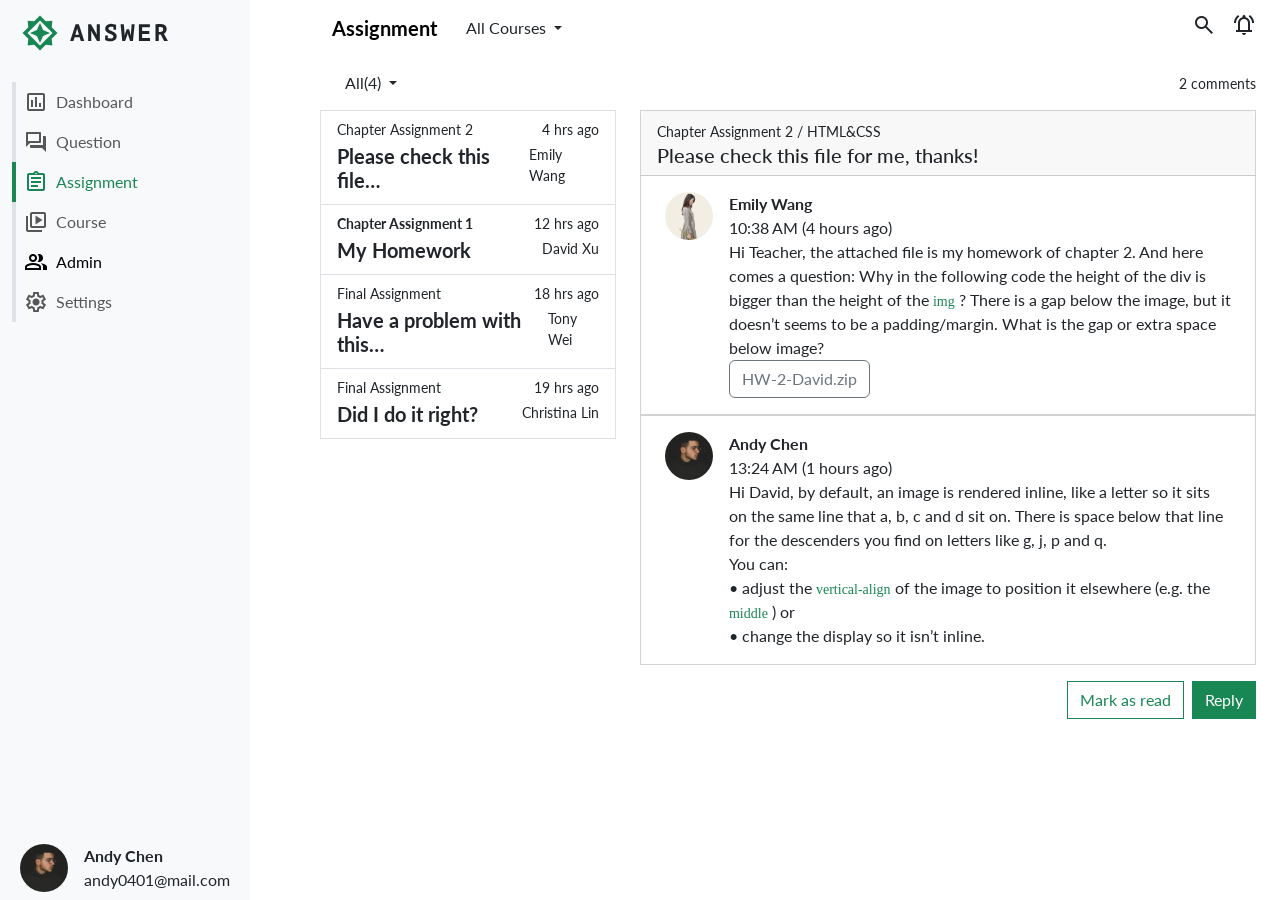
==== index.html @ b74284e9 "Updates" ====
<!DOCTYPE html>
<html lang="en">
  <head>
    <meta charset="UTF-8" />
    <meta http-equiv="X-UA-Compatible" content="IE=edge" />
    <meta name="viewport" content="width=device-width, initial-scale=1.0" />
    <link rel="stylesheet" href="https://fonts.googleapis.com/css2?family=Material+Symbols+Outlined:opsz,wght,FILL,GRAD@20..48,100..700,0..1,-50..200" />
    <!-- <link href="https://cdn.jsdelivr.net/npm/bootstrap@5.3.3/dist/css/bootstrap.min.css" rel="stylesheet" integrity="sha384-QWTKZyjpPEjISv5WaRU9OFeRpok6YctnYmDr5pNlyT2bRjXh0JMhjY6hW+ALEwIH" crossorigin="anonymous"> -->
    <link rel="preconnect" href="https://fonts.googleapis.com">
    <link rel="preconnect" href="https://fonts.gstatic.com" crossorigin>
    <link href="https://fonts.googleapis.com/css2?family=Lato:ital,wght@0,100;0,300;0,400;0,700;0,900;1,100;1,300;1,400;1,700;1,900&family=Roboto:ital,wght@0,100;0,300;0,400;0,500;0,700;0,900;1,100;1,300;1,400;1,500;1,700;1,900&display=swap" rel="stylesheet">
    <link rel="stylesheet" href="https://fonts.googleapis.com/css2?family=Material+Symbols+Outlined:opsz,wght,FILL,GRAD@20..48,100..700,0..1,-50..200" />
    <title>dashboard</title>
    <script type="module" crossorigin src="/assets/main-fa658fdd.js"></script>
    <link rel="stylesheet" href="/assets/main-dfa6e280.css">
  </head>
  <body>
    <div class="d-flex align-items-start">
      <!-- 左側容器 -->
      <aside class="navbar navbar-expand-lg bg-body-tertiary vh-100 position-fixed">
    <div class="container-fluid flex-column align-items-start h-100">
      <a class="navbar-brand px-2 mb-4" href="#"><img src="/assets/Answer logo-a11e3fef.svg" alt=""></a>
      <!-- <button class="navbar-toggler" type="button" data-bs-toggle="collapse" data-bs-target="#navbarNav" aria-controls="navbarNav" aria-expanded="false" aria-label="Toggle navigation">
        <span class="navbar-toggler-icon"></span>
      </button> -->
      <div class="collapse navbar-collapse align-items-start" id="navbarNav">
          <ul class="navbar-nav flex-column">
            <li class="nav-item">
              <a class="nav-link border-start border-4" aria-current="page" href="#"><span class="material-symbols-outlined align-bottom me-2">
                insert_chart
                </span>Dashboard</a>
            </li>
            <li class="nav-item">
              <a class="nav-link border-start border-4" aria-current="page" href="#"><span class="material-symbols-outlined align-bottom me-2">
                forum
                </span>Question</a>
            </li>
            <li class="nav-item">
              <a class="nav-link border-start active border-4 border-success text-success " href="index.html"><span class="material-symbols-outlined align-bottom me-2">
                assignment
                </span>Assignment</a>
            </li>
            <li class="nav-item">
              <a class="nav-link border-start border-4" href="#"><span class="material-symbols-outlined align-bottom me-2">
                video_library
                </span>Course</a>
            </li>
            <li class="nav-item">
              <a class="nav-link border-start active border-4 " href="admin.html"><span class="material-symbols-outlined align-bottom me-2">
                group
                </span>Admin</a>
            </li>
            <li class="nav-item">
              <a class="nav-link border-start border-4" href="#"><span class="material-symbols-outlined align-bottom me-2">
                settings
                </span>Settings</a>
            </li>
            <!-- <li class="nav-item">
              <a class="nav-link disabled" aria-disabled="true">Disabled</a>
            </li> -->
          </ul>
      </div>
      <div class="d-flex px-2">
        <div class="flex-shrink-0">
          <img src="/assets/Andy Chen-f14fef59.jpeg" alt="AndyChen" width="48" height="48" class="rounded-circle object-fit-cover">
        </div>
        <div class="flex-grow-1 ms-3">
          <p class="fw-bold">Andy Chen</p>
          <a href="mailto:andy0401@mail.com">andy0401@mail.com</a>
        </div>
      </div>
    </div>
    
  </aside>      <!-- 右側容器 -->
      <main class="d-flex flex-column px-4 content">
        <div class="d-flex justify-content-between align-items-center">
          <!-- 表頭 -->
          <header class="navbar navbar-expand-lg">
            <div class="container-fluid">
              <a class="navbar-brand fw-bold" href="#">Assignment</a>
              <!-- <button class="navbar-toggler" type="button" data-bs-toggle="collapse" data-bs-target="#navbarNavDarkDropdown" aria-controls="navbarNavDarkDropdown" aria-expanded="false" aria-label="Toggle navigation">
                <span class="navbar-toggler-icon"></span>
              </button> -->
              <!-- dropdown -->
              <div class="collapse navbar-collapse" id="navbarNavDarkDropdown">
                <ul class="navbar-nav">
                  <li class="nav-item dropdown">
                    <button class="btn dropdown-toggle" data-bs-toggle="dropdown" aria-expanded="false">
                      All Courses
                    </button>
                    <ul class="dropdown-menu">
                      <li><a class="dropdown-item" href="#">Action</a></li>
                      <li><a class="dropdown-item" href="#">Another action</a></li>
                      <li><a class="dropdown-item" href="#">Something else here</a></li>
                    </ul>
                  </li>
                </ul>
              </div>
            </div>
          </header>
          <!-- 通知、搜尋 -->
          <div class="d-flex">
            <a href=""><span class="material-symbols-outlined">
              search
              </span></a>
              <a href="" class="ms-3"><span class="material-symbols-outlined">
                notifications_active
                </span></a>
          </div>
        </div>

        <!-- All(4) -->
        <div class="row">
          <div class="col">
            <div class="d-flex align-items-center justify-content-between">
              <div class="navbar navbar-expand-lg">
                <div class="container-fluid">
                  <div class="collapse navbar-collapse" id="navbarNavDarkDropdown">
                    <ul class="navbar-nav">
                      <li class="nav-item dropdown">
                        <button class="btn dropdown-toggle" data-bs-toggle="dropdown" aria-expanded="false">
                          All(4)
                        </button>
                        <ul class="dropdown-menu">
                          <li><a class="dropdown-item" href="#">Action</a></li>
                          <li><a class="dropdown-item" href="#">Another action</a></li>
                          <li><a class="dropdown-item" href="#">Something else here</a></li>
                        </ul>
                      </li>
                    </ul>
                  </div>
                </div>
              </div>
            <small>2 comments</small>
            </div>
          </div>
        </div>
        <div class="row">
          <!-- main的左側區塊 -->
          <div class="col-4">
              <div class="list-group">
                <a href="#" class="list-group-item list-group-item-action" aria-current="true">
                  <div class="d-flex w-100 justify-content-between">
                    <small class="mb-1">Chapter Assignment 2</small>
                    <small>4 hrs ago</small>
                  </div>
                  <div class="d-flex justify-content-between">
                    <h5 class="mb-1 fw-bold">Please check this file…</h5>
                    <small>Emily Wang</small>
                  </div>
                </a>
                <a href="#" class="list-group-item list-group-item-action" aria-current="true">
                  <div class="d-flex w-100 justify-content-between">
                    <small class="mb-1 fw-bold">Chapter Assignment 1</small>
                    <small>12 hrs ago</small>
                  </div>
                  <div class="d-flex justify-content-between">
                    <h5 class="mb-1 fw-bold">My Homework</h5>
                    <small>David Xu</small>
                  </div>
                </a>
                <a href="#" class="list-group-item list-group-item-action" aria-current="true">
                  <div class="d-flex w-100 justify-content-between">
                    <small class="mb-1">Final Assignment</small>
                    <small>18 hrs ago</small>
                  </div>
                  <div class="d-flex justify-content-between">
                    <h5 class="mb-1 fw-bold">Have a problem with this…</h5>
                    <small>Tony Wei</small>
                  </div>
                </a>
                <a href="#" class="list-group-item list-group-item-action" aria-current="true">
                  <div class="d-flex w-100 justify-content-between">
                    <small class="mb-1">Final Assignment</small>
                    <small>19 hrs ago</small>
                  </div>
                  <div class="d-flex justify-content-between">
                    <h5 class="mb-1 fw-bold">Did I do it right?</h5>
                    <small>Christina Lin</small>
                  </div>
                </a>
              </div>
          </div>
          <!-- main的右側區塊 -->
          <div class="col-8">
                <div class="card position-relative">
                  <div class="card-header">
                    <small>Chapter Assignment 2 / HTML&CSS</small>
                    <h5>Please check this file for me, thanks!</h5>
                  </div>
                  <div class="card-body">
                    <div class="d-flex px-2">
                      <div class="flex-shrink-0">
                        <img src="/assets/emilywang-cc5a821b.jpeg" alt="AndyChen" width="48" height="48" class="rounded-circle object-fit-cover">
                      </div>
                      <div class="flex-grow-1 ms-3">
                        <p class="fw-bold">Emily Wang</p>
                        <time datetime="">10:38 AM (4 hours ago)</time>
                        <P>Hi Teacher, the attached file is my homework of chapter 2. And here comes a question: Why in the following code the height of the div is bigger than the height of the <code>img</code> ? There is a gap below the image, but it doesn’t seems to be a padding/margin. What is the gap or extra space below image?</P>
                        <a href="#" type="button" class="btn btn-outline-secondary" download>HW-2-David.zip</a>
                      </div>
                    </div>
                    
                  </div>
                </div>
                <div class="card">
                  <div class="card-body">
                    <div class="d-flex px-2">
                      <div class="flex-shrink-0">
                        <img src="/assets/Andy Chen-f14fef59.jpeg" alt="AndyChen" width="48" height="48" class="rounded-circle object-fit-cover">
                      </div>
                      <div class="flex-grow-1 ms-3">
                        <p class="fw-bold">Andy Chen</p>
                        <time datetime="">13:24 AM (1 hours ago)</time>
                        <P>Hi David, by default, an image is rendered inline, like a letter so it sits on the same line that a, b, c and d sit on. There is space below that line for the descenders you find on letters like g, j, p and q. <br>
                          You can: 　<br>• adjust the <code>vertical-align</code> of the image to position it elsewhere (e.g. the <code>middle</code> ) or 　<br>• change the display so it isn’t inline.</P>
                      </div>
                    </div>
                    
                  </div>
                </div>
                <div class="row">
                  <div class="col">
                    <div class="d-flex justify-content-end position-relative mt-3">
                      <button class="btn btn-outline-success me-2 rounded-0">Mark as read</button>
                      <button class="btn btn-success rounded-0" type="button" data-bs-toggle="collapse" data-bs-target="#collapseExample" aria-expanded="false" aria-controls="collapseExample">Reply</button>
                      <div class="card collapse position-absolute bottom-0 end-0 mt-0 w-100" id="collapseExample" w-100>
                        <div class="card-header">
                          <div class="d-flex flex-column">
                            <div class="navbar navbar-expand-lg">
                              <div class="container-fluid">
                                <div class="collapse navbar-collapse" id="navbarNavDarkDropdown">
                                  <ul class="navbar-nav align-items-center">
                                    <li class="nav-item dropdown">
                                      <button class="btn dropdown-toggle" data-bs-toggle="dropdown" aria-expanded="false">
                                        Body Text
                                      </button>
                                      <ul class="dropdown-menu">
                                        <li><a class="dropdown-item" href="#">Action</a></li>
                                        <li><a class="dropdown-item" href="#">Another action</a></li>
                                        <li><a class="dropdown-item" href="#">Something else here</a></li>
                                      </ul>
                                    </li>
                                    <li class="me-3"><a href=""><span class="material-symbols-outlined">
                                      format_bold
                                      </span></a></li>
                                    <li class="me-3"><a href=""><span class="material-symbols-outlined">
                                      format_italic
                                      </span></a></li>
                                    <li class="me-3"><a href=""><span class="material-symbols-outlined">
                                      format_list_bulleted
                                      </span></a></li>
                                    <li class="me-3"><a href=""><span class="material-symbols-outlined">
                                      format_list_numbered
                                      </span></a></li>
                                    <li class="me-3"><a href=""><span class="material-symbols-outlined">
                                      image
                                      </span></a></li>
                                    <li class="me-3"><a href=""><span class="material-symbols-outlined">
                                      link
                                      </span></a></li>
                                    <li class="me-3"><a href=""><span class="material-symbols-outlined">
                                      code
                                      </span></a></li>
                                  </ul>
                                </div>
                              </div> 
                            </div>       
                          </div>
                        </div>
                        <!-- 回覆區 -->
                        <div class="input-group">
                          <textarea class="form-control border-0" aria-label="With textarea" placeholder="Reply an answer…"></textarea>
                        </div>
                        <div class="d-flex justify-content-end pe-3 pb-3">
                          <button class="btn btn-outline-success me-2 rounded-0" type="button" data-bs-toggle="collapse" data-bs-target="#collapseExample" aria-expanded="false" aria-controls="collapseExample">Cancel</button>
                          <button class="btn btn-success rounded-0">Reply</button>
                        </div>
                      </div>
                    </div>
                  </div>
                </div>
          </div>    
        </div>
      </main>
      
      

      
    </div>
    
    
    
    <script src="https://cdn.jsdelivr.net/npm/bootstrap@5.3.3/dist/js/bootstrap.bundle.min.js" integrity="sha384-YvpcrYf0tY3lHB60NNkmXc5s9fDVZLESaAA55NDzOxhy9GkcIdslK1eN7N6jIeHz" crossorigin="anonymous"></script>
  </body>
</html>
---- assets/main-dfa6e280.css ----
@charset "UTF-8";@import"https://fonts.googleapis.com/css2?family=Roboto+Mono:ital,wght@0,100..700;1,100..700&family=Roboto:ital,wght@0,100;0,300;0,400;0,500;0,700;0,900;1,100;1,300;1,400;1,500;1,700;1,900&display=swap";/*!
 * Bootstrap  v5.3.3 (https://getbootstrap.com/)
 * Copyright 2011-2024 The Bootstrap Authors
 * Licensed under MIT (https://github.com/twbs/bootstrap/blob/main/LICENSE)
 */:root,[data-bs-theme=light]{--bs-blue: #0d6efd;--bs-indigo: #6610f2;--bs-purple: #6f42c1;--bs-pink: #d63384;--bs-red: #dc3545;--bs-orange: #fd7e14;--bs-yellow: #ffc107;--bs-green: #198754;--bs-teal: #20c997;--bs-cyan: #0dcaf0;--bs-black: #000;--bs-white: #fff;--bs-gray: #6c757d;--bs-gray-dark: #343a40;--bs-gray-100: #f8f9fa;--bs-gray-200: #e9ecef;--bs-gray-300: #dee2e6;--bs-gray-400: #ced4da;--bs-gray-500: #adb5bd;--bs-gray-600: #6c757d;--bs-gray-700: #495057;--bs-gray-800: #343a40;--bs-gray-900: #212529;--bs-primary: #0d6efd;--bs-secondary: #6c757d;--bs-success: #198754;--bs-info: #0dcaf0;--bs-warning: #ffc107;--bs-danger: #dc3545;--bs-light: #f8f9fa;--bs-dark: #212529;--bs-primary-rgb: 13, 110, 253;--bs-secondary-rgb: 108, 117, 125;--bs-success-rgb: 25, 135, 84;--bs-info-rgb: 13, 202, 240;--bs-warning-rgb: 255, 193, 7;--bs-danger-rgb: 220, 53, 69;--bs-light-rgb: 248, 249, 250;--bs-dark-rgb: 33, 37, 41;--bs-primary-text-emphasis: #052c65;--bs-secondary-text-emphasis: #2b2f32;--bs-success-text-emphasis: #0a3622;--bs-info-text-emphasis: #055160;--bs-warning-text-emphasis: #664d03;--bs-danger-text-emphasis: #58151c;--bs-light-text-emphasis: #495057;--bs-dark-text-emphasis: #495057;--bs-primary-bg-subtle: #cfe2ff;--bs-secondary-bg-subtle: #e2e3e5;--bs-success-bg-subtle: #d1e7dd;--bs-info-bg-subtle: #cff4fc;--bs-warning-bg-subtle: #fff3cd;--bs-danger-bg-subtle: #f8d7da;--bs-light-bg-subtle: #fcfcfd;--bs-dark-bg-subtle: #ced4da;--bs-primary-border-subtle: #9ec5fe;--bs-secondary-border-subtle: #c4c8cb;--bs-success-border-subtle: #a3cfbb;--bs-info-border-subtle: #9eeaf9;--bs-warning-border-subtle: #ffe69c;--bs-danger-border-subtle: #f1aeb5;--bs-light-border-subtle: #e9ecef;--bs-dark-border-subtle: #adb5bd;--bs-white-rgb: 255, 255, 255;--bs-black-rgb: 0, 0, 0;--bs-font-sans-serif: system-ui, -apple-system, "Segoe UI", Roboto, "Helvetica Neue", "Noto Sans", "Liberation Sans", Arial, sans-serif, "Apple Color Emoji", "Segoe UI Emoji", "Segoe UI Symbol", "Noto Color Emoji";--bs-font-monospace: SFMono-Regular, Menlo, Monaco, Consolas, "Liberation Mono", "Courier New", monospace;--bs-gradient: linear-gradient(180deg, rgba(255, 255, 255, .15), rgba(255, 255, 255, 0));--bs-body-font-family: var(--bs-font-sans-serif);--bs-body-font-size: 1rem;--bs-body-font-weight: 400;--bs-body-line-height: 1.5;--bs-body-color: #212529;--bs-body-color-rgb: 33, 37, 41;--bs-body-bg: #fff;--bs-body-bg-rgb: 255, 255, 255;--bs-emphasis-color: #000;--bs-emphasis-color-rgb: 0, 0, 0;--bs-secondary-color: rgba(33, 37, 41, .75);--bs-secondary-color-rgb: 33, 37, 41;--bs-secondary-bg: #e9ecef;--bs-secondary-bg-rgb: 233, 236, 239;--bs-tertiary-color: rgba(33, 37, 41, .5);--bs-tertiary-color-rgb: 33, 37, 41;--bs-tertiary-bg: #f8f9fa;--bs-tertiary-bg-rgb: 248, 249, 250;--bs-heading-color: inherit;--bs-link-color: #0d6efd;--bs-link-color-rgb: 13, 110, 253;--bs-link-decoration: underline;--bs-link-hover-color: #0a58ca;--bs-link-hover-color-rgb: 10, 88, 202;--bs-code-color: #d63384;--bs-highlight-color: #212529;--bs-highlight-bg: #fff3cd;--bs-border-width: 1px;--bs-border-style: solid;--bs-border-color: #dee2e6;--bs-border-color-translucent: rgba(0, 0, 0, .175);--bs-border-radius: .375rem;--bs-border-radius-sm: .25rem;--bs-border-radius-lg: .5rem;--bs-border-radius-xl: 1rem;--bs-border-radius-xxl: 2rem;--bs-border-radius-2xl: var(--bs-border-radius-xxl);--bs-border-radius-pill: 50rem;--bs-box-shadow: 0 .5rem 1rem rgba(0, 0, 0, .15);--bs-box-shadow-sm: 0 .125rem .25rem rgba(0, 0, 0, .075);--bs-box-shadow-lg: 0 1rem 3rem rgba(0, 0, 0, .175);--bs-box-shadow-inset: inset 0 1px 2px rgba(0, 0, 0, .075);--bs-focus-ring-width: .25rem;--bs-focus-ring-opacity: .25;--bs-focus-ring-color: rgba(13, 110, 253, .25);--bs-form-valid-color: #198754;--bs-form-valid-border-color: #198754;--bs-form-invalid-color: #dc3545;--bs-form-invalid-border-color: #dc3545}[data-bs-theme=dark]{color-scheme:dark;--bs-body-color: #dee2e6;--bs-body-color-rgb: 222, 226, 230;--bs-body-bg: #212529;--bs-body-bg-rgb: 33, 37, 41;--bs-emphasis-color: #fff;--bs-emphasis-color-rgb: 255, 255, 255;--bs-secondary-color: rgba(222, 226, 230, .75);--bs-secondary-color-rgb: 222, 226, 230;--bs-secondary-bg: #343a40;--bs-secondary-bg-rgb: 52, 58, 64;--bs-tertiary-color: rgba(222, 226, 230, .5);--bs-tertiary-color-rgb: 222, 226, 230;--bs-tertiary-bg: #2b3035;--bs-tertiary-bg-rgb: 43, 48, 53;--bs-primary-text-emphasis: #6ea8fe;--bs-secondary-text-emphasis: #a7acb1;--bs-success-text-emphasis: #75b798;--bs-info-text-emphasis: #6edff6;--bs-warning-text-emphasis: #ffda6a;--bs-danger-text-emphasis: #ea868f;--bs-light-text-emphasis: #f8f9fa;--bs-dark-text-emphasis: #dee2e6;--bs-primary-bg-subtle: #031633;--bs-secondary-bg-subtle: #161719;--bs-success-bg-subtle: #051b11;--bs-info-bg-subtle: #032830;--bs-warning-bg-subtle: #332701;--bs-danger-bg-subtle: #2c0b0e;--bs-light-bg-subtle: #343a40;--bs-dark-bg-subtle: #1a1d20;--bs-primary-border-subtle: #084298;--bs-secondary-border-subtle: #41464b;--bs-success-border-subtle: #0f5132;--bs-info-border-subtle: #087990;--bs-warning-border-subtle: #997404;--bs-danger-border-subtle: #842029;--bs-light-border-subtle: #495057;--bs-dark-border-subtle: #343a40;--bs-heading-color: inherit;--bs-link-color: #6ea8fe;--bs-link-hover-color: #8bb9fe;--bs-link-color-rgb: 110, 168, 254;--bs-link-hover-color-rgb: 139, 185, 254;--bs-code-color: #e685b5;--bs-highlight-color: #dee2e6;--bs-highlight-bg: #664d03;--bs-border-color: #495057;--bs-border-color-translucent: rgba(255, 255, 255, .15);--bs-form-valid-color: #75b798;--bs-form-valid-border-color: #75b798;--bs-form-invalid-color: #ea868f;--bs-form-invalid-border-color: #ea868f}*,*:before,*:after{box-sizing:border-box}@media (prefers-reduced-motion: no-preference){:root{scroll-behavior:smooth}}body{margin:0;font-family:var(--bs-body-font-family);font-size:var(--bs-body-font-size);font-weight:var(--bs-body-font-weight);line-height:var(--bs-body-line-height);color:var(--bs-body-color);text-align:var(--bs-body-text-align);background-color:var(--bs-body-bg);-webkit-text-size-adjust:100%;-webkit-tap-highlight-color:rgba(0,0,0,0)}hr{margin:1rem 0;color:inherit;border:0;border-top:var(--bs-border-width) solid;opacity:.25}h6,.h6,h5,.h5,h4,.h4,h3,.h3,h2,.h2,h1,.h1{margin-top:0;margin-bottom:.5rem;font-weight:500;line-height:1.2;color:var(--bs-heading-color)}h1,.h1{font-size:calc(1.375rem + 1.5vw)}@media (min-width: 1200px){h1,.h1{font-size:2.5rem}}h2,.h2{font-size:calc(1.325rem + .9vw)}@media (min-width: 1200px){h2,.h2{font-size:2rem}}h3,.h3{font-size:calc(1.3rem + .6vw)}@media (min-width: 1200px){h3,.h3{font-size:1.75rem}}h4,.h4{font-size:calc(1.275rem + .3vw)}@media (min-width: 1200px){h4,.h4{font-size:1.5rem}}h5,.h5{font-size:1.25rem}h6,.h6{font-size:1rem}p{margin-top:0;margin-bottom:1rem}abbr[title]{text-decoration:underline dotted;cursor:help;text-decoration-skip-ink:none}address{margin-bottom:1rem;font-style:normal;line-height:inherit}ol,ul{padding-left:2rem}ol,ul,dl{margin-top:0;margin-bottom:1rem}ol ol,ul ul,ol ul,ul ol{margin-bottom:0}dt{font-weight:700}dd{margin-bottom:.5rem;margin-left:0}blockquote{margin:0 0 1rem}b,strong{font-weight:bolder}small,.small{font-size:.875em}mark,.mark{padding:.1875em;color:var(--bs-highlight-color);background-color:var(--bs-highlight-bg)}sub,sup{position:relative;font-size:.75em;line-height:0;vertical-align:baseline}sub{bottom:-.25em}sup{top:-.5em}a{color:rgba(var(--bs-link-color-rgb),var(--bs-link-opacity, 1));text-decoration:underline}a:hover{--bs-link-color-rgb: var(--bs-link-hover-color-rgb)}a:not([href]):not([class]),a:not([href]):not([class]):hover{color:inherit;text-decoration:none}pre,code,kbd,samp{font-family:var(--bs-font-monospace);font-size:1em}pre{display:block;margin-top:0;margin-bottom:1rem;overflow:auto;font-size:.875em}pre code{font-size:inherit;color:inherit;word-break:normal}code{font-size:.875em;color:var(--bs-code-color);word-wrap:break-word}a>code{color:inherit}kbd{padding:.1875rem .375rem;font-size:.875em;color:var(--bs-body-bg);background-color:var(--bs-body-color);border-radius:.25rem}kbd kbd{padding:0;font-size:1em}figure{margin:0 0 1rem}img,svg{vertical-align:middle}table{caption-side:bottom;border-collapse:collapse}caption{padding-top:.5rem;padding-bottom:.5rem;color:var(--bs-secondary-color);text-align:left}th{text-align:inherit;text-align:-webkit-match-parent}thead,tbody,tfoot,tr,td,th{border-color:inherit;border-style:solid;border-width:0}label{display:inline-block}button{border-radius:0}button:focus:not(:focus-visible){outline:0}input,button,select,optgroup,textarea{margin:0;font-family:inherit;font-size:inherit;line-height:inherit}button,select{text-transform:none}[role=button]{cursor:pointer}select{word-wrap:normal}select:disabled{opacity:1}[list]:not([type=date]):not([type=datetime-local]):not([type=month]):not([type=week]):not([type=time])::-webkit-calendar-picker-indicator{display:none!important}button,[type=button],[type=reset],[type=submit]{-webkit-appearance:button}button:not(:disabled),[type=button]:not(:disabled),[type=reset]:not(:disabled),[type=submit]:not(:disabled){cursor:pointer}::-moz-focus-inner{padding:0;border-style:none}textarea{resize:vertical}fieldset{min-width:0;padding:0;margin:0;border:0}legend{float:left;width:100%;padding:0;margin-bottom:.5rem;font-size:calc(1.275rem + .3vw);line-height:inherit}@media (min-width: 1200px){legend{font-size:1.5rem}}legend+*{clear:left}::-webkit-datetime-edit-fields-wrapper,::-webkit-datetime-edit-text,::-webkit-datetime-edit-minute,::-webkit-datetime-edit-hour-field,::-webkit-datetime-edit-day-field,::-webkit-datetime-edit-month-field,::-webkit-datetime-edit-year-field{padding:0}::-webkit-inner-spin-button{height:auto}[type=search]{-webkit-appearance:textfield;outline-offset:-2px}::-webkit-search-decoration{-webkit-appearance:none}::-webkit-color-swatch-wrapper{padding:0}::file-selector-button{font:inherit;-webkit-appearance:button}output{display:inline-block}iframe{border:0}summary{display:list-item;cursor:pointer}progress{vertical-align:baseline}[hidden]{display:none!important}.lead{font-size:1.25rem;font-weight:300}.display-1{font-size:calc(1.625rem + 4.5vw);font-weight:300;line-height:1.2}@media (min-width: 1200px){.display-1{font-size:5rem}}.display-2{font-size:calc(1.575rem + 3.9vw);font-weight:300;line-height:1.2}@media (min-width: 1200px){.display-2{font-size:4.5rem}}.display-3{font-size:calc(1.525rem + 3.3vw);font-weight:300;line-height:1.2}@media (min-width: 1200px){.display-3{font-size:4rem}}.display-4{font-size:calc(1.475rem + 2.7vw);font-weight:300;line-height:1.2}@media (min-width: 1200px){.display-4{font-size:3.5rem}}.display-5{font-size:calc(1.425rem + 2.1vw);font-weight:300;line-height:1.2}@media (min-width: 1200px){.display-5{font-size:3rem}}.display-6{font-size:calc(1.375rem + 1.5vw);font-weight:300;line-height:1.2}@media (min-width: 1200px){.display-6{font-size:2.5rem}}.list-unstyled,.list-inline{padding-left:0;list-style:none}.list-inline-item{display:inline-block}.list-inline-item:not(:last-child){margin-right:.5rem}.initialism{font-size:.875em;text-transform:uppercase}.blockquote{margin-bottom:1rem;font-size:1.25rem}.blockquote>:last-child{margin-bottom:0}.blockquote-footer{margin-top:-1rem;margin-bottom:1rem;font-size:.875em;color:#6c757d}.blockquote-footer:before{content:"\2014\a0"}.img-fluid{max-width:100%;height:auto}.img-thumbnail{padding:.25rem;background-color:var(--bs-body-bg);border:var(--bs-border-width) solid var(--bs-border-color);border-radius:var(--bs-border-radius);max-width:100%;height:auto}.figure{display:inline-block}.figure-img{margin-bottom:.5rem;line-height:1}.figure-caption{font-size:.875em;color:var(--bs-secondary-color)}.container,.container-fluid,.container-xxl,.container-xl,.container-lg,.container-md,.container-sm{--bs-gutter-x: 1.5rem;--bs-gutter-y: 0;width:100%;padding-right:calc(var(--bs-gutter-x) * .5);padding-left:calc(var(--bs-gutter-x) * .5);margin-right:auto;margin-left:auto}@media (min-width: 576px){.container-sm,.container{max-width:540px}}@media (min-width: 768px){.container-md,.container-sm,.container{max-width:720px}}@media (min-width: 992px){.container-lg,.container-md,.container-sm,.container{max-width:960px}}@media (min-width: 1200px){.container-xl,.container-lg,.container-md,.container-sm,.container{max-width:1140px}}@media (min-width: 1400px){.container-xxl,.container-xl,.container-lg,.container-md,.container-sm,.container{max-width:1320px}}:root{--bs-breakpoint-xs: 0;--bs-breakpoint-sm: 576px;--bs-breakpoint-md: 768px;--bs-breakpoint-lg: 992px;--bs-breakpoint-xl: 1200px;--bs-breakpoint-xxl: 1400px}.row{--bs-gutter-x: 1.5rem;--bs-gutter-y: 0;display:flex;flex-wrap:wrap;margin-top:calc(-1 * var(--bs-gutter-y));margin-right:calc(-.5 * var(--bs-gutter-x));margin-left:calc(-.5 * var(--bs-gutter-x))}.row>*{flex-shrink:0;width:100%;max-width:100%;padding-right:calc(var(--bs-gutter-x) * .5);padding-left:calc(var(--bs-gutter-x) * .5);margin-top:var(--bs-gutter-y)}.col{flex:1 0 0%}.row-cols-auto>*{flex:0 0 auto;width:auto}.row-cols-1>*{flex:0 0 auto;width:100%}.row-cols-2>*{flex:0 0 auto;width:50%}.row-cols-3>*{flex:0 0 auto;width:33.33333333%}.row-cols-4>*{flex:0 0 auto;width:25%}.row-cols-5>*{flex:0 0 auto;width:20%}.row-cols-6>*{flex:0 0 auto;width:16.66666667%}.col-auto{flex:0 0 auto;width:auto}.col-1{flex:0 0 auto;width:8.33333333%}.col-2{flex:0 0 auto;width:16.66666667%}.col-3{flex:0 0 auto;width:25%}.col-4{flex:0 0 auto;width:33.33333333%}.col-5{flex:0 0 auto;width:41.66666667%}.col-6{flex:0 0 auto;width:50%}.col-7{flex:0 0 auto;width:58.33333333%}.col-8{flex:0 0 auto;width:66.66666667%}.col-9{flex:0 0 auto;width:75%}.col-10{flex:0 0 auto;width:83.33333333%}.col-11{flex:0 0 auto;width:91.66666667%}.col-12{flex:0 0 auto;width:100%}.offset-1{margin-left:8.33333333%}.offset-2{margin-left:16.66666667%}.offset-3{margin-left:25%}.offset-4{margin-left:33.33333333%}.offset-5{margin-left:41.66666667%}.offset-6{margin-left:50%}.offset-7{margin-left:58.33333333%}.offset-8{margin-left:66.66666667%}.offset-9{margin-left:75%}.offset-10{margin-left:83.33333333%}.offset-11{margin-left:91.66666667%}.g-0,.gx-0{--bs-gutter-x: 0}.g-0,.gy-0{--bs-gutter-y: 0}.g-1,.gx-1{--bs-gutter-x: .25rem}.g-1,.gy-1{--bs-gutter-y: .25rem}.g-2,.gx-2{--bs-gutter-x: .5rem}.g-2,.gy-2{--bs-gutter-y: .5rem}.g-3,.gx-3{--bs-gutter-x: 1rem}.g-3,.gy-3{--bs-gutter-y: 1rem}.g-4,.gx-4{--bs-gutter-x: 1.5rem}.g-4,.gy-4{--bs-gutter-y: 1.5rem}.g-5,.gx-5{--bs-gutter-x: 3rem}.g-5,.gy-5{--bs-gutter-y: 3rem}.g-6,.gx-6{--bs-gutter-x: 2rem}.g-6,.gy-6{--bs-gutter-y: 2rem}@media (min-width: 576px){.col-sm{flex:1 0 0%}.row-cols-sm-auto>*{flex:0 0 auto;width:auto}.row-cols-sm-1>*{flex:0 0 auto;width:100%}.row-cols-sm-2>*{flex:0 0 auto;width:50%}.row-cols-sm-3>*{flex:0 0 auto;width:33.33333333%}.row-cols-sm-4>*{flex:0 0 auto;width:25%}.row-cols-sm-5>*{flex:0 0 auto;width:20%}.row-cols-sm-6>*{flex:0 0 auto;width:16.66666667%}.col-sm-auto{flex:0 0 auto;width:auto}.col-sm-1{flex:0 0 auto;width:8.33333333%}.col-sm-2{flex:0 0 auto;width:16.66666667%}.col-sm-3{flex:0 0 auto;width:25%}.col-sm-4{flex:0 0 auto;width:33.33333333%}.col-sm-5{flex:0 0 auto;width:41.66666667%}.col-sm-6{flex:0 0 auto;width:50%}.col-sm-7{flex:0 0 auto;width:58.33333333%}.col-sm-8{flex:0 0 auto;width:66.66666667%}.col-sm-9{flex:0 0 auto;width:75%}.col-sm-10{flex:0 0 auto;width:83.33333333%}.col-sm-11{flex:0 0 auto;width:91.66666667%}.col-sm-12{flex:0 0 auto;width:100%}.offset-sm-0{margin-left:0}.offset-sm-1{margin-left:8.33333333%}.offset-sm-2{margin-left:16.66666667%}.offset-sm-3{margin-left:25%}.offset-sm-4{margin-left:33.33333333%}.offset-sm-5{margin-left:41.66666667%}.offset-sm-6{margin-left:50%}.offset-sm-7{margin-left:58.33333333%}.offset-sm-8{margin-left:66.66666667%}.offset-sm-9{margin-left:75%}.offset-sm-10{margin-left:83.33333333%}.offset-sm-11{margin-left:91.66666667%}.g-sm-0,.gx-sm-0{--bs-gutter-x: 0}.g-sm-0,.gy-sm-0{--bs-gutter-y: 0}.g-sm-1,.gx-sm-1{--bs-gutter-x: .25rem}.g-sm-1,.gy-sm-1{--bs-gutter-y: .25rem}.g-sm-2,.gx-sm-2{--bs-gutter-x: .5rem}.g-sm-2,.gy-sm-2{--bs-gutter-y: .5rem}.g-sm-3,.gx-sm-3{--bs-gutter-x: 1rem}.g-sm-3,.gy-sm-3{--bs-gutter-y: 1rem}.g-sm-4,.gx-sm-4{--bs-gutter-x: 1.5rem}.g-sm-4,.gy-sm-4{--bs-gutter-y: 1.5rem}.g-sm-5,.gx-sm-5{--bs-gutter-x: 3rem}.g-sm-5,.gy-sm-5{--bs-gutter-y: 3rem}.g-sm-6,.gx-sm-6{--bs-gutter-x: 2rem}.g-sm-6,.gy-sm-6{--bs-gutter-y: 2rem}}@media (min-width: 768px){.col-md{flex:1 0 0%}.row-cols-md-auto>*{flex:0 0 auto;width:auto}.row-cols-md-1>*{flex:0 0 auto;width:100%}.row-cols-md-2>*{flex:0 0 auto;width:50%}.row-cols-md-3>*{flex:0 0 auto;width:33.33333333%}.row-cols-md-4>*{flex:0 0 auto;width:25%}.row-cols-md-5>*{flex:0 0 auto;width:20%}.row-cols-md-6>*{flex:0 0 auto;width:16.66666667%}.col-md-auto{flex:0 0 auto;width:auto}.col-md-1{flex:0 0 auto;width:8.33333333%}.col-md-2{flex:0 0 auto;width:16.66666667%}.col-md-3{flex:0 0 auto;width:25%}.col-md-4{flex:0 0 auto;width:33.33333333%}.col-md-5{flex:0 0 auto;width:41.66666667%}.col-md-6{flex:0 0 auto;width:50%}.col-md-7{flex:0 0 auto;width:58.33333333%}.col-md-8{flex:0 0 auto;width:66.66666667%}.col-md-9{flex:0 0 auto;width:75%}.col-md-10{flex:0 0 auto;width:83.33333333%}.col-md-11{flex:0 0 auto;width:91.66666667%}.col-md-12{flex:0 0 auto;width:100%}.offset-md-0{margin-left:0}.offset-md-1{margin-left:8.33333333%}.offset-md-2{margin-left:16.66666667%}.offset-md-3{margin-left:25%}.offset-md-4{margin-left:33.33333333%}.offset-md-5{margin-left:41.66666667%}.offset-md-6{margin-left:50%}.offset-md-7{margin-left:58.33333333%}.offset-md-8{margin-left:66.66666667%}.offset-md-9{margin-left:75%}.offset-md-10{margin-left:83.33333333%}.offset-md-11{margin-left:91.66666667%}.g-md-0,.gx-md-0{--bs-gutter-x: 0}.g-md-0,.gy-md-0{--bs-gutter-y: 0}.g-md-1,.gx-md-1{--bs-gutter-x: .25rem}.g-md-1,.gy-md-1{--bs-gutter-y: .25rem}.g-md-2,.gx-md-2{--bs-gutter-x: .5rem}.g-md-2,.gy-md-2{--bs-gutter-y: .5rem}.g-md-3,.gx-md-3{--bs-gutter-x: 1rem}.g-md-3,.gy-md-3{--bs-gutter-y: 1rem}.g-md-4,.gx-md-4{--bs-gutter-x: 1.5rem}.g-md-4,.gy-md-4{--bs-gutter-y: 1.5rem}.g-md-5,.gx-md-5{--bs-gutter-x: 3rem}.g-md-5,.gy-md-5{--bs-gutter-y: 3rem}.g-md-6,.gx-md-6{--bs-gutter-x: 2rem}.g-md-6,.gy-md-6{--bs-gutter-y: 2rem}}@media (min-width: 992px){.col-lg{flex:1 0 0%}.row-cols-lg-auto>*{flex:0 0 auto;width:auto}.row-cols-lg-1>*{flex:0 0 auto;width:100%}.row-cols-lg-2>*{flex:0 0 auto;width:50%}.row-cols-lg-3>*{flex:0 0 auto;width:33.33333333%}.row-cols-lg-4>*{flex:0 0 auto;width:25%}.row-cols-lg-5>*{flex:0 0 auto;width:20%}.row-cols-lg-6>*{flex:0 0 auto;width:16.66666667%}.col-lg-auto{flex:0 0 auto;width:auto}.col-lg-1{flex:0 0 auto;width:8.33333333%}.col-lg-2{flex:0 0 auto;width:16.66666667%}.col-lg-3{flex:0 0 auto;width:25%}.col-lg-4{flex:0 0 auto;width:33.33333333%}.col-lg-5{flex:0 0 auto;width:41.66666667%}.col-lg-6{flex:0 0 auto;width:50%}.col-lg-7{flex:0 0 auto;width:58.33333333%}.col-lg-8{flex:0 0 auto;width:66.66666667%}.col-lg-9{flex:0 0 auto;width:75%}.col-lg-10{flex:0 0 auto;width:83.33333333%}.col-lg-11{flex:0 0 auto;width:91.66666667%}.col-lg-12{flex:0 0 auto;width:100%}.offset-lg-0{margin-left:0}.offset-lg-1{margin-left:8.33333333%}.offset-lg-2{margin-left:16.66666667%}.offset-lg-3{margin-left:25%}.offset-lg-4{margin-left:33.33333333%}.offset-lg-5{margin-left:41.66666667%}.offset-lg-6{margin-left:50%}.offset-lg-7{margin-left:58.33333333%}.offset-lg-8{margin-left:66.66666667%}.offset-lg-9{margin-left:75%}.offset-lg-10{margin-left:83.33333333%}.offset-lg-11{margin-left:91.66666667%}.g-lg-0,.gx-lg-0{--bs-gutter-x: 0}.g-lg-0,.gy-lg-0{--bs-gutter-y: 0}.g-lg-1,.gx-lg-1{--bs-gutter-x: .25rem}.g-lg-1,.gy-lg-1{--bs-gutter-y: .25rem}.g-lg-2,.gx-lg-2{--bs-gutter-x: .5rem}.g-lg-2,.gy-lg-2{--bs-gutter-y: .5rem}.g-lg-3,.gx-lg-3{--bs-gutter-x: 1rem}.g-lg-3,.gy-lg-3{--bs-gutter-y: 1rem}.g-lg-4,.gx-lg-4{--bs-gutter-x: 1.5rem}.g-lg-4,.gy-lg-4{--bs-gutter-y: 1.5rem}.g-lg-5,.gx-lg-5{--bs-gutter-x: 3rem}.g-lg-5,.gy-lg-5{--bs-gutter-y: 3rem}.g-lg-6,.gx-lg-6{--bs-gutter-x: 2rem}.g-lg-6,.gy-lg-6{--bs-gutter-y: 2rem}}@media (min-width: 1200px){.col-xl{flex:1 0 0%}.row-cols-xl-auto>*{flex:0 0 auto;width:auto}.row-cols-xl-1>*{flex:0 0 auto;width:100%}.row-cols-xl-2>*{flex:0 0 auto;width:50%}.row-cols-xl-3>*{flex:0 0 auto;width:33.33333333%}.row-cols-xl-4>*{flex:0 0 auto;width:25%}.row-cols-xl-5>*{flex:0 0 auto;width:20%}.row-cols-xl-6>*{flex:0 0 auto;width:16.66666667%}.col-xl-auto{flex:0 0 auto;width:auto}.col-xl-1{flex:0 0 auto;width:8.33333333%}.col-xl-2{flex:0 0 auto;width:16.66666667%}.col-xl-3{flex:0 0 auto;width:25%}.col-xl-4{flex:0 0 auto;width:33.33333333%}.col-xl-5{flex:0 0 auto;width:41.66666667%}.col-xl-6{flex:0 0 auto;width:50%}.col-xl-7{flex:0 0 auto;width:58.33333333%}.col-xl-8{flex:0 0 auto;width:66.66666667%}.col-xl-9{flex:0 0 auto;width:75%}.col-xl-10{flex:0 0 auto;width:83.33333333%}.col-xl-11{flex:0 0 auto;width:91.66666667%}.col-xl-12{flex:0 0 auto;width:100%}.offset-xl-0{margin-left:0}.offset-xl-1{margin-left:8.33333333%}.offset-xl-2{margin-left:16.66666667%}.offset-xl-3{margin-left:25%}.offset-xl-4{margin-left:33.33333333%}.offset-xl-5{margin-left:41.66666667%}.offset-xl-6{margin-left:50%}.offset-xl-7{margin-left:58.33333333%}.offset-xl-8{margin-left:66.66666667%}.offset-xl-9{margin-left:75%}.offset-xl-10{margin-left:83.33333333%}.offset-xl-11{margin-left:91.66666667%}.g-xl-0,.gx-xl-0{--bs-gutter-x: 0}.g-xl-0,.gy-xl-0{--bs-gutter-y: 0}.g-xl-1,.gx-xl-1{--bs-gutter-x: .25rem}.g-xl-1,.gy-xl-1{--bs-gutter-y: .25rem}.g-xl-2,.gx-xl-2{--bs-gutter-x: .5rem}.g-xl-2,.gy-xl-2{--bs-gutter-y: .5rem}.g-xl-3,.gx-xl-3{--bs-gutter-x: 1rem}.g-xl-3,.gy-xl-3{--bs-gutter-y: 1rem}.g-xl-4,.gx-xl-4{--bs-gutter-x: 1.5rem}.g-xl-4,.gy-xl-4{--bs-gutter-y: 1.5rem}.g-xl-5,.gx-xl-5{--bs-gutter-x: 3rem}.g-xl-5,.gy-xl-5{--bs-gutter-y: 3rem}.g-xl-6,.gx-xl-6{--bs-gutter-x: 2rem}.g-xl-6,.gy-xl-6{--bs-gutter-y: 2rem}}@media (min-width: 1400px){.col-xxl{flex:1 0 0%}.row-cols-xxl-auto>*{flex:0 0 auto;width:auto}.row-cols-xxl-1>*{flex:0 0 auto;width:100%}.row-cols-xxl-2>*{flex:0 0 auto;width:50%}.row-cols-xxl-3>*{flex:0 0 auto;width:33.33333333%}.row-cols-xxl-4>*{flex:0 0 auto;width:25%}.row-cols-xxl-5>*{flex:0 0 auto;width:20%}.row-cols-xxl-6>*{flex:0 0 auto;width:16.66666667%}.col-xxl-auto{flex:0 0 auto;width:auto}.col-xxl-1{flex:0 0 auto;width:8.33333333%}.col-xxl-2{flex:0 0 auto;width:16.66666667%}.col-xxl-3{flex:0 0 auto;width:25%}.col-xxl-4{flex:0 0 auto;width:33.33333333%}.col-xxl-5{flex:0 0 auto;width:41.66666667%}.col-xxl-6{flex:0 0 auto;width:50%}.col-xxl-7{flex:0 0 auto;width:58.33333333%}.col-xxl-8{flex:0 0 auto;width:66.66666667%}.col-xxl-9{flex:0 0 auto;width:75%}.col-xxl-10{flex:0 0 auto;width:83.33333333%}.col-xxl-11{flex:0 0 auto;width:91.66666667%}.col-xxl-12{flex:0 0 auto;width:100%}.offset-xxl-0{margin-left:0}.offset-xxl-1{margin-left:8.33333333%}.offset-xxl-2{margin-left:16.66666667%}.offset-xxl-3{margin-left:25%}.offset-xxl-4{margin-left:33.33333333%}.offset-xxl-5{margin-left:41.66666667%}.offset-xxl-6{margin-left:50%}.offset-xxl-7{margin-left:58.33333333%}.offset-xxl-8{margin-left:66.66666667%}.offset-xxl-9{margin-left:75%}.offset-xxl-10{margin-left:83.33333333%}.offset-xxl-11{margin-left:91.66666667%}.g-xxl-0,.gx-xxl-0{--bs-gutter-x: 0}.g-xxl-0,.gy-xxl-0{--bs-gutter-y: 0}.g-xxl-1,.gx-xxl-1{--bs-gutter-x: .25rem}.g-xxl-1,.gy-xxl-1{--bs-gutter-y: .25rem}.g-xxl-2,.gx-xxl-2{--bs-gutter-x: .5rem}.g-xxl-2,.gy-xxl-2{--bs-gutter-y: .5rem}.g-xxl-3,.gx-xxl-3{--bs-gutter-x: 1rem}.g-xxl-3,.gy-xxl-3{--bs-gutter-y: 1rem}.g-xxl-4,.gx-xxl-4{--bs-gutter-x: 1.5rem}.g-xxl-4,.gy-xxl-4{--bs-gutter-y: 1.5rem}.g-xxl-5,.gx-xxl-5{--bs-gutter-x: 3rem}.g-xxl-5,.gy-xxl-5{--bs-gutter-y: 3rem}.g-xxl-6,.gx-xxl-6{--bs-gutter-x: 2rem}.g-xxl-6,.gy-xxl-6{--bs-gutter-y: 2rem}}.table{--bs-table-color-type: initial;--bs-table-bg-type: initial;--bs-table-color-state: initial;--bs-table-bg-state: initial;--bs-table-color: var(--bs-emphasis-color);--bs-table-bg: var(--bs-body-bg);--bs-table-border-color: var(--bs-border-color);--bs-table-accent-bg: transparent;--bs-table-striped-color: var(--bs-emphasis-color);--bs-table-striped-bg: rgba(var(--bs-emphasis-color-rgb), .05);--bs-table-active-color: var(--bs-emphasis-color);--bs-table-active-bg: rgba(var(--bs-emphasis-color-rgb), .1);--bs-table-hover-color: var(--bs-emphasis-color);--bs-table-hover-bg: rgba(var(--bs-emphasis-color-rgb), .075);width:100%;margin-bottom:1rem;vertical-align:top;border-color:var(--bs-table-border-color)}.table>:not(caption)>*>*{padding:.5rem;color:var(--bs-table-color-state, var(--bs-table-color-type, var(--bs-table-color)));background-color:var(--bs-table-bg);border-bottom-width:var(--bs-border-width);box-shadow:inset 0 0 0 9999px var(--bs-table-bg-state, var(--bs-table-bg-type, var(--bs-table-accent-bg)))}.table>tbody{vertical-align:inherit}.table>thead{vertical-align:bottom}.table-group-divider{border-top:calc(var(--bs-border-width) * 2) solid currentcolor}.caption-top{caption-side:top}.table-sm>:not(caption)>*>*{padding:.25rem}.table-bordered>:not(caption)>*{border-width:var(--bs-border-width) 0}.table-bordered>:not(caption)>*>*{border-width:0 var(--bs-border-width)}.table-borderless>:not(caption)>*>*{border-bottom-width:0}.table-borderless>:not(:first-child){border-top-width:0}.table-striped>tbody>tr:nth-of-type(odd)>*{--bs-table-color-type: var(--bs-table-striped-color);--bs-table-bg-type: var(--bs-table-striped-bg)}.table-striped-columns>:not(caption)>tr>:nth-child(even){--bs-table-color-type: var(--bs-table-striped-color);--bs-table-bg-type: var(--bs-table-striped-bg)}.table-active{--bs-table-color-state: var(--bs-table-active-color);--bs-table-bg-state: var(--bs-table-active-bg)}.table-hover>tbody>tr:hover>*{--bs-table-color-state: var(--bs-table-hover-color);--bs-table-bg-state: var(--bs-table-hover-bg)}.table-primary{--bs-table-color: #000;--bs-table-bg: #cfe2ff;--bs-table-border-color: #a6b5cc;--bs-table-striped-bg: #c5d7f2;--bs-table-striped-color: #000;--bs-table-active-bg: #bacbe6;--bs-table-active-color: #000;--bs-table-hover-bg: #bfd1ec;--bs-table-hover-color: #000;color:var(--bs-table-color);border-color:var(--bs-table-border-color)}.table-secondary{--bs-table-color: #000;--bs-table-bg: #e2e3e5;--bs-table-border-color: #b5b6b7;--bs-table-striped-bg: #d7d8da;--bs-table-striped-color: #000;--bs-table-active-bg: #cbccce;--bs-table-active-color: #000;--bs-table-hover-bg: #d1d2d4;--bs-table-hover-color: #000;color:var(--bs-table-color);border-color:var(--bs-table-border-color)}.table-success{--bs-table-color: #000;--bs-table-bg: #d1e7dd;--bs-table-border-color: #a7b9b1;--bs-table-striped-bg: #c7dbd2;--bs-table-striped-color: #000;--bs-table-active-bg: #bcd0c7;--bs-table-active-color: #000;--bs-table-hover-bg: #c1d6cc;--bs-table-hover-color: #000;color:var(--bs-table-color);border-color:var(--bs-table-border-color)}.table-info{--bs-table-color: #000;--bs-table-bg: #cff4fc;--bs-table-border-color: #a6c3ca;--bs-table-striped-bg: #c5e8ef;--bs-table-striped-color: #000;--bs-table-active-bg: #badce3;--bs-table-active-color: #000;--bs-table-hover-bg: #bfe2e9;--bs-table-hover-color: #000;color:var(--bs-table-color);border-color:var(--bs-table-border-color)}.table-warning{--bs-table-color: #000;--bs-table-bg: #fff3cd;--bs-table-border-color: #ccc2a4;--bs-table-striped-bg: #f2e7c3;--bs-table-striped-color: #000;--bs-table-active-bg: #e6dbb9;--bs-table-active-color: #000;--bs-table-hover-bg: #ece1be;--bs-table-hover-color: #000;color:var(--bs-table-color);border-color:var(--bs-table-border-color)}.table-danger{--bs-table-color: #000;--bs-table-bg: #f8d7da;--bs-table-border-color: #c6acae;--bs-table-striped-bg: #eccccf;--bs-table-striped-color: #000;--bs-table-active-bg: #dfc2c4;--bs-table-active-color: #000;--bs-table-hover-bg: #e5c7ca;--bs-table-hover-color: #000;color:var(--bs-table-color);border-color:var(--bs-table-border-color)}.table-light{--bs-table-color: #000;--bs-table-bg: #f8f9fa;--bs-table-border-color: #c6c7c8;--bs-table-striped-bg: #ecedee;--bs-table-striped-color: #000;--bs-table-active-bg: #dfe0e1;--bs-table-active-color: #000;--bs-table-hover-bg: #e5e6e7;--bs-table-hover-color: #000;color:var(--bs-table-color);border-color:var(--bs-table-border-color)}.table-dark{--bs-table-color: #fff;--bs-table-bg: #212529;--bs-table-border-color: #4d5154;--bs-table-striped-bg: #2c3034;--bs-table-striped-color: #fff;--bs-table-active-bg: #373b3e;--bs-table-active-color: #fff;--bs-table-hover-bg: #323539;--bs-table-hover-color: #fff;color:var(--bs-table-color);border-color:var(--bs-table-border-color)}.table-responsive{overflow-x:auto;-webkit-overflow-scrolling:touch}@media (max-width: 575.98px){.table-responsive-sm{overflow-x:auto;-webkit-overflow-scrolling:touch}}@media (max-width: 767.98px){.table-responsive-md{overflow-x:auto;-webkit-overflow-scrolling:touch}}@media (max-width: 991.98px){.table-responsive-lg{overflow-x:auto;-webkit-overflow-scrolling:touch}}@media (max-width: 1199.98px){.table-responsive-xl{overflow-x:auto;-webkit-overflow-scrolling:touch}}@media (max-width: 1399.98px){.table-responsive-xxl{overflow-x:auto;-webkit-overflow-scrolling:touch}}.form-label{margin-bottom:.5rem}.col-form-label{padding-top:calc(.375rem + var(--bs-border-width));padding-bottom:calc(.375rem + var(--bs-border-width));margin-bottom:0;font-size:inherit;line-height:1.5}.col-form-label-lg{padding-top:calc(.5rem + var(--bs-border-width));padding-bottom:calc(.5rem + var(--bs-border-width));font-size:1.25rem}.col-form-label-sm{padding-top:calc(.25rem + var(--bs-border-width));padding-bottom:calc(.25rem + var(--bs-border-width));font-size:.875rem}.form-text{margin-top:.25rem;font-size:.875em;color:var(--bs-secondary-color)}.form-control{display:block;width:100%;padding:.375rem .75rem;font-size:1rem;font-weight:400;line-height:1.5;color:var(--bs-body-color);appearance:none;background-color:var(--bs-body-bg);background-clip:padding-box;border:var(--bs-border-width) solid var(--bs-border-color);border-radius:var(--bs-border-radius);transition:border-color .15s ease-in-out,box-shadow .15s ease-in-out}@media (prefers-reduced-motion: reduce){.form-control{transition:none}}.form-control[type=file]{overflow:hidden}.form-control[type=file]:not(:disabled):not([readonly]){cursor:pointer}.form-control:focus{color:var(--bs-body-color);background-color:var(--bs-body-bg);border-color:#86b7fe;outline:0;box-shadow:0 0 0 .25rem #0d6efd40}.form-control::-webkit-date-and-time-value{min-width:85px;height:1.5em;margin:0}.form-control::-webkit-datetime-edit{display:block;padding:0}.form-control::placeholder{color:var(--bs-secondary-color);opacity:1}.form-control:disabled{background-color:var(--bs-secondary-bg);opacity:1}.form-control::file-selector-button{padding:.375rem .75rem;margin:-.375rem -.75rem;margin-inline-end:.75rem;color:var(--bs-body-color);background-color:var(--bs-tertiary-bg);pointer-events:none;border-color:inherit;border-style:solid;border-width:0;border-inline-end-width:var(--bs-border-width);border-radius:0;transition:color .15s ease-in-out,background-color .15s ease-in-out,border-color .15s ease-in-out,box-shadow .15s ease-in-out}@media (prefers-reduced-motion: reduce){.form-control::file-selector-button{transition:none}}.form-control:hover:not(:disabled):not([readonly])::file-selector-button{background-color:var(--bs-secondary-bg)}.form-control-plaintext{display:block;width:100%;padding:.375rem 0;margin-bottom:0;line-height:1.5;color:var(--bs-body-color);background-color:transparent;border:solid transparent;border-width:var(--bs-border-width) 0}.form-control-plaintext:focus{outline:0}.form-control-plaintext.form-control-sm,.form-control-plaintext.form-control-lg{padding-right:0;padding-left:0}.form-control-sm{min-height:calc(1.5em + .5rem + calc(var(--bs-border-width) * 2));padding:.25rem .5rem;font-size:.875rem;border-radius:var(--bs-border-radius-sm)}.form-control-sm::file-selector-button{padding:.25rem .5rem;margin:-.25rem -.5rem;margin-inline-end:.5rem}.form-control-lg{min-height:calc(1.5em + 1rem + calc(var(--bs-border-width) * 2));padding:.5rem 1rem;font-size:1.25rem;border-radius:var(--bs-border-radius-lg)}.form-control-lg::file-selector-button{padding:.5rem 1rem;margin:-.5rem -1rem;margin-inline-end:1rem}textarea.form-control{min-height:calc(1.5em + .75rem + calc(var(--bs-border-width) * 2))}textarea.form-control-sm{min-height:calc(1.5em + .5rem + calc(var(--bs-border-width) * 2))}textarea.form-control-lg{min-height:calc(1.5em + 1rem + calc(var(--bs-border-width) * 2))}.form-control-color{width:3rem;height:calc(1.5em + .75rem + calc(var(--bs-border-width) * 2));padding:.375rem}.form-control-color:not(:disabled):not([readonly]){cursor:pointer}.form-control-color::-moz-color-swatch{border:0!important;border-radius:var(--bs-border-radius)}.form-control-color::-webkit-color-swatch{border:0!important;border-radius:var(--bs-border-radius)}.form-control-color.form-control-sm{height:calc(1.5em + .5rem + calc(var(--bs-border-width) * 2))}.form-control-color.form-control-lg{height:calc(1.5em + 1rem + calc(var(--bs-border-width) * 2))}.form-select{--bs-form-select-bg-img: url("data:image/svg+xml,%3csvg xmlns='http://www.w3.org/2000/svg' viewBox='0 0 16 16'%3e%3cpath fill='none' stroke='%23343a40' stroke-linecap='round' stroke-linejoin='round' stroke-width='2' d='m2 5 6 6 6-6'/%3e%3c/svg%3e");display:block;width:100%;padding:.375rem 2.25rem .375rem .75rem;font-size:1rem;font-weight:400;line-height:1.5;color:var(--bs-body-color);appearance:none;background-color:var(--bs-body-bg);background-image:var(--bs-form-select-bg-img),var(--bs-form-select-bg-icon, none);background-repeat:no-repeat;background-position:right .75rem center;background-size:16px 12px;border:var(--bs-border-width) solid var(--bs-border-color);border-radius:var(--bs-border-radius);transition:border-color .15s ease-in-out,box-shadow .15s ease-in-out}@media (prefers-reduced-motion: reduce){.form-select{transition:none}}.form-select:focus{border-color:#86b7fe;outline:0;box-shadow:0 0 0 .25rem #0d6efd40}.form-select[multiple],.form-select[size]:not([size="1"]){padding-right:.75rem;background-image:none}.form-select:disabled{background-color:var(--bs-secondary-bg)}.form-select:-moz-focusring{color:transparent;text-shadow:0 0 0 var(--bs-body-color)}.form-select-sm{padding-top:.25rem;padding-bottom:.25rem;padding-left:.5rem;font-size:.875rem;border-radius:var(--bs-border-radius-sm)}.form-select-lg{padding-top:.5rem;padding-bottom:.5rem;padding-left:1rem;font-size:1.25rem;border-radius:var(--bs-border-radius-lg)}[data-bs-theme=dark] .form-select{--bs-form-select-bg-img: url("data:image/svg+xml,%3csvg xmlns='http://www.w3.org/2000/svg' viewBox='0 0 16 16'%3e%3cpath fill='none' stroke='%23dee2e6' stroke-linecap='round' stroke-linejoin='round' stroke-width='2' d='m2 5 6 6 6-6'/%3e%3c/svg%3e")}.form-check{display:block;min-height:1.5rem;padding-left:1.5em;margin-bottom:.125rem}.form-check .form-check-input{float:left;margin-left:-1.5em}.form-check-reverse{padding-right:1.5em;padding-left:0;text-align:right}.form-check-reverse .form-check-input{float:right;margin-right:-1.5em;margin-left:0}.form-check-input{--bs-form-check-bg: var(--bs-body-bg);flex-shrink:0;width:1em;height:1em;margin-top:.25em;vertical-align:top;appearance:none;background-color:var(--bs-form-check-bg);background-image:var(--bs-form-check-bg-image);background-repeat:no-repeat;background-position:center;background-size:contain;border:var(--bs-border-width) solid var(--bs-border-color);print-color-adjust:exact}.form-check-input[type=checkbox]{border-radius:.25em}.form-check-input[type=radio]{border-radius:50%}.form-check-input:active{filter:brightness(90%)}.form-check-input:focus{border-color:#86b7fe;outline:0;box-shadow:0 0 0 .25rem #0d6efd40}.form-check-input:checked{background-color:#0d6efd;border-color:#0d6efd}.form-check-input:checked[type=checkbox]{--bs-form-check-bg-image: url("data:image/svg+xml,%3csvg xmlns='http://www.w3.org/2000/svg' viewBox='0 0 20 20'%3e%3cpath fill='none' stroke='%23fff' stroke-linecap='round' stroke-linejoin='round' stroke-width='3' d='m6 10 3 3 6-6'/%3e%3c/svg%3e")}.form-check-input:checked[type=radio]{--bs-form-check-bg-image: url("data:image/svg+xml,%3csvg xmlns='http://www.w3.org/2000/svg' viewBox='-4 -4 8 8'%3e%3ccircle r='2' fill='%23fff'/%3e%3c/svg%3e")}.form-check-input[type=checkbox]:indeterminate{background-color:#0d6efd;border-color:#0d6efd;--bs-form-check-bg-image: url("data:image/svg+xml,%3csvg xmlns='http://www.w3.org/2000/svg' viewBox='0 0 20 20'%3e%3cpath fill='none' stroke='%23fff' stroke-linecap='round' stroke-linejoin='round' stroke-width='3' d='M6 10h8'/%3e%3c/svg%3e")}.form-check-input:disabled{pointer-events:none;filter:none;opacity:.5}.form-check-input[disabled]~.form-check-label,.form-check-input:disabled~.form-check-label{cursor:default;opacity:.5}.form-switch{padding-left:2.5em}.form-switch .form-check-input{--bs-form-switch-bg: url("data:image/svg+xml,%3csvg xmlns='http://www.w3.org/2000/svg' viewBox='-4 -4 8 8'%3e%3ccircle r='3' fill='rgba%280, 0, 0, 0.25%29'/%3e%3c/svg%3e");width:2em;margin-left:-2.5em;background-image:var(--bs-form-switch-bg);background-position:left center;border-radius:2em;transition:background-position .15s ease-in-out}@media (prefers-reduced-motion: reduce){.form-switch .form-check-input{transition:none}}.form-switch .form-check-input:focus{--bs-form-switch-bg: url("data:image/svg+xml,%3csvg xmlns='http://www.w3.org/2000/svg' viewBox='-4 -4 8 8'%3e%3ccircle r='3' fill='%2386b7fe'/%3e%3c/svg%3e")}.form-switch .form-check-input:checked{background-position:right center;--bs-form-switch-bg: url("data:image/svg+xml,%3csvg xmlns='http://www.w3.org/2000/svg' viewBox='-4 -4 8 8'%3e%3ccircle r='3' fill='%23fff'/%3e%3c/svg%3e")}.form-switch.form-check-reverse{padding-right:2.5em;padding-left:0}.form-switch.form-check-reverse .form-check-input{margin-right:-2.5em;margin-left:0}.form-check-inline{display:inline-block;margin-right:1rem}.btn-check{position:absolute;clip:rect(0,0,0,0);pointer-events:none}.btn-check[disabled]+.btn,.btn-check:disabled+.btn{pointer-events:none;filter:none;opacity:.65}[data-bs-theme=dark] .form-switch .form-check-input:not(:checked):not(:focus){--bs-form-switch-bg: url("data:image/svg+xml,%3csvg xmlns='http://www.w3.org/2000/svg' viewBox='-4 -4 8 8'%3e%3ccircle r='3' fill='rgba%28255, 255, 255, 0.25%29'/%3e%3c/svg%3e")}.form-range{width:100%;height:1.5rem;padding:0;appearance:none;background-color:transparent}.form-range:focus{outline:0}.form-range:focus::-webkit-slider-thumb{box-shadow:0 0 0 1px #fff,0 0 0 .25rem #0d6efd40}.form-range:focus::-moz-range-thumb{box-shadow:0 0 0 1px #fff,0 0 0 .25rem #0d6efd40}.form-range::-moz-focus-outer{border:0}.form-range::-webkit-slider-thumb{width:1rem;height:1rem;margin-top:-.25rem;appearance:none;background-color:#0d6efd;border:0;border-radius:1rem;transition:background-color .15s ease-in-out,border-color .15s ease-in-out,box-shadow .15s ease-in-out}@media (prefers-reduced-motion: reduce){.form-range::-webkit-slider-thumb{transition:none}}.form-range::-webkit-slider-thumb:active{background-color:#b6d4fe}.form-range::-webkit-slider-runnable-track{width:100%;height:.5rem;color:transparent;cursor:pointer;background-color:var(--bs-secondary-bg);border-color:transparent;border-radius:1rem}.form-range::-moz-range-thumb{width:1rem;height:1rem;appearance:none;background-color:#0d6efd;border:0;border-radius:1rem;transition:background-color .15s ease-in-out,border-color .15s ease-in-out,box-shadow .15s ease-in-out}@media (prefers-reduced-motion: reduce){.form-range::-moz-range-thumb{transition:none}}.form-range::-moz-range-thumb:active{background-color:#b6d4fe}.form-range::-moz-range-track{width:100%;height:.5rem;color:transparent;cursor:pointer;background-color:var(--bs-secondary-bg);border-color:transparent;border-radius:1rem}.form-range:disabled{pointer-events:none}.form-range:disabled::-webkit-slider-thumb{background-color:var(--bs-secondary-color)}.form-range:disabled::-moz-range-thumb{background-color:var(--bs-secondary-color)}.form-floating{position:relative}.form-floating>.form-control,.form-floating>.form-control-plaintext,.form-floating>.form-select{height:calc(3.5rem + calc(var(--bs-border-width) * 2));min-height:calc(3.5rem + calc(var(--bs-border-width) * 2));line-height:1.25}.form-floating>label{position:absolute;top:0;left:0;z-index:2;height:100%;padding:1rem .75rem;overflow:hidden;text-align:start;text-overflow:ellipsis;white-space:nowrap;pointer-events:none;border:var(--bs-border-width) solid transparent;transform-origin:0 0;transition:opacity .1s ease-in-out,transform .1s ease-in-out}@media (prefers-reduced-motion: reduce){.form-floating>label{transition:none}}.form-floating>.form-control,.form-floating>.form-control-plaintext{padding:1rem .75rem}.form-floating>.form-control::placeholder,.form-floating>.form-control-plaintext::placeholder{color:transparent}.form-floating>.form-control:focus,.form-floating>.form-control:not(:placeholder-shown),.form-floating>.form-control-plaintext:focus,.form-floating>.form-control-plaintext:not(:placeholder-shown){padding-top:1.625rem;padding-bottom:.625rem}.form-floating>.form-control:-webkit-autofill,.form-floating>.form-control-plaintext:-webkit-autofill{padding-top:1.625rem;padding-bottom:.625rem}.form-floating>.form-select{padding-top:1.625rem;padding-bottom:.625rem}.form-floating>.form-control:focus~label,.form-floating>.form-control:not(:placeholder-shown)~label,.form-floating>.form-control-plaintext~label,.form-floating>.form-select~label{color:rgba(var(--bs-body-color-rgb),.65);transform:scale(.85) translateY(-.5rem) translate(.15rem)}.form-floating>.form-control:focus~label:after,.form-floating>.form-control:not(:placeholder-shown)~label:after,.form-floating>.form-control-plaintext~label:after,.form-floating>.form-select~label:after{position:absolute;inset:1rem .375rem;z-index:-1;height:1.5em;content:"";background-color:var(--bs-body-bg);border-radius:var(--bs-border-radius)}.form-floating>.form-control:-webkit-autofill~label{color:rgba(var(--bs-body-color-rgb),.65);transform:scale(.85) translateY(-.5rem) translate(.15rem)}.form-floating>.form-control-plaintext~label{border-width:var(--bs-border-width) 0}.form-floating>:disabled~label,.form-floating>.form-control:disabled~label{color:#6c757d}.form-floating>:disabled~label:after,.form-floating>.form-control:disabled~label:after{background-color:var(--bs-secondary-bg)}.input-group{position:relative;display:flex;flex-wrap:wrap;align-items:stretch;width:100%}.input-group>.form-control,.input-group>.form-select,.input-group>.form-floating{position:relative;flex:1 1 auto;width:1%;min-width:0}.input-group>.form-control:focus,.input-group>.form-select:focus,.input-group>.form-floating:focus-within{z-index:5}.input-group .btn{position:relative;z-index:2}.input-group .btn:focus{z-index:5}.input-group-text{display:flex;align-items:center;padding:.375rem .75rem;font-size:1rem;font-weight:400;line-height:1.5;color:var(--bs-body-color);text-align:center;white-space:nowrap;background-color:var(--bs-tertiary-bg);border:var(--bs-border-width) solid var(--bs-border-color);border-radius:var(--bs-border-radius)}.input-group-lg>.form-control,.input-group-lg>.form-select,.input-group-lg>.input-group-text,.input-group-lg>.btn{padding:.5rem 1rem;font-size:1.25rem;border-radius:var(--bs-border-radius-lg)}.input-group-sm>.form-control,.input-group-sm>.form-select,.input-group-sm>.input-group-text,.input-group-sm>.btn{padding:.25rem .5rem;font-size:.875rem;border-radius:var(--bs-border-radius-sm)}.input-group-lg>.form-select,.input-group-sm>.form-select{padding-right:3rem}.input-group:not(.has-validation)>:not(:last-child):not(.dropdown-toggle):not(.dropdown-menu):not(.form-floating),.input-group:not(.has-validation)>.dropdown-toggle:nth-last-child(n+3),.input-group:not(.has-validation)>.form-floating:not(:last-child)>.form-control,.input-group:not(.has-validation)>.form-floating:not(:last-child)>.form-select{border-top-right-radius:0;border-bottom-right-radius:0}.input-group.has-validation>:nth-last-child(n+3):not(.dropdown-toggle):not(.dropdown-menu):not(.form-floating),.input-group.has-validation>.dropdown-toggle:nth-last-child(n+4),.input-group.has-validation>.form-floating:nth-last-child(n+3)>.form-control,.input-group.has-validation>.form-floating:nth-last-child(n+3)>.form-select{border-top-right-radius:0;border-bottom-right-radius:0}.input-group>:not(:first-child):not(.dropdown-menu):not(.valid-tooltip):not(.valid-feedback):not(.invalid-tooltip):not(.invalid-feedback){margin-left:calc(var(--bs-border-width) * -1);border-top-left-radius:0;border-bottom-left-radius:0}.input-group>.form-floating:not(:first-child)>.form-control,.input-group>.form-floating:not(:first-child)>.form-select{border-top-left-radius:0;border-bottom-left-radius:0}.valid-feedback{display:none;width:100%;margin-top:.25rem;font-size:.875em;color:var(--bs-form-valid-color)}.valid-tooltip{position:absolute;top:100%;z-index:5;display:none;max-width:100%;padding:.25rem .5rem;margin-top:.1rem;font-size:.875rem;color:#fff;background-color:var(--bs-success);border-radius:var(--bs-border-radius)}.was-validated :valid~.valid-feedback,.was-validated :valid~.valid-tooltip,.is-valid~.valid-feedback,.is-valid~.valid-tooltip{display:block}.was-validated .form-control:valid,.form-control.is-valid{border-color:var(--bs-form-valid-border-color);padding-right:calc(1.5em + .75rem);background-image:url("data:image/svg+xml,%3csvg xmlns='http://www.w3.org/2000/svg' viewBox='0 0 8 8'%3e%3cpath fill='%23198754' d='M2.3 6.73.6 4.53c-.4-1.04.46-1.4 1.1-.8l1.1 1.4 3.4-3.8c.6-.63 1.6-.27 1.2.7l-4 4.6c-.43.5-.8.4-1.1.1z'/%3e%3c/svg%3e");background-repeat:no-repeat;background-position:right calc(.375em + .1875rem) center;background-size:calc(.75em + .375rem) calc(.75em + .375rem)}.was-validated .form-control:valid:focus,.form-control.is-valid:focus{border-color:var(--bs-form-valid-border-color);box-shadow:0 0 0 .25rem rgba(var(--bs-success-rgb),.25)}.was-validated textarea.form-control:valid,textarea.form-control.is-valid{padding-right:calc(1.5em + .75rem);background-position:top calc(.375em + .1875rem) right calc(.375em + .1875rem)}.was-validated .form-select:valid,.form-select.is-valid{border-color:var(--bs-form-valid-border-color)}.was-validated .form-select:valid:not([multiple]):not([size]),.was-validated .form-select:valid:not([multiple])[size="1"],.form-select.is-valid:not([multiple]):not([size]),.form-select.is-valid:not([multiple])[size="1"]{--bs-form-select-bg-icon: url("data:image/svg+xml,%3csvg xmlns='http://www.w3.org/2000/svg' viewBox='0 0 8 8'%3e%3cpath fill='%23198754' d='M2.3 6.73.6 4.53c-.4-1.04.46-1.4 1.1-.8l1.1 1.4 3.4-3.8c.6-.63 1.6-.27 1.2.7l-4 4.6c-.43.5-.8.4-1.1.1z'/%3e%3c/svg%3e");padding-right:4.125rem;background-position:right .75rem center,center right 2.25rem;background-size:16px 12px,calc(.75em + .375rem) calc(.75em + .375rem)}.was-validated .form-select:valid:focus,.form-select.is-valid:focus{border-color:var(--bs-form-valid-border-color);box-shadow:0 0 0 .25rem rgba(var(--bs-success-rgb),.25)}.was-validated .form-control-color:valid,.form-control-color.is-valid{width:calc(3.75rem + 1.5em)}.was-validated .form-check-input:valid,.form-check-input.is-valid{border-color:var(--bs-form-valid-border-color)}.was-validated .form-check-input:valid:checked,.form-check-input.is-valid:checked{background-color:var(--bs-form-valid-color)}.was-validated .form-check-input:valid:focus,.form-check-input.is-valid:focus{box-shadow:0 0 0 .25rem rgba(var(--bs-success-rgb),.25)}.was-validated .form-check-input:valid~.form-check-label,.form-check-input.is-valid~.form-check-label{color:var(--bs-form-valid-color)}.form-check-inline .form-check-input~.valid-feedback{margin-left:.5em}.was-validated .input-group>.form-control:not(:focus):valid,.input-group>.form-control:not(:focus).is-valid,.was-validated .input-group>.form-select:not(:focus):valid,.input-group>.form-select:not(:focus).is-valid,.was-validated .input-group>.form-floating:not(:focus-within):valid,.input-group>.form-floating:not(:focus-within).is-valid{z-index:3}.invalid-feedback{display:none;width:100%;margin-top:.25rem;font-size:.875em;color:var(--bs-form-invalid-color)}.invalid-tooltip{position:absolute;top:100%;z-index:5;display:none;max-width:100%;padding:.25rem .5rem;margin-top:.1rem;font-size:.875rem;color:#fff;background-color:var(--bs-danger);border-radius:var(--bs-border-radius)}.was-validated :invalid~.invalid-feedback,.was-validated :invalid~.invalid-tooltip,.is-invalid~.invalid-feedback,.is-invalid~.invalid-tooltip{display:block}.was-validated .form-control:invalid,.form-control.is-invalid{border-color:var(--bs-form-invalid-border-color);padding-right:calc(1.5em + .75rem);background-image:url("data:image/svg+xml,%3csvg xmlns='http://www.w3.org/2000/svg' viewBox='0 0 12 12' width='12' height='12' fill='none' stroke='%23dc3545'%3e%3ccircle cx='6' cy='6' r='4.5'/%3e%3cpath stroke-linejoin='round' d='M5.8 3.6h.4L6 6.5z'/%3e%3ccircle cx='6' cy='8.2' r='.6' fill='%23dc3545' stroke='none'/%3e%3c/svg%3e");background-repeat:no-repeat;background-position:right calc(.375em + .1875rem) center;background-size:calc(.75em + .375rem) calc(.75em + .375rem)}.was-validated .form-control:invalid:focus,.form-control.is-invalid:focus{border-color:var(--bs-form-invalid-border-color);box-shadow:0 0 0 .25rem rgba(var(--bs-danger-rgb),.25)}.was-validated textarea.form-control:invalid,textarea.form-control.is-invalid{padding-right:calc(1.5em + .75rem);background-position:top calc(.375em + .1875rem) right calc(.375em + .1875rem)}.was-validated .form-select:invalid,.form-select.is-invalid{border-color:var(--bs-form-invalid-border-color)}.was-validated .form-select:invalid:not([multiple]):not([size]),.was-validated .form-select:invalid:not([multiple])[size="1"],.form-select.is-invalid:not([multiple]):not([size]),.form-select.is-invalid:not([multiple])[size="1"]{--bs-form-select-bg-icon: url("data:image/svg+xml,%3csvg xmlns='http://www.w3.org/2000/svg' viewBox='0 0 12 12' width='12' height='12' fill='none' stroke='%23dc3545'%3e%3ccircle cx='6' cy='6' r='4.5'/%3e%3cpath stroke-linejoin='round' d='M5.8 3.6h.4L6 6.5z'/%3e%3ccircle cx='6' cy='8.2' r='.6' fill='%23dc3545' stroke='none'/%3e%3c/svg%3e");padding-right:4.125rem;background-position:right .75rem center,center right 2.25rem;background-size:16px 12px,calc(.75em + .375rem) calc(.75em + .375rem)}.was-validated .form-select:invalid:focus,.form-select.is-invalid:focus{border-color:var(--bs-form-invalid-border-color);box-shadow:0 0 0 .25rem rgba(var(--bs-danger-rgb),.25)}.was-validated .form-control-color:invalid,.form-control-color.is-invalid{width:calc(3.75rem + 1.5em)}.was-validated .form-check-input:invalid,.form-check-input.is-invalid{border-color:var(--bs-form-invalid-border-color)}.was-validated .form-check-input:invalid:checked,.form-check-input.is-invalid:checked{background-color:var(--bs-form-invalid-color)}.was-validated .form-check-input:invalid:focus,.form-check-input.is-invalid:focus{box-shadow:0 0 0 .25rem rgba(var(--bs-danger-rgb),.25)}.was-validated .form-check-input:invalid~.form-check-label,.form-check-input.is-invalid~.form-check-label{color:var(--bs-form-invalid-color)}.form-check-inline .form-check-input~.invalid-feedback{margin-left:.5em}.was-validated .input-group>.form-control:not(:focus):invalid,.input-group>.form-control:not(:focus).is-invalid,.was-validated .input-group>.form-select:not(:focus):invalid,.input-group>.form-select:not(:focus).is-invalid,.was-validated .input-group>.form-floating:not(:focus-within):invalid,.input-group>.form-floating:not(:focus-within).is-invalid{z-index:4}.btn{--bs-btn-padding-x: .75rem;--bs-btn-padding-y: .375rem;--bs-btn-font-family: ;--bs-btn-font-size: 1rem;--bs-btn-font-weight: 400;--bs-btn-line-height: 1.5;--bs-btn-color: var(--bs-body-color);--bs-btn-bg: transparent;--bs-btn-border-width: var(--bs-border-width);--bs-btn-border-color: transparent;--bs-btn-border-radius: var(--bs-border-radius);--bs-btn-hover-border-color: transparent;--bs-btn-box-shadow: inset 0 1px 0 rgba(255, 255, 255, .15), 0 1px 1px rgba(0, 0, 0, .075);--bs-btn-disabled-opacity: .65;--bs-btn-focus-box-shadow: 0 0 0 .25rem rgba(var(--bs-btn-focus-shadow-rgb), .5);display:inline-block;padding:var(--bs-btn-padding-y) var(--bs-btn-padding-x);font-family:var(--bs-btn-font-family);font-size:var(--bs-btn-font-size);font-weight:var(--bs-btn-font-weight);line-height:var(--bs-btn-line-height);color:var(--bs-btn-color);text-align:center;text-decoration:none;vertical-align:middle;cursor:pointer;user-select:none;border:var(--bs-btn-border-width) solid var(--bs-btn-border-color);border-radius:var(--bs-btn-border-radius);background-color:var(--bs-btn-bg);transition:color .15s ease-in-out,background-color .15s ease-in-out,border-color .15s ease-in-out,box-shadow .15s ease-in-out}@media (prefers-reduced-motion: reduce){.btn{transition:none}}.btn:hover{color:var(--bs-btn-hover-color);background-color:var(--bs-btn-hover-bg);border-color:var(--bs-btn-hover-border-color)}.btn-check+.btn:hover{color:var(--bs-btn-color);background-color:var(--bs-btn-bg);border-color:var(--bs-btn-border-color)}.btn:focus-visible{color:var(--bs-btn-hover-color);background-color:var(--bs-btn-hover-bg);border-color:var(--bs-btn-hover-border-color);outline:0;box-shadow:var(--bs-btn-focus-box-shadow)}.btn-check:focus-visible+.btn{border-color:var(--bs-btn-hover-border-color);outline:0;box-shadow:var(--bs-btn-focus-box-shadow)}.btn-check:checked+.btn,:not(.btn-check)+.btn:active,.btn:first-child:active,.btn.active,.btn.show{color:var(--bs-btn-active-color);background-color:var(--bs-btn-active-bg);border-color:var(--bs-btn-active-border-color)}.btn-check:checked+.btn:focus-visible,:not(.btn-check)+.btn:active:focus-visible,.btn:first-child:active:focus-visible,.btn.active:focus-visible,.btn.show:focus-visible{box-shadow:var(--bs-btn-focus-box-shadow)}.btn-check:checked:focus-visible+.btn{box-shadow:var(--bs-btn-focus-box-shadow)}.btn:disabled,.btn.disabled,fieldset:disabled .btn{color:var(--bs-btn-disabled-color);pointer-events:none;background-color:var(--bs-btn-disabled-bg);border-color:var(--bs-btn-disabled-border-color);opacity:var(--bs-btn-disabled-opacity)}.btn-primary{--bs-btn-color: #fff;--bs-btn-bg: #0d6efd;--bs-btn-border-color: #0d6efd;--bs-btn-hover-color: #fff;--bs-btn-hover-bg: #0b5ed7;--bs-btn-hover-border-color: #0a58ca;--bs-btn-focus-shadow-rgb: 49, 132, 253;--bs-btn-active-color: #fff;--bs-btn-active-bg: #0a58ca;--bs-btn-active-border-color: #0a53be;--bs-btn-active-shadow: inset 0 3px 5px rgba(0, 0, 0, .125);--bs-btn-disabled-color: #fff;--bs-btn-disabled-bg: #0d6efd;--bs-btn-disabled-border-color: #0d6efd}.btn-secondary{--bs-btn-color: #fff;--bs-btn-bg: #6c757d;--bs-btn-border-color: #6c757d;--bs-btn-hover-color: #fff;--bs-btn-hover-bg: #5c636a;--bs-btn-hover-border-color: #565e64;--bs-btn-focus-shadow-rgb: 130, 138, 145;--bs-btn-active-color: #fff;--bs-btn-active-bg: #565e64;--bs-btn-active-border-color: #51585e;--bs-btn-active-shadow: inset 0 3px 5px rgba(0, 0, 0, .125);--bs-btn-disabled-color: #fff;--bs-btn-disabled-bg: #6c757d;--bs-btn-disabled-border-color: #6c757d}.btn-success{--bs-btn-color: #fff;--bs-btn-bg: #198754;--bs-btn-border-color: #198754;--bs-btn-hover-color: #fff;--bs-btn-hover-bg: #157347;--bs-btn-hover-border-color: #146c43;--bs-btn-focus-shadow-rgb: 60, 153, 110;--bs-btn-active-color: #fff;--bs-btn-active-bg: #146c43;--bs-btn-active-border-color: #13653f;--bs-btn-active-shadow: inset 0 3px 5px rgba(0, 0, 0, .125);--bs-btn-disabled-color: #fff;--bs-btn-disabled-bg: #198754;--bs-btn-disabled-border-color: #198754}.btn-info{--bs-btn-color: #000;--bs-btn-bg: #0dcaf0;--bs-btn-border-color: #0dcaf0;--bs-btn-hover-color: #000;--bs-btn-hover-bg: #31d2f2;--bs-btn-hover-border-color: #25cff2;--bs-btn-focus-shadow-rgb: 11, 172, 204;--bs-btn-active-color: #000;--bs-btn-active-bg: #3dd5f3;--bs-btn-active-border-color: #25cff2;--bs-btn-active-shadow: inset 0 3px 5px rgba(0, 0, 0, .125);--bs-btn-disabled-color: #000;--bs-btn-disabled-bg: #0dcaf0;--bs-btn-disabled-border-color: #0dcaf0}.btn-warning{--bs-btn-color: #000;--bs-btn-bg: #ffc107;--bs-btn-border-color: #ffc107;--bs-btn-hover-color: #000;--bs-btn-hover-bg: #ffca2c;--bs-btn-hover-border-color: #ffc720;--bs-btn-focus-shadow-rgb: 217, 164, 6;--bs-btn-active-color: #000;--bs-btn-active-bg: #ffcd39;--bs-btn-active-border-color: #ffc720;--bs-btn-active-shadow: inset 0 3px 5px rgba(0, 0, 0, .125);--bs-btn-disabled-color: #000;--bs-btn-disabled-bg: #ffc107;--bs-btn-disabled-border-color: #ffc107}.btn-danger{--bs-btn-color: #fff;--bs-btn-bg: #dc3545;--bs-btn-border-color: #dc3545;--bs-btn-hover-color: #fff;--bs-btn-hover-bg: #bb2d3b;--bs-btn-hover-border-color: #b02a37;--bs-btn-focus-shadow-rgb: 225, 83, 97;--bs-btn-active-color: #fff;--bs-btn-active-bg: #b02a37;--bs-btn-active-border-color: #a52834;--bs-btn-active-shadow: inset 0 3px 5px rgba(0, 0, 0, .125);--bs-btn-disabled-color: #fff;--bs-btn-disabled-bg: #dc3545;--bs-btn-disabled-border-color: #dc3545}.btn-light{--bs-btn-color: #000;--bs-btn-bg: #f8f9fa;--bs-btn-border-color: #f8f9fa;--bs-btn-hover-color: #000;--bs-btn-hover-bg: #d3d4d5;--bs-btn-hover-border-color: #c6c7c8;--bs-btn-focus-shadow-rgb: 211, 212, 213;--bs-btn-active-color: #000;--bs-btn-active-bg: #c6c7c8;--bs-btn-active-border-color: #babbbc;--bs-btn-active-shadow: inset 0 3px 5px rgba(0, 0, 0, .125);--bs-btn-disabled-color: #000;--bs-btn-disabled-bg: #f8f9fa;--bs-btn-disabled-border-color: #f8f9fa}.btn-dark{--bs-btn-color: #fff;--bs-btn-bg: #212529;--bs-btn-border-color: #212529;--bs-btn-hover-color: #fff;--bs-btn-hover-bg: #424649;--bs-btn-hover-border-color: #373b3e;--bs-btn-focus-shadow-rgb: 66, 70, 73;--bs-btn-active-color: #fff;--bs-btn-active-bg: #4d5154;--bs-btn-active-border-color: #373b3e;--bs-btn-active-shadow: inset 0 3px 5px rgba(0, 0, 0, .125);--bs-btn-disabled-color: #fff;--bs-btn-disabled-bg: #212529;--bs-btn-disabled-border-color: #212529}.btn-outline-primary{--bs-btn-color: #0d6efd;--bs-btn-border-color: #0d6efd;--bs-btn-hover-color: #fff;--bs-btn-hover-bg: #0d6efd;--bs-btn-hover-border-color: #0d6efd;--bs-btn-focus-shadow-rgb: 13, 110, 253;--bs-btn-active-color: #fff;--bs-btn-active-bg: #0d6efd;--bs-btn-active-border-color: #0d6efd;--bs-btn-active-shadow: inset 0 3px 5px rgba(0, 0, 0, .125);--bs-btn-disabled-color: #0d6efd;--bs-btn-disabled-bg: transparent;--bs-btn-disabled-border-color: #0d6efd;--bs-gradient: none}.btn-outline-secondary{--bs-btn-color: #6c757d;--bs-btn-border-color: #6c757d;--bs-btn-hover-color: #fff;--bs-btn-hover-bg: #6c757d;--bs-btn-hover-border-color: #6c757d;--bs-btn-focus-shadow-rgb: 108, 117, 125;--bs-btn-active-color: #fff;--bs-btn-active-bg: #6c757d;--bs-btn-active-border-color: #6c757d;--bs-btn-active-shadow: inset 0 3px 5px rgba(0, 0, 0, .125);--bs-btn-disabled-color: #6c757d;--bs-btn-disabled-bg: transparent;--bs-btn-disabled-border-color: #6c757d;--bs-gradient: none}.btn-outline-success{--bs-btn-color: #198754;--bs-btn-border-color: #198754;--bs-btn-hover-color: #fff;--bs-btn-hover-bg: #198754;--bs-btn-hover-border-color: #198754;--bs-btn-focus-shadow-rgb: 25, 135, 84;--bs-btn-active-color: #fff;--bs-btn-active-bg: #198754;--bs-btn-active-border-color: #198754;--bs-btn-active-shadow: inset 0 3px 5px rgba(0, 0, 0, .125);--bs-btn-disabled-color: #198754;--bs-btn-disabled-bg: transparent;--bs-btn-disabled-border-color: #198754;--bs-gradient: none}.btn-outline-info{--bs-btn-color: #0dcaf0;--bs-btn-border-color: #0dcaf0;--bs-btn-hover-color: #000;--bs-btn-hover-bg: #0dcaf0;--bs-btn-hover-border-color: #0dcaf0;--bs-btn-focus-shadow-rgb: 13, 202, 240;--bs-btn-active-color: #000;--bs-btn-active-bg: #0dcaf0;--bs-btn-active-border-color: #0dcaf0;--bs-btn-active-shadow: inset 0 3px 5px rgba(0, 0, 0, .125);--bs-btn-disabled-color: #0dcaf0;--bs-btn-disabled-bg: transparent;--bs-btn-disabled-border-color: #0dcaf0;--bs-gradient: none}.btn-outline-warning{--bs-btn-color: #ffc107;--bs-btn-border-color: #ffc107;--bs-btn-hover-color: #000;--bs-btn-hover-bg: #ffc107;--bs-btn-hover-border-color: #ffc107;--bs-btn-focus-shadow-rgb: 255, 193, 7;--bs-btn-active-color: #000;--bs-btn-active-bg: #ffc107;--bs-btn-active-border-color: #ffc107;--bs-btn-active-shadow: inset 0 3px 5px rgba(0, 0, 0, .125);--bs-btn-disabled-color: #ffc107;--bs-btn-disabled-bg: transparent;--bs-btn-disabled-border-color: #ffc107;--bs-gradient: none}.btn-outline-danger{--bs-btn-color: #dc3545;--bs-btn-border-color: #dc3545;--bs-btn-hover-color: #fff;--bs-btn-hover-bg: #dc3545;--bs-btn-hover-border-color: #dc3545;--bs-btn-focus-shadow-rgb: 220, 53, 69;--bs-btn-active-color: #fff;--bs-btn-active-bg: #dc3545;--bs-btn-active-border-color: #dc3545;--bs-btn-active-shadow: inset 0 3px 5px rgba(0, 0, 0, .125);--bs-btn-disabled-color: #dc3545;--bs-btn-disabled-bg: transparent;--bs-btn-disabled-border-color: #dc3545;--bs-gradient: none}.btn-outline-light{--bs-btn-color: #f8f9fa;--bs-btn-border-color: #f8f9fa;--bs-btn-hover-color: #000;--bs-btn-hover-bg: #f8f9fa;--bs-btn-hover-border-color: #f8f9fa;--bs-btn-focus-shadow-rgb: 248, 249, 250;--bs-btn-active-color: #000;--bs-btn-active-bg: #f8f9fa;--bs-btn-active-border-color: #f8f9fa;--bs-btn-active-shadow: inset 0 3px 5px rgba(0, 0, 0, .125);--bs-btn-disabled-color: #f8f9fa;--bs-btn-disabled-bg: transparent;--bs-btn-disabled-border-color: #f8f9fa;--bs-gradient: none}.btn-outline-dark{--bs-btn-color: #212529;--bs-btn-border-color: #212529;--bs-btn-hover-color: #fff;--bs-btn-hover-bg: #212529;--bs-btn-hover-border-color: #212529;--bs-btn-focus-shadow-rgb: 33, 37, 41;--bs-btn-active-color: #fff;--bs-btn-active-bg: #212529;--bs-btn-active-border-color: #212529;--bs-btn-active-shadow: inset 0 3px 5px rgba(0, 0, 0, .125);--bs-btn-disabled-color: #212529;--bs-btn-disabled-bg: transparent;--bs-btn-disabled-border-color: #212529;--bs-gradient: none}.btn-link{--bs-btn-font-weight: 400;--bs-btn-color: var(--bs-link-color);--bs-btn-bg: transparent;--bs-btn-border-color: transparent;--bs-btn-hover-color: var(--bs-link-hover-color);--bs-btn-hover-border-color: transparent;--bs-btn-active-color: var(--bs-link-hover-color);--bs-btn-active-border-color: transparent;--bs-btn-disabled-color: #6c757d;--bs-btn-disabled-border-color: transparent;--bs-btn-box-shadow: 0 0 0 #000;--bs-btn-focus-shadow-rgb: 49, 132, 253;text-decoration:underline}.btn-link:focus-visible{color:var(--bs-btn-color)}.btn-link:hover{color:var(--bs-btn-hover-color)}.btn-lg,.btn-group-lg>.btn{--bs-btn-padding-y: .5rem;--bs-btn-padding-x: 1rem;--bs-btn-font-size: 1.25rem;--bs-btn-border-radius: var(--bs-border-radius-lg)}.btn-sm,.btn-group-sm>.btn{--bs-btn-padding-y: .25rem;--bs-btn-padding-x: .5rem;--bs-btn-font-size: .875rem;--bs-btn-border-radius: var(--bs-border-radius-sm)}.fade{transition:opacity .15s linear}@media (prefers-reduced-motion: reduce){.fade{transition:none}}.fade:not(.show){opacity:0}.collapse:not(.show){display:none}.collapsing{height:0;overflow:hidden;transition:height .35s ease}@media (prefers-reduced-motion: reduce){.collapsing{transition:none}}.collapsing.collapse-horizontal{width:0;height:auto;transition:width .35s ease}@media (prefers-reduced-motion: reduce){.collapsing.collapse-horizontal{transition:none}}.dropup,.dropend,.dropdown,.dropstart,.dropup-center,.dropdown-center{position:relative}.dropdown-toggle{white-space:nowrap}.dropdown-toggle:after{display:inline-block;margin-left:.255em;vertical-align:.255em;content:"";border-top:.3em solid;border-right:.3em solid transparent;border-bottom:0;border-left:.3em solid transparent}.dropdown-toggle:empty:after{margin-left:0}.dropdown-menu{--bs-dropdown-zindex: 1000;--bs-dropdown-min-width: 10rem;--bs-dropdown-padding-x: 0;--bs-dropdown-padding-y: .5rem;--bs-dropdown-spacer: .125rem;--bs-dropdown-font-size: 1rem;--bs-dropdown-color: var(--bs-body-color);--bs-dropdown-bg: var(--bs-body-bg);--bs-dropdown-border-color: var(--bs-border-color-translucent);--bs-dropdown-border-radius: var(--bs-border-radius);--bs-dropdown-border-width: var(--bs-border-width);--bs-dropdown-inner-border-radius: calc(var(--bs-border-radius) - var(--bs-border-width));--bs-dropdown-divider-bg: var(--bs-border-color-translucent);--bs-dropdown-divider-margin-y: .5rem;--bs-dropdown-box-shadow: var(--bs-box-shadow);--bs-dropdown-link-color: var(--bs-body-color);--bs-dropdown-link-hover-color: var(--bs-body-color);--bs-dropdown-link-hover-bg: var(--bs-tertiary-bg);--bs-dropdown-link-active-color: #fff;--bs-dropdown-link-active-bg: #0d6efd;--bs-dropdown-link-disabled-color: var(--bs-tertiary-color);--bs-dropdown-item-padding-x: 1rem;--bs-dropdown-item-padding-y: .25rem;--bs-dropdown-header-color: #6c757d;--bs-dropdown-header-padding-x: 1rem;--bs-dropdown-header-padding-y: .5rem;position:absolute;z-index:var(--bs-dropdown-zindex);display:none;min-width:var(--bs-dropdown-min-width);padding:var(--bs-dropdown-padding-y) var(--bs-dropdown-padding-x);margin:0;font-size:var(--bs-dropdown-font-size);color:var(--bs-dropdown-color);text-align:left;list-style:none;background-color:var(--bs-dropdown-bg);background-clip:padding-box;border:var(--bs-dropdown-border-width) solid var(--bs-dropdown-border-color);border-radius:var(--bs-dropdown-border-radius)}.dropdown-menu[data-bs-popper]{top:100%;left:0;margin-top:var(--bs-dropdown-spacer)}.dropdown-menu-start{--bs-position: start}.dropdown-menu-start[data-bs-popper]{right:auto;left:0}.dropdown-menu-end{--bs-position: end}.dropdown-menu-end[data-bs-popper]{right:0;left:auto}@media (min-width: 576px){.dropdown-menu-sm-start{--bs-position: start}.dropdown-menu-sm-start[data-bs-popper]{right:auto;left:0}.dropdown-menu-sm-end{--bs-position: end}.dropdown-menu-sm-end[data-bs-popper]{right:0;left:auto}}@media (min-width: 768px){.dropdown-menu-md-start{--bs-position: start}.dropdown-menu-md-start[data-bs-popper]{right:auto;left:0}.dropdown-menu-md-end{--bs-position: end}.dropdown-menu-md-end[data-bs-popper]{right:0;left:auto}}@media (min-width: 992px){.dropdown-menu-lg-start{--bs-position: start}.dropdown-menu-lg-start[data-bs-popper]{right:auto;left:0}.dropdown-menu-lg-end{--bs-position: end}.dropdown-menu-lg-end[data-bs-popper]{right:0;left:auto}}@media (min-width: 1200px){.dropdown-menu-xl-start{--bs-position: start}.dropdown-menu-xl-start[data-bs-popper]{right:auto;left:0}.dropdown-menu-xl-end{--bs-position: end}.dropdown-menu-xl-end[data-bs-popper]{right:0;left:auto}}@media (min-width: 1400px){.dropdown-menu-xxl-start{--bs-position: start}.dropdown-menu-xxl-start[data-bs-popper]{right:auto;left:0}.dropdown-menu-xxl-end{--bs-position: end}.dropdown-menu-xxl-end[data-bs-popper]{right:0;left:auto}}.dropup .dropdown-menu[data-bs-popper]{top:auto;bottom:100%;margin-top:0;margin-bottom:var(--bs-dropdown-spacer)}.dropup .dropdown-toggle:after{display:inline-block;margin-left:.255em;vertical-align:.255em;content:"";border-top:0;border-right:.3em solid transparent;border-bottom:.3em solid;border-left:.3em solid transparent}.dropup .dropdown-toggle:empty:after{margin-left:0}.dropend .dropdown-menu[data-bs-popper]{top:0;right:auto;left:100%;margin-top:0;margin-left:var(--bs-dropdown-spacer)}.dropend .dropdown-toggle:after{display:inline-block;margin-left:.255em;vertical-align:.255em;content:"";border-top:.3em solid transparent;border-right:0;border-bottom:.3em solid transparent;border-left:.3em solid}.dropend .dropdown-toggle:empty:after{margin-left:0}.dropend .dropdown-toggle:after{vertical-align:0}.dropstart .dropdown-menu[data-bs-popper]{top:0;right:100%;left:auto;margin-top:0;margin-right:var(--bs-dropdown-spacer)}.dropstart .dropdown-toggle:after{display:inline-block;margin-left:.255em;vertical-align:.255em;content:""}.dropstart .dropdown-toggle:after{display:none}.dropstart .dropdown-toggle:before{display:inline-block;margin-right:.255em;vertical-align:.255em;content:"";border-top:.3em solid transparent;border-right:.3em solid;border-bottom:.3em solid transparent}.dropstart .dropdown-toggle:empty:after{margin-left:0}.dropstart .dropdown-toggle:before{vertical-align:0}.dropdown-divider{height:0;margin:var(--bs-dropdown-divider-margin-y) 0;overflow:hidden;border-top:1px solid var(--bs-dropdown-divider-bg);opacity:1}.dropdown-item{display:block;width:100%;padding:var(--bs-dropdown-item-padding-y) var(--bs-dropdown-item-padding-x);clear:both;font-weight:400;color:var(--bs-dropdown-link-color);text-align:inherit;text-decoration:none;white-space:nowrap;background-color:transparent;border:0;border-radius:var(--bs-dropdown-item-border-radius, 0)}.dropdown-item:hover,.dropdown-item:focus{color:var(--bs-dropdown-link-hover-color);background-color:var(--bs-dropdown-link-hover-bg)}.dropdown-item.active,.dropdown-item:active{color:var(--bs-dropdown-link-active-color);text-decoration:none;background-color:var(--bs-dropdown-link-active-bg)}.dropdown-item.disabled,.dropdown-item:disabled{color:var(--bs-dropdown-link-disabled-color);pointer-events:none;background-color:transparent}.dropdown-menu.show{display:block}.dropdown-header{display:block;padding:var(--bs-dropdown-header-padding-y) var(--bs-dropdown-header-padding-x);margin-bottom:0;font-size:.875rem;color:var(--bs-dropdown-header-color);white-space:nowrap}.dropdown-item-text{display:block;padding:var(--bs-dropdown-item-padding-y) var(--bs-dropdown-item-padding-x);color:var(--bs-dropdown-link-color)}.dropdown-menu-dark{--bs-dropdown-color: #dee2e6;--bs-dropdown-bg: #343a40;--bs-dropdown-border-color: var(--bs-border-color-translucent);--bs-dropdown-box-shadow: ;--bs-dropdown-link-color: #dee2e6;--bs-dropdown-link-hover-color: #fff;--bs-dropdown-divider-bg: var(--bs-border-color-translucent);--bs-dropdown-link-hover-bg: rgba(255, 255, 255, .15);--bs-dropdown-link-active-color: #fff;--bs-dropdown-link-active-bg: #0d6efd;--bs-dropdown-link-disabled-color: #adb5bd;--bs-dropdown-header-color: #adb5bd}.btn-group,.btn-group-vertical{position:relative;display:inline-flex;vertical-align:middle}.btn-group>.btn,.btn-group-vertical>.btn{position:relative;flex:1 1 auto}.btn-group>.btn-check:checked+.btn,.btn-group>.btn-check:focus+.btn,.btn-group>.btn:hover,.btn-group>.btn:focus,.btn-group>.btn:active,.btn-group>.btn.active,.btn-group-vertical>.btn-check:checked+.btn,.btn-group-vertical>.btn-check:focus+.btn,.btn-group-vertical>.btn:hover,.btn-group-vertical>.btn:focus,.btn-group-vertical>.btn:active,.btn-group-vertical>.btn.active{z-index:1}.btn-toolbar{display:flex;flex-wrap:wrap;justify-content:flex-start}.btn-toolbar .input-group{width:auto}.btn-group{border-radius:var(--bs-border-radius)}.btn-group>:not(.btn-check:first-child)+.btn,.btn-group>.btn-group:not(:first-child){margin-left:calc(var(--bs-border-width) * -1)}.btn-group>.btn:not(:last-child):not(.dropdown-toggle),.btn-group>.btn.dropdown-toggle-split:first-child,.btn-group>.btn-group:not(:last-child)>.btn{border-top-right-radius:0;border-bottom-right-radius:0}.btn-group>.btn:nth-child(n+3),.btn-group>:not(.btn-check)+.btn,.btn-group>.btn-group:not(:first-child)>.btn{border-top-left-radius:0;border-bottom-left-radius:0}.dropdown-toggle-split{padding-right:.5625rem;padding-left:.5625rem}.dropdown-toggle-split:after,.dropup .dropdown-toggle-split:after,.dropend .dropdown-toggle-split:after{margin-left:0}.dropstart .dropdown-toggle-split:before{margin-right:0}.btn-sm+.dropdown-toggle-split,.btn-group-sm>.btn+.dropdown-toggle-split{padding-right:.375rem;padding-left:.375rem}.btn-lg+.dropdown-toggle-split,.btn-group-lg>.btn+.dropdown-toggle-split{padding-right:.75rem;padding-left:.75rem}.btn-group-vertical{flex-direction:column;align-items:flex-start;justify-content:center}.btn-group-vertical>.btn,.btn-group-vertical>.btn-group{width:100%}.btn-group-vertical>.btn:not(:first-child),.btn-group-vertical>.btn-group:not(:first-child){margin-top:calc(var(--bs-border-width) * -1)}.btn-group-vertical>.btn:not(:last-child):not(.dropdown-toggle),.btn-group-vertical>.btn-group:not(:last-child)>.btn{border-bottom-right-radius:0;border-bottom-left-radius:0}.btn-group-vertical>.btn~.btn,.btn-group-vertical>.btn-group:not(:first-child)>.btn{border-top-left-radius:0;border-top-right-radius:0}.nav{--bs-nav-link-padding-x: 1rem;--bs-nav-link-padding-y: .5rem;--bs-nav-link-font-weight: ;--bs-nav-link-color: var(--bs-link-color);--bs-nav-link-hover-color: var(--bs-link-hover-color);--bs-nav-link-disabled-color: var(--bs-secondary-color);display:flex;flex-wrap:wrap;padding-left:0;margin-bottom:0;list-style:none}.nav-link{display:block;padding:var(--bs-nav-link-padding-y) var(--bs-nav-link-padding-x);font-size:var(--bs-nav-link-font-size);font-weight:var(--bs-nav-link-font-weight);color:var(--bs-nav-link-color);text-decoration:none;background:none;border:0;transition:color .15s ease-in-out,background-color .15s ease-in-out,border-color .15s ease-in-out}@media (prefers-reduced-motion: reduce){.nav-link{transition:none}}.nav-link:hover,.nav-link:focus{color:var(--bs-nav-link-hover-color)}.nav-link:focus-visible{outline:0;box-shadow:0 0 0 .25rem #0d6efd40}.nav-link.disabled,.nav-link:disabled{color:var(--bs-nav-link-disabled-color);pointer-events:none;cursor:default}.nav-tabs{--bs-nav-tabs-border-width: var(--bs-border-width);--bs-nav-tabs-border-color: var(--bs-border-color);--bs-nav-tabs-border-radius: var(--bs-border-radius);--bs-nav-tabs-link-hover-border-color: var(--bs-secondary-bg) var(--bs-secondary-bg) var(--bs-border-color);--bs-nav-tabs-link-active-color: var(--bs-emphasis-color);--bs-nav-tabs-link-active-bg: var(--bs-body-bg);--bs-nav-tabs-link-active-border-color: var(--bs-border-color) var(--bs-border-color) var(--bs-body-bg);border-bottom:var(--bs-nav-tabs-border-width) solid var(--bs-nav-tabs-border-color)}.nav-tabs .nav-link{margin-bottom:calc(-1 * var(--bs-nav-tabs-border-width));border:var(--bs-nav-tabs-border-width) solid transparent;border-top-left-radius:var(--bs-nav-tabs-border-radius);border-top-right-radius:var(--bs-nav-tabs-border-radius)}.nav-tabs .nav-link:hover,.nav-tabs .nav-link:focus{isolation:isolate;border-color:var(--bs-nav-tabs-link-hover-border-color)}.nav-tabs .nav-link.active,.nav-tabs .nav-item.show .nav-link{color:var(--bs-nav-tabs-link-active-color);background-color:var(--bs-nav-tabs-link-active-bg);border-color:var(--bs-nav-tabs-link-active-border-color)}.nav-tabs .dropdown-menu{margin-top:calc(-1 * var(--bs-nav-tabs-border-width));border-top-left-radius:0;border-top-right-radius:0}.nav-pills{--bs-nav-pills-border-radius: var(--bs-border-radius);--bs-nav-pills-link-active-color: #fff;--bs-nav-pills-link-active-bg: #0d6efd}.nav-pills .nav-link{border-radius:var(--bs-nav-pills-border-radius)}.nav-pills .nav-link.active,.nav-pills .show>.nav-link{color:var(--bs-nav-pills-link-active-color);background-color:var(--bs-nav-pills-link-active-bg)}.nav-underline{--bs-nav-underline-gap: 1rem;--bs-nav-underline-border-width: .125rem;--bs-nav-underline-link-active-color: var(--bs-emphasis-color);gap:var(--bs-nav-underline-gap)}.nav-underline .nav-link{padding-right:0;padding-left:0;border-bottom:var(--bs-nav-underline-border-width) solid transparent}.nav-underline .nav-link:hover,.nav-underline .nav-link:focus{border-bottom-color:currentcolor}.nav-underline .nav-link.active,.nav-underline .show>.nav-link{font-weight:700;color:var(--bs-nav-underline-link-active-color);border-bottom-color:currentcolor}.nav-fill>.nav-link,.nav-fill .nav-item{flex:1 1 auto;text-align:center}.nav-justified>.nav-link,.nav-justified .nav-item{flex-basis:0;flex-grow:1;text-align:center}.nav-fill .nav-item .nav-link,.nav-justified .nav-item .nav-link{width:100%}.tab-content>.tab-pane{display:none}.tab-content>.active{display:block}.navbar{--bs-navbar-padding-x: 0;--bs-navbar-padding-y: .5rem;--bs-navbar-color: rgba(var(--bs-emphasis-color-rgb), .65);--bs-navbar-hover-color: rgba(var(--bs-emphasis-color-rgb), .8);--bs-navbar-disabled-color: rgba(var(--bs-emphasis-color-rgb), .3);--bs-navbar-active-color: rgba(var(--bs-emphasis-color-rgb), 1);--bs-navbar-brand-padding-y: .3125rem;--bs-navbar-brand-margin-end: 1rem;--bs-navbar-brand-font-size: 1.25rem;--bs-navbar-brand-color: rgba(var(--bs-emphasis-color-rgb), 1);--bs-navbar-brand-hover-color: rgba(var(--bs-emphasis-color-rgb), 1);--bs-navbar-nav-link-padding-x: .5rem;--bs-navbar-toggler-padding-y: .25rem;--bs-navbar-toggler-padding-x: .75rem;--bs-navbar-toggler-font-size: 1.25rem;--bs-navbar-toggler-icon-bg: url("data:image/svg+xml,%3csvg xmlns='http://www.w3.org/2000/svg' viewBox='0 0 30 30'%3e%3cpath stroke='rgba%2833, 37, 41, 0.75%29' stroke-linecap='round' stroke-miterlimit='10' stroke-width='2' d='M4 7h22M4 15h22M4 23h22'/%3e%3c/svg%3e");--bs-navbar-toggler-border-color: rgba(var(--bs-emphasis-color-rgb), .15);--bs-navbar-toggler-border-radius: var(--bs-border-radius);--bs-navbar-toggler-focus-width: .25rem;--bs-navbar-toggler-transition: box-shadow .15s ease-in-out;position:relative;display:flex;flex-wrap:wrap;align-items:center;justify-content:space-between;padding:var(--bs-navbar-padding-y) var(--bs-navbar-padding-x)}.navbar>.container,.navbar>.container-fluid,.navbar>.container-sm,.navbar>.container-md,.navbar>.container-lg,.navbar>.container-xl,.navbar>.container-xxl{display:flex;flex-wrap:inherit;align-items:center;justify-content:space-between}.navbar-brand{padding-top:var(--bs-navbar-brand-padding-y);padding-bottom:var(--bs-navbar-brand-padding-y);margin-right:var(--bs-navbar-brand-margin-end);font-size:var(--bs-navbar-brand-font-size);color:var(--bs-navbar-brand-color);text-decoration:none;white-space:nowrap}.navbar-brand:hover,.navbar-brand:focus{color:var(--bs-navbar-brand-hover-color)}.navbar-nav{--bs-nav-link-padding-x: 0;--bs-nav-link-padding-y: .5rem;--bs-nav-link-font-weight: ;--bs-nav-link-color: var(--bs-navbar-color);--bs-nav-link-hover-color: var(--bs-navbar-hover-color);--bs-nav-link-disabled-color: var(--bs-navbar-disabled-color);display:flex;flex-direction:column;padding-left:0;margin-bottom:0;list-style:none}.navbar-nav .nav-link.active,.navbar-nav .nav-link.show{color:var(--bs-navbar-active-color)}.navbar-nav .dropdown-menu{position:static}.navbar-text{padding-top:.5rem;padding-bottom:.5rem;color:var(--bs-navbar-color)}.navbar-text a,.navbar-text a:hover,.navbar-text a:focus{color:var(--bs-navbar-active-color)}.navbar-collapse{flex-basis:100%;flex-grow:1;align-items:center}.navbar-toggler{padding:var(--bs-navbar-toggler-padding-y) var(--bs-navbar-toggler-padding-x);font-size:var(--bs-navbar-toggler-font-size);line-height:1;color:var(--bs-navbar-color);background-color:transparent;border:var(--bs-border-width) solid var(--bs-navbar-toggler-border-color);border-radius:var(--bs-navbar-toggler-border-radius);transition:var(--bs-navbar-toggler-transition)}@media (prefers-reduced-motion: reduce){.navbar-toggler{transition:none}}.navbar-toggler:hover{text-decoration:none}.navbar-toggler:focus{text-decoration:none;outline:0;box-shadow:0 0 0 var(--bs-navbar-toggler-focus-width)}.navbar-toggler-icon{display:inline-block;width:1.5em;height:1.5em;vertical-align:middle;background-image:var(--bs-navbar-toggler-icon-bg);background-repeat:no-repeat;background-position:center;background-size:100%}.navbar-nav-scroll{max-height:var(--bs-scroll-height, 75vh);overflow-y:auto}@media (min-width: 576px){.navbar-expand-sm{flex-wrap:nowrap;justify-content:flex-start}.navbar-expand-sm .navbar-nav{flex-direction:row}.navbar-expand-sm .navbar-nav .dropdown-menu{position:absolute}.navbar-expand-sm .navbar-nav .nav-link{padding-right:var(--bs-navbar-nav-link-padding-x);padding-left:var(--bs-navbar-nav-link-padding-x)}.navbar-expand-sm .navbar-nav-scroll{overflow:visible}.navbar-expand-sm .navbar-collapse{display:flex!important;flex-basis:auto}.navbar-expand-sm .navbar-toggler{display:none}.navbar-expand-sm .offcanvas{position:static;z-index:auto;flex-grow:1;width:auto!important;height:auto!important;visibility:visible!important;background-color:transparent!important;border:0!important;transform:none!important;transition:none}.navbar-expand-sm .offcanvas .offcanvas-header{display:none}.navbar-expand-sm .offcanvas .offcanvas-body{display:flex;flex-grow:0;padding:0;overflow-y:visible}}@media (min-width: 768px){.navbar-expand-md{flex-wrap:nowrap;justify-content:flex-start}.navbar-expand-md .navbar-nav{flex-direction:row}.navbar-expand-md .navbar-nav .dropdown-menu{position:absolute}.navbar-expand-md .navbar-nav .nav-link{padding-right:var(--bs-navbar-nav-link-padding-x);padding-left:var(--bs-navbar-nav-link-padding-x)}.navbar-expand-md .navbar-nav-scroll{overflow:visible}.navbar-expand-md .navbar-collapse{display:flex!important;flex-basis:auto}.navbar-expand-md .navbar-toggler{display:none}.navbar-expand-md .offcanvas{position:static;z-index:auto;flex-grow:1;width:auto!important;height:auto!important;visibility:visible!important;background-color:transparent!important;border:0!important;transform:none!important;transition:none}.navbar-expand-md .offcanvas .offcanvas-header{display:none}.navbar-expand-md .offcanvas .offcanvas-body{display:flex;flex-grow:0;padding:0;overflow-y:visible}}@media (min-width: 992px){.navbar-expand-lg{flex-wrap:nowrap;justify-content:flex-start}.navbar-expand-lg .navbar-nav{flex-direction:row}.navbar-expand-lg .navbar-nav .dropdown-menu{position:absolute}.navbar-expand-lg .navbar-nav .nav-link{padding-right:var(--bs-navbar-nav-link-padding-x);padding-left:var(--bs-navbar-nav-link-padding-x)}.navbar-expand-lg .navbar-nav-scroll{overflow:visible}.navbar-expand-lg .navbar-collapse{display:flex!important;flex-basis:auto}.navbar-expand-lg .navbar-toggler{display:none}.navbar-expand-lg .offcanvas{position:static;z-index:auto;flex-grow:1;width:auto!important;height:auto!important;visibility:visible!important;background-color:transparent!important;border:0!important;transform:none!important;transition:none}.navbar-expand-lg .offcanvas .offcanvas-header{display:none}.navbar-expand-lg .offcanvas .offcanvas-body{display:flex;flex-grow:0;padding:0;overflow-y:visible}}@media (min-width: 1200px){.navbar-expand-xl{flex-wrap:nowrap;justify-content:flex-start}.navbar-expand-xl .navbar-nav{flex-direction:row}.navbar-expand-xl .navbar-nav .dropdown-menu{position:absolute}.navbar-expand-xl .navbar-nav .nav-link{padding-right:var(--bs-navbar-nav-link-padding-x);padding-left:var(--bs-navbar-nav-link-padding-x)}.navbar-expand-xl .navbar-nav-scroll{overflow:visible}.navbar-expand-xl .navbar-collapse{display:flex!important;flex-basis:auto}.navbar-expand-xl .navbar-toggler{display:none}.navbar-expand-xl .offcanvas{position:static;z-index:auto;flex-grow:1;width:auto!important;height:auto!important;visibility:visible!important;background-color:transparent!important;border:0!important;transform:none!important;transition:none}.navbar-expand-xl .offcanvas .offcanvas-header{display:none}.navbar-expand-xl .offcanvas .offcanvas-body{display:flex;flex-grow:0;padding:0;overflow-y:visible}}@media (min-width: 1400px){.navbar-expand-xxl{flex-wrap:nowrap;justify-content:flex-start}.navbar-expand-xxl .navbar-nav{flex-direction:row}.navbar-expand-xxl .navbar-nav .dropdown-menu{position:absolute}.navbar-expand-xxl .navbar-nav .nav-link{padding-right:var(--bs-navbar-nav-link-padding-x);padding-left:var(--bs-navbar-nav-link-padding-x)}.navbar-expand-xxl .navbar-nav-scroll{overflow:visible}.navbar-expand-xxl .navbar-collapse{display:flex!important;flex-basis:auto}.navbar-expand-xxl .navbar-toggler{display:none}.navbar-expand-xxl .offcanvas{position:static;z-index:auto;flex-grow:1;width:auto!important;height:auto!important;visibility:visible!important;background-color:transparent!important;border:0!important;transform:none!important;transition:none}.navbar-expand-xxl .offcanvas .offcanvas-header{display:none}.navbar-expand-xxl .offcanvas .offcanvas-body{display:flex;flex-grow:0;padding:0;overflow-y:visible}}.navbar-expand{flex-wrap:nowrap;justify-content:flex-start}.navbar-expand .navbar-nav{flex-direction:row}.navbar-expand .navbar-nav .dropdown-menu{position:absolute}.navbar-expand .navbar-nav .nav-link{padding-right:var(--bs-navbar-nav-link-padding-x);padding-left:var(--bs-navbar-nav-link-padding-x)}.navbar-expand .navbar-nav-scroll{overflow:visible}.navbar-expand .navbar-collapse{display:flex!important;flex-basis:auto}.navbar-expand .navbar-toggler{display:none}.navbar-expand .offcanvas{position:static;z-index:auto;flex-grow:1;width:auto!important;height:auto!important;visibility:visible!important;background-color:transparent!important;border:0!important;transform:none!important;transition:none}.navbar-expand .offcanvas .offcanvas-header{display:none}.navbar-expand .offcanvas .offcanvas-body{display:flex;flex-grow:0;padding:0;overflow-y:visible}.navbar-dark,.navbar[data-bs-theme=dark]{--bs-navbar-color: rgba(255, 255, 255, .55);--bs-navbar-hover-color: rgba(255, 255, 255, .75);--bs-navbar-disabled-color: rgba(255, 255, 255, .25);--bs-navbar-active-color: #fff;--bs-navbar-brand-color: #fff;--bs-navbar-brand-hover-color: #fff;--bs-navbar-toggler-border-color: rgba(255, 255, 255, .1);--bs-navbar-toggler-icon-bg: url("data:image/svg+xml,%3csvg xmlns='http://www.w3.org/2000/svg' viewBox='0 0 30 30'%3e%3cpath stroke='rgba%28255, 255, 255, 0.55%29' stroke-linecap='round' stroke-miterlimit='10' stroke-width='2' d='M4 7h22M4 15h22M4 23h22'/%3e%3c/svg%3e")}[data-bs-theme=dark] .navbar-toggler-icon{--bs-navbar-toggler-icon-bg: url("data:image/svg+xml,%3csvg xmlns='http://www.w3.org/2000/svg' viewBox='0 0 30 30'%3e%3cpath stroke='rgba%28255, 255, 255, 0.55%29' stroke-linecap='round' stroke-miterlimit='10' stroke-width='2' d='M4 7h22M4 15h22M4 23h22'/%3e%3c/svg%3e")}.card{--bs-card-spacer-y: 1rem;--bs-card-spacer-x: 1rem;--bs-card-title-spacer-y: .5rem;--bs-card-title-color: ;--bs-card-subtitle-color: ;--bs-card-border-width: var(--bs-border-width);--bs-card-border-color: var(--bs-border-color-translucent);--bs-card-border-radius: var(--bs-border-radius);--bs-card-box-shadow: ;--bs-card-inner-border-radius: calc(var(--bs-border-radius) - (var(--bs-border-width)));--bs-card-cap-padding-y: .5rem;--bs-card-cap-padding-x: 1rem;--bs-card-cap-bg: rgba(var(--bs-body-color-rgb), .03);--bs-card-cap-color: ;--bs-card-height: ;--bs-card-color: ;--bs-card-bg: var(--bs-body-bg);--bs-card-img-overlay-padding: 1rem;--bs-card-group-margin: .75rem;position:relative;display:flex;flex-direction:column;min-width:0;height:var(--bs-card-height);color:var(--bs-body-color);word-wrap:break-word;background-color:var(--bs-card-bg);background-clip:border-box;border:var(--bs-card-border-width) solid var(--bs-card-border-color);border-radius:var(--bs-card-border-radius)}.card>hr{margin-right:0;margin-left:0}.card>.list-group{border-top:inherit;border-bottom:inherit}.card>.list-group:first-child{border-top-width:0;border-top-left-radius:var(--bs-card-inner-border-radius);border-top-right-radius:var(--bs-card-inner-border-radius)}.card>.list-group:last-child{border-bottom-width:0;border-bottom-right-radius:var(--bs-card-inner-border-radius);border-bottom-left-radius:var(--bs-card-inner-border-radius)}.card>.card-header+.list-group,.card>.list-group+.card-footer{border-top:0}.card-body{flex:1 1 auto;padding:var(--bs-card-spacer-y) var(--bs-card-spacer-x);color:var(--bs-card-color)}.card-title{margin-bottom:var(--bs-card-title-spacer-y);color:var(--bs-card-title-color)}.card-subtitle{margin-top:calc(-.5 * var(--bs-card-title-spacer-y));margin-bottom:0;color:var(--bs-card-subtitle-color)}.card-text:last-child{margin-bottom:0}.card-link+.card-link{margin-left:var(--bs-card-spacer-x)}.card-header{padding:var(--bs-card-cap-padding-y) var(--bs-card-cap-padding-x);margin-bottom:0;color:var(--bs-card-cap-color);background-color:var(--bs-card-cap-bg);border-bottom:var(--bs-card-border-width) solid var(--bs-card-border-color)}.card-header:first-child{border-radius:var(--bs-card-inner-border-radius) var(--bs-card-inner-border-radius) 0 0}.card-footer{padding:var(--bs-card-cap-padding-y) var(--bs-card-cap-padding-x);color:var(--bs-card-cap-color);background-color:var(--bs-card-cap-bg);border-top:var(--bs-card-border-width) solid var(--bs-card-border-color)}.card-footer:last-child{border-radius:0 0 var(--bs-card-inner-border-radius) var(--bs-card-inner-border-radius)}.card-header-tabs{margin-right:calc(-.5 * var(--bs-card-cap-padding-x));margin-bottom:calc(-1 * var(--bs-card-cap-padding-y));margin-left:calc(-.5 * var(--bs-card-cap-padding-x));border-bottom:0}.card-header-tabs .nav-link.active{background-color:var(--bs-card-bg);border-bottom-color:var(--bs-card-bg)}.card-header-pills{margin-right:calc(-.5 * var(--bs-card-cap-padding-x));margin-left:calc(-.5 * var(--bs-card-cap-padding-x))}.card-img-overlay{position:absolute;top:0;right:0;bottom:0;left:0;padding:var(--bs-card-img-overlay-padding);border-radius:var(--bs-card-inner-border-radius)}.card-img,.card-img-top,.card-img-bottom{width:100%}.card-img,.card-img-top{border-top-left-radius:var(--bs-card-inner-border-radius);border-top-right-radius:var(--bs-card-inner-border-radius)}.card-img,.card-img-bottom{border-bottom-right-radius:var(--bs-card-inner-border-radius);border-bottom-left-radius:var(--bs-card-inner-border-radius)}.card-group>.card{margin-bottom:var(--bs-card-group-margin)}@media (min-width: 576px){.card-group{display:flex;flex-flow:row wrap}.card-group>.card{flex:1 0 0%;margin-bottom:0}.card-group>.card+.card{margin-left:0;border-left:0}.card-group>.card:not(:last-child){border-top-right-radius:0;border-bottom-right-radius:0}.card-group>.card:not(:last-child) .card-img-top,.card-group>.card:not(:last-child) .card-header{border-top-right-radius:0}.card-group>.card:not(:last-child) .card-img-bottom,.card-group>.card:not(:last-child) .card-footer{border-bottom-right-radius:0}.card-group>.card:not(:first-child){border-top-left-radius:0;border-bottom-left-radius:0}.card-group>.card:not(:first-child) .card-img-top,.card-group>.card:not(:first-child) .card-header{border-top-left-radius:0}.card-group>.card:not(:first-child) .card-img-bottom,.card-group>.card:not(:first-child) .card-footer{border-bottom-left-radius:0}}.accordion{--bs-accordion-color: var(--bs-body-color);--bs-accordion-bg: var(--bs-body-bg);--bs-accordion-transition: color .15s ease-in-out, background-color .15s ease-in-out, border-color .15s ease-in-out, box-shadow .15s ease-in-out, border-radius .15s ease;--bs-accordion-border-color: var(--bs-border-color);--bs-accordion-border-width: var(--bs-border-width);--bs-accordion-border-radius: var(--bs-border-radius);--bs-accordion-inner-border-radius: calc(var(--bs-border-radius) - (var(--bs-border-width)));--bs-accordion-btn-padding-x: 1.25rem;--bs-accordion-btn-padding-y: 1rem;--bs-accordion-btn-color: var(--bs-body-color);--bs-accordion-btn-bg: var(--bs-accordion-bg);--bs-accordion-btn-icon: url("data:image/svg+xml,%3csvg xmlns='http://www.w3.org/2000/svg' viewBox='0 0 16 16' fill='none' stroke='%23212529' stroke-linecap='round' stroke-linejoin='round'%3e%3cpath d='M2 5L8 11L14 5'/%3e%3c/svg%3e");--bs-accordion-btn-icon-width: 1.25rem;--bs-accordion-btn-icon-transform: rotate(-180deg);--bs-accordion-btn-icon-transition: transform .2s ease-in-out;--bs-accordion-btn-active-icon: url("data:image/svg+xml,%3csvg xmlns='http://www.w3.org/2000/svg' viewBox='0 0 16 16' fill='none' stroke='%23052c65' stroke-linecap='round' stroke-linejoin='round'%3e%3cpath d='M2 5L8 11L14 5'/%3e%3c/svg%3e");--bs-accordion-btn-focus-box-shadow: 0 0 0 .25rem rgba(13, 110, 253, .25);--bs-accordion-body-padding-x: 1.25rem;--bs-accordion-body-padding-y: 1rem;--bs-accordion-active-color: var(--bs-primary-text-emphasis);--bs-accordion-active-bg: var(--bs-primary-bg-subtle)}.accordion-button{position:relative;display:flex;align-items:center;width:100%;padding:var(--bs-accordion-btn-padding-y) var(--bs-accordion-btn-padding-x);font-size:1rem;color:var(--bs-accordion-btn-color);text-align:left;background-color:var(--bs-accordion-btn-bg);border:0;border-radius:0;overflow-anchor:none;transition:var(--bs-accordion-transition)}@media (prefers-reduced-motion: reduce){.accordion-button{transition:none}}.accordion-button:not(.collapsed){color:var(--bs-accordion-active-color);background-color:var(--bs-accordion-active-bg);box-shadow:inset 0 calc(-1 * var(--bs-accordion-border-width)) 0 var(--bs-accordion-border-color)}.accordion-button:not(.collapsed):after{background-image:var(--bs-accordion-btn-active-icon);transform:var(--bs-accordion-btn-icon-transform)}.accordion-button:after{flex-shrink:0;width:var(--bs-accordion-btn-icon-width);height:var(--bs-accordion-btn-icon-width);margin-left:auto;content:"";background-image:var(--bs-accordion-btn-icon);background-repeat:no-repeat;background-size:var(--bs-accordion-btn-icon-width);transition:var(--bs-accordion-btn-icon-transition)}@media (prefers-reduced-motion: reduce){.accordion-button:after{transition:none}}.accordion-button:hover{z-index:2}.accordion-button:focus{z-index:3;outline:0;box-shadow:var(--bs-accordion-btn-focus-box-shadow)}.accordion-header{margin-bottom:0}.accordion-item{color:var(--bs-accordion-color);background-color:var(--bs-accordion-bg);border:var(--bs-accordion-border-width) solid var(--bs-accordion-border-color)}.accordion-item:first-of-type{border-top-left-radius:var(--bs-accordion-border-radius);border-top-right-radius:var(--bs-accordion-border-radius)}.accordion-item:first-of-type>.accordion-header .accordion-button{border-top-left-radius:var(--bs-accordion-inner-border-radius);border-top-right-radius:var(--bs-accordion-inner-border-radius)}.accordion-item:not(:first-of-type){border-top:0}.accordion-item:last-of-type{border-bottom-right-radius:var(--bs-accordion-border-radius);border-bottom-left-radius:var(--bs-accordion-border-radius)}.accordion-item:last-of-type>.accordion-header .accordion-button.collapsed{border-bottom-right-radius:var(--bs-accordion-inner-border-radius);border-bottom-left-radius:var(--bs-accordion-inner-border-radius)}.accordion-item:last-of-type>.accordion-collapse{border-bottom-right-radius:var(--bs-accordion-border-radius);border-bottom-left-radius:var(--bs-accordion-border-radius)}.accordion-body{padding:var(--bs-accordion-body-padding-y) var(--bs-accordion-body-padding-x)}.accordion-flush>.accordion-item{border-right:0;border-left:0;border-radius:0}.accordion-flush>.accordion-item:first-child{border-top:0}.accordion-flush>.accordion-item:last-child{border-bottom:0}.accordion-flush>.accordion-item>.accordion-header .accordion-button,.accordion-flush>.accordion-item>.accordion-header .accordion-button.collapsed{border-radius:0}.accordion-flush>.accordion-item>.accordion-collapse{border-radius:0}[data-bs-theme=dark] .accordion-button:after{--bs-accordion-btn-icon: url("data:image/svg+xml,%3csvg xmlns='http://www.w3.org/2000/svg' viewBox='0 0 16 16' fill='%236ea8fe'%3e%3cpath fill-rule='evenodd' d='M1.646 4.646a.5.5 0 0 1 .708 0L8 10.293l5.646-5.647a.5.5 0 0 1 .708.708l-6 6a.5.5 0 0 1-.708 0l-6-6a.5.5 0 0 1 0-.708z'/%3e%3c/svg%3e");--bs-accordion-btn-active-icon: url("data:image/svg+xml,%3csvg xmlns='http://www.w3.org/2000/svg' viewBox='0 0 16 16' fill='%236ea8fe'%3e%3cpath fill-rule='evenodd' d='M1.646 4.646a.5.5 0 0 1 .708 0L8 10.293l5.646-5.647a.5.5 0 0 1 .708.708l-6 6a.5.5 0 0 1-.708 0l-6-6a.5.5 0 0 1 0-.708z'/%3e%3c/svg%3e")}.breadcrumb{--bs-breadcrumb-padding-x: 0;--bs-breadcrumb-padding-y: 0;--bs-breadcrumb-margin-bottom: 1rem;--bs-breadcrumb-bg: ;--bs-breadcrumb-border-radius: ;--bs-breadcrumb-divider-color: var(--bs-secondary-color);--bs-breadcrumb-item-padding-x: .5rem;--bs-breadcrumb-item-active-color: var(--bs-secondary-color);display:flex;flex-wrap:wrap;padding:var(--bs-breadcrumb-padding-y) var(--bs-breadcrumb-padding-x);margin-bottom:var(--bs-breadcrumb-margin-bottom);font-size:var(--bs-breadcrumb-font-size);list-style:none;background-color:var(--bs-breadcrumb-bg);border-radius:var(--bs-breadcrumb-border-radius)}.breadcrumb-item+.breadcrumb-item{padding-left:var(--bs-breadcrumb-item-padding-x)}.breadcrumb-item+.breadcrumb-item:before{float:left;padding-right:var(--bs-breadcrumb-item-padding-x);color:var(--bs-breadcrumb-divider-color);content:var(--bs-breadcrumb-divider, "/")}.breadcrumb-item.active{color:var(--bs-breadcrumb-item-active-color)}.pagination{--bs-pagination-padding-x: .75rem;--bs-pagination-padding-y: .375rem;--bs-pagination-font-size: 1rem;--bs-pagination-color: var(--bs-link-color);--bs-pagination-bg: var(--bs-body-bg);--bs-pagination-border-width: var(--bs-border-width);--bs-pagination-border-color: var(--bs-border-color);--bs-pagination-border-radius: var(--bs-border-radius);--bs-pagination-hover-color: var(--bs-link-hover-color);--bs-pagination-hover-bg: var(--bs-tertiary-bg);--bs-pagination-hover-border-color: var(--bs-border-color);--bs-pagination-focus-color: var(--bs-link-hover-color);--bs-pagination-focus-bg: var(--bs-secondary-bg);--bs-pagination-focus-box-shadow: 0 0 0 .25rem rgba(13, 110, 253, .25);--bs-pagination-active-color: #fff;--bs-pagination-active-bg: #0d6efd;--bs-pagination-active-border-color: #0d6efd;--bs-pagination-disabled-color: var(--bs-secondary-color);--bs-pagination-disabled-bg: var(--bs-secondary-bg);--bs-pagination-disabled-border-color: var(--bs-border-color);display:flex;padding-left:0;list-style:none}.page-link{position:relative;display:block;padding:var(--bs-pagination-padding-y) var(--bs-pagination-padding-x);font-size:var(--bs-pagination-font-size);color:var(--bs-pagination-color);text-decoration:none;background-color:var(--bs-pagination-bg);border:var(--bs-pagination-border-width) solid var(--bs-pagination-border-color);transition:color .15s ease-in-out,background-color .15s ease-in-out,border-color .15s ease-in-out,box-shadow .15s ease-in-out}@media (prefers-reduced-motion: reduce){.page-link{transition:none}}.page-link:hover{z-index:2;color:var(--bs-pagination-hover-color);background-color:var(--bs-pagination-hover-bg);border-color:var(--bs-pagination-hover-border-color)}.page-link:focus{z-index:3;color:var(--bs-pagination-focus-color);background-color:var(--bs-pagination-focus-bg);outline:0;box-shadow:var(--bs-pagination-focus-box-shadow)}.page-link.active,.active>.page-link{z-index:3;color:var(--bs-pagination-active-color);background-color:var(--bs-pagination-active-bg);border-color:var(--bs-pagination-active-border-color)}.page-link.disabled,.disabled>.page-link{color:var(--bs-pagination-disabled-color);pointer-events:none;background-color:var(--bs-pagination-disabled-bg);border-color:var(--bs-pagination-disabled-border-color)}.page-item:not(:first-child) .page-link{margin-left:calc(var(--bs-border-width) * -1)}.page-item:first-child .page-link{border-top-left-radius:var(--bs-pagination-border-radius);border-bottom-left-radius:var(--bs-pagination-border-radius)}.page-item:last-child .page-link{border-top-right-radius:var(--bs-pagination-border-radius);border-bottom-right-radius:var(--bs-pagination-border-radius)}.pagination-lg{--bs-pagination-padding-x: 1.5rem;--bs-pagination-padding-y: .75rem;--bs-pagination-font-size: 1.25rem;--bs-pagination-border-radius: var(--bs-border-radius-lg)}.pagination-sm{--bs-pagination-padding-x: .5rem;--bs-pagination-padding-y: .25rem;--bs-pagination-font-size: .875rem;--bs-pagination-border-radius: var(--bs-border-radius-sm)}.badge{--bs-badge-padding-x: .65em;--bs-badge-padding-y: .35em;--bs-badge-font-size: .75em;--bs-badge-font-weight: 700;--bs-badge-color: #fff;--bs-badge-border-radius: var(--bs-border-radius);display:inline-block;padding:var(--bs-badge-padding-y) var(--bs-badge-padding-x);font-size:var(--bs-badge-font-size);font-weight:var(--bs-badge-font-weight);line-height:1;color:var(--bs-badge-color);text-align:center;white-space:nowrap;vertical-align:baseline;border-radius:var(--bs-badge-border-radius)}.badge:empty{display:none}.btn .badge{position:relative;top:-1px}.alert{--bs-alert-bg: transparent;--bs-alert-padding-x: 1rem;--bs-alert-padding-y: 1rem;--bs-alert-margin-bottom: 1rem;--bs-alert-color: inherit;--bs-alert-border-color: transparent;--bs-alert-border: var(--bs-border-width) solid var(--bs-alert-border-color);--bs-alert-border-radius: var(--bs-border-radius);--bs-alert-link-color: inherit;position:relative;padding:var(--bs-alert-padding-y) var(--bs-alert-padding-x);margin-bottom:var(--bs-alert-margin-bottom);color:var(--bs-alert-color);background-color:var(--bs-alert-bg);border:var(--bs-alert-border);border-radius:var(--bs-alert-border-radius)}.alert-heading{color:inherit}.alert-link{font-weight:700;color:var(--bs-alert-link-color)}.alert-dismissible{padding-right:3rem}.alert-dismissible .btn-close{position:absolute;top:0;right:0;z-index:2;padding:1.25rem 1rem}.alert-primary{--bs-alert-color: var(--bs-primary-text-emphasis);--bs-alert-bg: var(--bs-primary-bg-subtle);--bs-alert-border-color: var(--bs-primary-border-subtle);--bs-alert-link-color: var(--bs-primary-text-emphasis)}.alert-secondary{--bs-alert-color: var(--bs-secondary-text-emphasis);--bs-alert-bg: var(--bs-secondary-bg-subtle);--bs-alert-border-color: var(--bs-secondary-border-subtle);--bs-alert-link-color: var(--bs-secondary-text-emphasis)}.alert-success{--bs-alert-color: var(--bs-success-text-emphasis);--bs-alert-bg: var(--bs-success-bg-subtle);--bs-alert-border-color: var(--bs-success-border-subtle);--bs-alert-link-color: var(--bs-success-text-emphasis)}.alert-info{--bs-alert-color: var(--bs-info-text-emphasis);--bs-alert-bg: var(--bs-info-bg-subtle);--bs-alert-border-color: var(--bs-info-border-subtle);--bs-alert-link-color: var(--bs-info-text-emphasis)}.alert-warning{--bs-alert-color: var(--bs-warning-text-emphasis);--bs-alert-bg: var(--bs-warning-bg-subtle);--bs-alert-border-color: var(--bs-warning-border-subtle);--bs-alert-link-color: var(--bs-warning-text-emphasis)}.alert-danger{--bs-alert-color: var(--bs-danger-text-emphasis);--bs-alert-bg: var(--bs-danger-bg-subtle);--bs-alert-border-color: var(--bs-danger-border-subtle);--bs-alert-link-color: var(--bs-danger-text-emphasis)}.alert-light{--bs-alert-color: var(--bs-light-text-emphasis);--bs-alert-bg: var(--bs-light-bg-subtle);--bs-alert-border-color: var(--bs-light-border-subtle);--bs-alert-link-color: var(--bs-light-text-emphasis)}.alert-dark{--bs-alert-color: var(--bs-dark-text-emphasis);--bs-alert-bg: var(--bs-dark-bg-subtle);--bs-alert-border-color: var(--bs-dark-border-subtle);--bs-alert-link-color: var(--bs-dark-text-emphasis)}@keyframes progress-bar-stripes{0%{background-position-x:1rem}}.progress,.progress-stacked{--bs-progress-height: 1rem;--bs-progress-font-size: .75rem;--bs-progress-bg: var(--bs-secondary-bg);--bs-progress-border-radius: var(--bs-border-radius);--bs-progress-box-shadow: var(--bs-box-shadow-inset);--bs-progress-bar-color: #fff;--bs-progress-bar-bg: #0d6efd;--bs-progress-bar-transition: width .6s ease;display:flex;height:var(--bs-progress-height);overflow:hidden;font-size:var(--bs-progress-font-size);background-color:var(--bs-progress-bg);border-radius:var(--bs-progress-border-radius)}.progress-bar{display:flex;flex-direction:column;justify-content:center;overflow:hidden;color:var(--bs-progress-bar-color);text-align:center;white-space:nowrap;background-color:var(--bs-progress-bar-bg);transition:var(--bs-progress-bar-transition)}@media (prefers-reduced-motion: reduce){.progress-bar{transition:none}}.progress-bar-striped{background-image:linear-gradient(45deg,rgba(255,255,255,.15) 25%,transparent 25%,transparent 50%,rgba(255,255,255,.15) 50%,rgba(255,255,255,.15) 75%,transparent 75%,transparent);background-size:var(--bs-progress-height) var(--bs-progress-height)}.progress-stacked>.progress{overflow:visible}.progress-stacked>.progress>.progress-bar{width:100%}.progress-bar-animated{animation:1s linear infinite progress-bar-stripes}@media (prefers-reduced-motion: reduce){.progress-bar-animated{animation:none}}.list-group{--bs-list-group-color: var(--bs-body-color);--bs-list-group-bg: var(--bs-body-bg);--bs-list-group-border-color: var(--bs-border-color);--bs-list-group-border-width: var(--bs-border-width);--bs-list-group-border-radius: var(--bs-border-radius);--bs-list-group-item-padding-x: 1rem;--bs-list-group-item-padding-y: .5rem;--bs-list-group-action-color: var(--bs-secondary-color);--bs-list-group-action-hover-color: var(--bs-emphasis-color);--bs-list-group-action-hover-bg: var(--bs-tertiary-bg);--bs-list-group-action-active-color: var(--bs-body-color);--bs-list-group-action-active-bg: var(--bs-secondary-bg);--bs-list-group-disabled-color: var(--bs-secondary-color);--bs-list-group-disabled-bg: var(--bs-body-bg);--bs-list-group-active-color: #fff;--bs-list-group-active-bg: #0d6efd;--bs-list-group-active-border-color: #0d6efd;display:flex;flex-direction:column;padding-left:0;margin-bottom:0;border-radius:var(--bs-list-group-border-radius)}.list-group-numbered{list-style-type:none;counter-reset:section}.list-group-numbered>.list-group-item:before{content:counters(section,".") ". ";counter-increment:section}.list-group-item-action{width:100%;color:var(--bs-list-group-action-color);text-align:inherit}.list-group-item-action:hover,.list-group-item-action:focus{z-index:1;color:var(--bs-list-group-action-hover-color);text-decoration:none;background-color:var(--bs-list-group-action-hover-bg)}.list-group-item-action:active{color:var(--bs-list-group-action-active-color);background-color:var(--bs-list-group-action-active-bg)}.list-group-item{position:relative;display:block;padding:var(--bs-list-group-item-padding-y) var(--bs-list-group-item-padding-x);color:var(--bs-list-group-color);text-decoration:none;background-color:var(--bs-list-group-bg);border:var(--bs-list-group-border-width) solid var(--bs-list-group-border-color)}.list-group-item:first-child{border-top-left-radius:inherit;border-top-right-radius:inherit}.list-group-item:last-child{border-bottom-right-radius:inherit;border-bottom-left-radius:inherit}.list-group-item.disabled,.list-group-item:disabled{color:var(--bs-list-group-disabled-color);pointer-events:none;background-color:var(--bs-list-group-disabled-bg)}.list-group-item.active{z-index:2;color:var(--bs-list-group-active-color);background-color:var(--bs-list-group-active-bg);border-color:var(--bs-list-group-active-border-color)}.list-group-item+.list-group-item{border-top-width:0}.list-group-item+.list-group-item.active{margin-top:calc(-1 * var(--bs-list-group-border-width));border-top-width:var(--bs-list-group-border-width)}.list-group-horizontal{flex-direction:row}.list-group-horizontal>.list-group-item:first-child:not(:last-child){border-bottom-left-radius:var(--bs-list-group-border-radius);border-top-right-radius:0}.list-group-horizontal>.list-group-item:last-child:not(:first-child){border-top-right-radius:var(--bs-list-group-border-radius);border-bottom-left-radius:0}.list-group-horizontal>.list-group-item.active{margin-top:0}.list-group-horizontal>.list-group-item+.list-group-item{border-top-width:var(--bs-list-group-border-width);border-left-width:0}.list-group-horizontal>.list-group-item+.list-group-item.active{margin-left:calc(-1 * var(--bs-list-group-border-width));border-left-width:var(--bs-list-group-border-width)}@media (min-width: 576px){.list-group-horizontal-sm{flex-direction:row}.list-group-horizontal-sm>.list-group-item:first-child:not(:last-child){border-bottom-left-radius:var(--bs-list-group-border-radius);border-top-right-radius:0}.list-group-horizontal-sm>.list-group-item:last-child:not(:first-child){border-top-right-radius:var(--bs-list-group-border-radius);border-bottom-left-radius:0}.list-group-horizontal-sm>.list-group-item.active{margin-top:0}.list-group-horizontal-sm>.list-group-item+.list-group-item{border-top-width:var(--bs-list-group-border-width);border-left-width:0}.list-group-horizontal-sm>.list-group-item+.list-group-item.active{margin-left:calc(-1 * var(--bs-list-group-border-width));border-left-width:var(--bs-list-group-border-width)}}@media (min-width: 768px){.list-group-horizontal-md{flex-direction:row}.list-group-horizontal-md>.list-group-item:first-child:not(:last-child){border-bottom-left-radius:var(--bs-list-group-border-radius);border-top-right-radius:0}.list-group-horizontal-md>.list-group-item:last-child:not(:first-child){border-top-right-radius:var(--bs-list-group-border-radius);border-bottom-left-radius:0}.list-group-horizontal-md>.list-group-item.active{margin-top:0}.list-group-horizontal-md>.list-group-item+.list-group-item{border-top-width:var(--bs-list-group-border-width);border-left-width:0}.list-group-horizontal-md>.list-group-item+.list-group-item.active{margin-left:calc(-1 * var(--bs-list-group-border-width));border-left-width:var(--bs-list-group-border-width)}}@media (min-width: 992px){.list-group-horizontal-lg{flex-direction:row}.list-group-horizontal-lg>.list-group-item:first-child:not(:last-child){border-bottom-left-radius:var(--bs-list-group-border-radius);border-top-right-radius:0}.list-group-horizontal-lg>.list-group-item:last-child:not(:first-child){border-top-right-radius:var(--bs-list-group-border-radius);border-bottom-left-radius:0}.list-group-horizontal-lg>.list-group-item.active{margin-top:0}.list-group-horizontal-lg>.list-group-item+.list-group-item{border-top-width:var(--bs-list-group-border-width);border-left-width:0}.list-group-horizontal-lg>.list-group-item+.list-group-item.active{margin-left:calc(-1 * var(--bs-list-group-border-width));border-left-width:var(--bs-list-group-border-width)}}@media (min-width: 1200px){.list-group-horizontal-xl{flex-direction:row}.list-group-horizontal-xl>.list-group-item:first-child:not(:last-child){border-bottom-left-radius:var(--bs-list-group-border-radius);border-top-right-radius:0}.list-group-horizontal-xl>.list-group-item:last-child:not(:first-child){border-top-right-radius:var(--bs-list-group-border-radius);border-bottom-left-radius:0}.list-group-horizontal-xl>.list-group-item.active{margin-top:0}.list-group-horizontal-xl>.list-group-item+.list-group-item{border-top-width:var(--bs-list-group-border-width);border-left-width:0}.list-group-horizontal-xl>.list-group-item+.list-group-item.active{margin-left:calc(-1 * var(--bs-list-group-border-width));border-left-width:var(--bs-list-group-border-width)}}@media (min-width: 1400px){.list-group-horizontal-xxl{flex-direction:row}.list-group-horizontal-xxl>.list-group-item:first-child:not(:last-child){border-bottom-left-radius:var(--bs-list-group-border-radius);border-top-right-radius:0}.list-group-horizontal-xxl>.list-group-item:last-child:not(:first-child){border-top-right-radius:var(--bs-list-group-border-radius);border-bottom-left-radius:0}.list-group-horizontal-xxl>.list-group-item.active{margin-top:0}.list-group-horizontal-xxl>.list-group-item+.list-group-item{border-top-width:var(--bs-list-group-border-width);border-left-width:0}.list-group-horizontal-xxl>.list-group-item+.list-group-item.active{margin-left:calc(-1 * var(--bs-list-group-border-width));border-left-width:var(--bs-list-group-border-width)}}.list-group-flush{border-radius:0}.list-group-flush>.list-group-item{border-width:0 0 var(--bs-list-group-border-width)}.list-group-flush>.list-group-item:last-child{border-bottom-width:0}.list-group-item-primary{--bs-list-group-color: var(--bs-primary-text-emphasis);--bs-list-group-bg: var(--bs-primary-bg-subtle);--bs-list-group-border-color: var(--bs-primary-border-subtle);--bs-list-group-action-hover-color: var(--bs-emphasis-color);--bs-list-group-action-hover-bg: var(--bs-primary-border-subtle);--bs-list-group-action-active-color: var(--bs-emphasis-color);--bs-list-group-action-active-bg: var(--bs-primary-border-subtle);--bs-list-group-active-color: var(--bs-primary-bg-subtle);--bs-list-group-active-bg: var(--bs-primary-text-emphasis);--bs-list-group-active-border-color: var(--bs-primary-text-emphasis)}.list-group-item-secondary{--bs-list-group-color: var(--bs-secondary-text-emphasis);--bs-list-group-bg: var(--bs-secondary-bg-subtle);--bs-list-group-border-color: var(--bs-secondary-border-subtle);--bs-list-group-action-hover-color: var(--bs-emphasis-color);--bs-list-group-action-hover-bg: var(--bs-secondary-border-subtle);--bs-list-group-action-active-color: var(--bs-emphasis-color);--bs-list-group-action-active-bg: var(--bs-secondary-border-subtle);--bs-list-group-active-color: var(--bs-secondary-bg-subtle);--bs-list-group-active-bg: var(--bs-secondary-text-emphasis);--bs-list-group-active-border-color: var(--bs-secondary-text-emphasis)}.list-group-item-success{--bs-list-group-color: var(--bs-success-text-emphasis);--bs-list-group-bg: var(--bs-success-bg-subtle);--bs-list-group-border-color: var(--bs-success-border-subtle);--bs-list-group-action-hover-color: var(--bs-emphasis-color);--bs-list-group-action-hover-bg: var(--bs-success-border-subtle);--bs-list-group-action-active-color: var(--bs-emphasis-color);--bs-list-group-action-active-bg: var(--bs-success-border-subtle);--bs-list-group-active-color: var(--bs-success-bg-subtle);--bs-list-group-active-bg: var(--bs-success-text-emphasis);--bs-list-group-active-border-color: var(--bs-success-text-emphasis)}.list-group-item-info{--bs-list-group-color: var(--bs-info-text-emphasis);--bs-list-group-bg: var(--bs-info-bg-subtle);--bs-list-group-border-color: var(--bs-info-border-subtle);--bs-list-group-action-hover-color: var(--bs-emphasis-color);--bs-list-group-action-hover-bg: var(--bs-info-border-subtle);--bs-list-group-action-active-color: var(--bs-emphasis-color);--bs-list-group-action-active-bg: var(--bs-info-border-subtle);--bs-list-group-active-color: var(--bs-info-bg-subtle);--bs-list-group-active-bg: var(--bs-info-text-emphasis);--bs-list-group-active-border-color: var(--bs-info-text-emphasis)}.list-group-item-warning{--bs-list-group-color: var(--bs-warning-text-emphasis);--bs-list-group-bg: var(--bs-warning-bg-subtle);--bs-list-group-border-color: var(--bs-warning-border-subtle);--bs-list-group-action-hover-color: var(--bs-emphasis-color);--bs-list-group-action-hover-bg: var(--bs-warning-border-subtle);--bs-list-group-action-active-color: var(--bs-emphasis-color);--bs-list-group-action-active-bg: var(--bs-warning-border-subtle);--bs-list-group-active-color: var(--bs-warning-bg-subtle);--bs-list-group-active-bg: var(--bs-warning-text-emphasis);--bs-list-group-active-border-color: var(--bs-warning-text-emphasis)}.list-group-item-danger{--bs-list-group-color: var(--bs-danger-text-emphasis);--bs-list-group-bg: var(--bs-danger-bg-subtle);--bs-list-group-border-color: var(--bs-danger-border-subtle);--bs-list-group-action-hover-color: var(--bs-emphasis-color);--bs-list-group-action-hover-bg: var(--bs-danger-border-subtle);--bs-list-group-action-active-color: var(--bs-emphasis-color);--bs-list-group-action-active-bg: var(--bs-danger-border-subtle);--bs-list-group-active-color: var(--bs-danger-bg-subtle);--bs-list-group-active-bg: var(--bs-danger-text-emphasis);--bs-list-group-active-border-color: var(--bs-danger-text-emphasis)}.list-group-item-light{--bs-list-group-color: var(--bs-light-text-emphasis);--bs-list-group-bg: var(--bs-light-bg-subtle);--bs-list-group-border-color: var(--bs-light-border-subtle);--bs-list-group-action-hover-color: var(--bs-emphasis-color);--bs-list-group-action-hover-bg: var(--bs-light-border-subtle);--bs-list-group-action-active-color: var(--bs-emphasis-color);--bs-list-group-action-active-bg: var(--bs-light-border-subtle);--bs-list-group-active-color: var(--bs-light-bg-subtle);--bs-list-group-active-bg: var(--bs-light-text-emphasis);--bs-list-group-active-border-color: var(--bs-light-text-emphasis)}.list-group-item-dark{--bs-list-group-color: var(--bs-dark-text-emphasis);--bs-list-group-bg: var(--bs-dark-bg-subtle);--bs-list-group-border-color: var(--bs-dark-border-subtle);--bs-list-group-action-hover-color: var(--bs-emphasis-color);--bs-list-group-action-hover-bg: var(--bs-dark-border-subtle);--bs-list-group-action-active-color: var(--bs-emphasis-color);--bs-list-group-action-active-bg: var(--bs-dark-border-subtle);--bs-list-group-active-color: var(--bs-dark-bg-subtle);--bs-list-group-active-bg: var(--bs-dark-text-emphasis);--bs-list-group-active-border-color: var(--bs-dark-text-emphasis)}.btn-close{--bs-btn-close-color: #000;--bs-btn-close-bg: url("data:image/svg+xml,%3csvg xmlns='http://www.w3.org/2000/svg' viewBox='0 0 16 16' fill='%23000'%3e%3cpath d='M.293.293a1 1 0 0 1 1.414 0L8 6.586 14.293.293a1 1 0 1 1 1.414 1.414L9.414 8l6.293 6.293a1 1 0 0 1-1.414 1.414L8 9.414l-6.293 6.293a1 1 0 0 1-1.414-1.414L6.586 8 .293 1.707a1 1 0 0 1 0-1.414z'/%3e%3c/svg%3e");--bs-btn-close-opacity: .5;--bs-btn-close-hover-opacity: .75;--bs-btn-close-focus-shadow: 0 0 0 .25rem rgba(13, 110, 253, .25);--bs-btn-close-focus-opacity: 1;--bs-btn-close-disabled-opacity: .25;--bs-btn-close-white-filter: invert(1) grayscale(100%) brightness(200%);box-sizing:content-box;width:1em;height:1em;padding:.25em;color:var(--bs-btn-close-color);background:transparent var(--bs-btn-close-bg) center/1em auto no-repeat;border:0;border-radius:.375rem;opacity:var(--bs-btn-close-opacity)}.btn-close:hover{color:var(--bs-btn-close-color);text-decoration:none;opacity:var(--bs-btn-close-hover-opacity)}.btn-close:focus{outline:0;box-shadow:var(--bs-btn-close-focus-shadow);opacity:var(--bs-btn-close-focus-opacity)}.btn-close:disabled,.btn-close.disabled{pointer-events:none;user-select:none;opacity:var(--bs-btn-close-disabled-opacity)}.btn-close-white,[data-bs-theme=dark] .btn-close{filter:var(--bs-btn-close-white-filter)}.toast{--bs-toast-zindex: 1090;--bs-toast-padding-x: .75rem;--bs-toast-padding-y: .5rem;--bs-toast-spacing: 1.5rem;--bs-toast-max-width: 350px;--bs-toast-font-size: .875rem;--bs-toast-color: ;--bs-toast-bg: rgba(var(--bs-body-bg-rgb), .85);--bs-toast-border-width: var(--bs-border-width);--bs-toast-border-color: var(--bs-border-color-translucent);--bs-toast-border-radius: var(--bs-border-radius);--bs-toast-box-shadow: var(--bs-box-shadow);--bs-toast-header-color: var(--bs-secondary-color);--bs-toast-header-bg: rgba(var(--bs-body-bg-rgb), .85);--bs-toast-header-border-color: var(--bs-border-color-translucent);width:var(--bs-toast-max-width);max-width:100%;font-size:var(--bs-toast-font-size);color:var(--bs-toast-color);pointer-events:auto;background-color:var(--bs-toast-bg);background-clip:padding-box;border:var(--bs-toast-border-width) solid var(--bs-toast-border-color);box-shadow:var(--bs-toast-box-shadow);border-radius:var(--bs-toast-border-radius)}.toast.showing{opacity:0}.toast:not(.show){display:none}.toast-container{--bs-toast-zindex: 1090;position:absolute;z-index:var(--bs-toast-zindex);width:max-content;max-width:100%;pointer-events:none}.toast-container>:not(:last-child){margin-bottom:var(--bs-toast-spacing)}.toast-header{display:flex;align-items:center;padding:var(--bs-toast-padding-y) var(--bs-toast-padding-x);color:var(--bs-toast-header-color);background-color:var(--bs-toast-header-bg);background-clip:padding-box;border-bottom:var(--bs-toast-border-width) solid var(--bs-toast-header-border-color);border-top-left-radius:calc(var(--bs-toast-border-radius) - var(--bs-toast-border-width));border-top-right-radius:calc(var(--bs-toast-border-radius) - var(--bs-toast-border-width))}.toast-header .btn-close{margin-right:calc(-.5 * var(--bs-toast-padding-x));margin-left:var(--bs-toast-padding-x)}.toast-body{padding:var(--bs-toast-padding-x);word-wrap:break-word}.modal{--bs-modal-zindex: 1055;--bs-modal-width: 500px;--bs-modal-padding: 1rem;--bs-modal-margin: .5rem;--bs-modal-color: ;--bs-modal-bg: var(--bs-body-bg);--bs-modal-border-color: var(--bs-border-color-translucent);--bs-modal-border-width: var(--bs-border-width);--bs-modal-border-radius: var(--bs-border-radius-lg);--bs-modal-box-shadow: var(--bs-box-shadow-sm);--bs-modal-inner-border-radius: calc(var(--bs-border-radius-lg) - (var(--bs-border-width)));--bs-modal-header-padding-x: 1rem;--bs-modal-header-padding-y: 1rem;--bs-modal-header-padding: 1rem 1rem;--bs-modal-header-border-color: var(--bs-border-color);--bs-modal-header-border-width: var(--bs-border-width);--bs-modal-title-line-height: 1.5;--bs-modal-footer-gap: .5rem;--bs-modal-footer-bg: ;--bs-modal-footer-border-color: var(--bs-border-color);--bs-modal-footer-border-width: var(--bs-border-width);position:fixed;top:0;left:0;z-index:var(--bs-modal-zindex);display:none;width:100%;height:100%;overflow-x:hidden;overflow-y:auto;outline:0}.modal-dialog{position:relative;width:auto;margin:var(--bs-modal-margin);pointer-events:none}.modal.fade .modal-dialog{transition:transform .3s ease-out;transform:translateY(-50px)}@media (prefers-reduced-motion: reduce){.modal.fade .modal-dialog{transition:none}}.modal.show .modal-dialog{transform:none}.modal.modal-static .modal-dialog{transform:scale(1.02)}.modal-dialog-scrollable{height:calc(100% - var(--bs-modal-margin) * 2)}.modal-dialog-scrollable .modal-content{max-height:100%;overflow:hidden}.modal-dialog-scrollable .modal-body{overflow-y:auto}.modal-dialog-centered{display:flex;align-items:center;min-height:calc(100% - var(--bs-modal-margin) * 2)}.modal-content{position:relative;display:flex;flex-direction:column;width:100%;color:var(--bs-modal-color);pointer-events:auto;background-color:var(--bs-modal-bg);background-clip:padding-box;border:var(--bs-modal-border-width) solid var(--bs-modal-border-color);border-radius:var(--bs-modal-border-radius);outline:0}.modal-backdrop{--bs-backdrop-zindex: 1050;--bs-backdrop-bg: #000;--bs-backdrop-opacity: .5;position:fixed;top:0;left:0;z-index:var(--bs-backdrop-zindex);width:100vw;height:100vh;background-color:var(--bs-backdrop-bg)}.modal-backdrop.fade{opacity:0}.modal-backdrop.show{opacity:var(--bs-backdrop-opacity)}.modal-header{display:flex;flex-shrink:0;align-items:center;padding:var(--bs-modal-header-padding);border-bottom:var(--bs-modal-header-border-width) solid var(--bs-modal-header-border-color);border-top-left-radius:var(--bs-modal-inner-border-radius);border-top-right-radius:var(--bs-modal-inner-border-radius)}.modal-header .btn-close{padding:calc(var(--bs-modal-header-padding-y) * .5) calc(var(--bs-modal-header-padding-x) * .5);margin:calc(-.5 * var(--bs-modal-header-padding-y)) calc(-.5 * var(--bs-modal-header-padding-x)) calc(-.5 * var(--bs-modal-header-padding-y)) auto}.modal-title{margin-bottom:0;line-height:var(--bs-modal-title-line-height)}.modal-body{position:relative;flex:1 1 auto;padding:var(--bs-modal-padding)}.modal-footer{display:flex;flex-shrink:0;flex-wrap:wrap;align-items:center;justify-content:flex-end;padding:calc(var(--bs-modal-padding) - var(--bs-modal-footer-gap) * .5);background-color:var(--bs-modal-footer-bg);border-top:var(--bs-modal-footer-border-width) solid var(--bs-modal-footer-border-color);border-bottom-right-radius:var(--bs-modal-inner-border-radius);border-bottom-left-radius:var(--bs-modal-inner-border-radius)}.modal-footer>*{margin:calc(var(--bs-modal-footer-gap) * .5)}@media (min-width: 576px){.modal{--bs-modal-margin: 1.75rem;--bs-modal-box-shadow: var(--bs-box-shadow)}.modal-dialog{max-width:var(--bs-modal-width);margin-right:auto;margin-left:auto}.modal-sm{--bs-modal-width: 300px}}@media (min-width: 992px){.modal-lg,.modal-xl{--bs-modal-width: 800px}}@media (min-width: 1200px){.modal-xl{--bs-modal-width: 1140px}}.modal-fullscreen{width:100vw;max-width:none;height:100%;margin:0}.modal-fullscreen .modal-content{height:100%;border:0;border-radius:0}.modal-fullscreen .modal-header,.modal-fullscreen .modal-footer{border-radius:0}.modal-fullscreen .modal-body{overflow-y:auto}@media (max-width: 575.98px){.modal-fullscreen-sm-down{width:100vw;max-width:none;height:100%;margin:0}.modal-fullscreen-sm-down .modal-content{height:100%;border:0;border-radius:0}.modal-fullscreen-sm-down .modal-header,.modal-fullscreen-sm-down .modal-footer{border-radius:0}.modal-fullscreen-sm-down .modal-body{overflow-y:auto}}@media (max-width: 767.98px){.modal-fullscreen-md-down{width:100vw;max-width:none;height:100%;margin:0}.modal-fullscreen-md-down .modal-content{height:100%;border:0;border-radius:0}.modal-fullscreen-md-down .modal-header,.modal-fullscreen-md-down .modal-footer{border-radius:0}.modal-fullscreen-md-down .modal-body{overflow-y:auto}}@media (max-width: 991.98px){.modal-fullscreen-lg-down{width:100vw;max-width:none;height:100%;margin:0}.modal-fullscreen-lg-down .modal-content{height:100%;border:0;border-radius:0}.modal-fullscreen-lg-down .modal-header,.modal-fullscreen-lg-down .modal-footer{border-radius:0}.modal-fullscreen-lg-down .modal-body{overflow-y:auto}}@media (max-width: 1199.98px){.modal-fullscreen-xl-down{width:100vw;max-width:none;height:100%;margin:0}.modal-fullscreen-xl-down .modal-content{height:100%;border:0;border-radius:0}.modal-fullscreen-xl-down .modal-header,.modal-fullscreen-xl-down .modal-footer{border-radius:0}.modal-fullscreen-xl-down .modal-body{overflow-y:auto}}@media (max-width: 1399.98px){.modal-fullscreen-xxl-down{width:100vw;max-width:none;height:100%;margin:0}.modal-fullscreen-xxl-down .modal-content{height:100%;border:0;border-radius:0}.modal-fullscreen-xxl-down .modal-header,.modal-fullscreen-xxl-down .modal-footer{border-radius:0}.modal-fullscreen-xxl-down .modal-body{overflow-y:auto}}.tooltip{--bs-tooltip-zindex: 1080;--bs-tooltip-max-width: 200px;--bs-tooltip-padding-x: .5rem;--bs-tooltip-padding-y: .25rem;--bs-tooltip-margin: ;--bs-tooltip-font-size: .875rem;--bs-tooltip-color: var(--bs-body-bg);--bs-tooltip-bg: var(--bs-emphasis-color);--bs-tooltip-border-radius: var(--bs-border-radius);--bs-tooltip-opacity: .9;--bs-tooltip-arrow-width: .8rem;--bs-tooltip-arrow-height: .4rem;z-index:var(--bs-tooltip-zindex);display:block;margin:var(--bs-tooltip-margin);font-family:var(--bs-font-sans-serif);font-style:normal;font-weight:400;line-height:1.5;text-align:left;text-align:start;text-decoration:none;text-shadow:none;text-transform:none;letter-spacing:normal;word-break:normal;white-space:normal;word-spacing:normal;line-break:auto;font-size:var(--bs-tooltip-font-size);word-wrap:break-word;opacity:0}.tooltip.show{opacity:var(--bs-tooltip-opacity)}.tooltip .tooltip-arrow{display:block;width:var(--bs-tooltip-arrow-width);height:var(--bs-tooltip-arrow-height)}.tooltip .tooltip-arrow:before{position:absolute;content:"";border-color:transparent;border-style:solid}.bs-tooltip-top .tooltip-arrow,.bs-tooltip-auto[data-popper-placement^=top] .tooltip-arrow{bottom:calc(-1 * var(--bs-tooltip-arrow-height))}.bs-tooltip-top .tooltip-arrow:before,.bs-tooltip-auto[data-popper-placement^=top] .tooltip-arrow:before{top:-1px;border-width:var(--bs-tooltip-arrow-height) calc(var(--bs-tooltip-arrow-width) * .5) 0;border-top-color:var(--bs-tooltip-bg)}.bs-tooltip-end .tooltip-arrow,.bs-tooltip-auto[data-popper-placement^=right] .tooltip-arrow{left:calc(-1 * var(--bs-tooltip-arrow-height));width:var(--bs-tooltip-arrow-height);height:var(--bs-tooltip-arrow-width)}.bs-tooltip-end .tooltip-arrow:before,.bs-tooltip-auto[data-popper-placement^=right] .tooltip-arrow:before{right:-1px;border-width:calc(var(--bs-tooltip-arrow-width) * .5) var(--bs-tooltip-arrow-height) calc(var(--bs-tooltip-arrow-width) * .5) 0;border-right-color:var(--bs-tooltip-bg)}.bs-tooltip-bottom .tooltip-arrow,.bs-tooltip-auto[data-popper-placement^=bottom] .tooltip-arrow{top:calc(-1 * var(--bs-tooltip-arrow-height))}.bs-tooltip-bottom .tooltip-arrow:before,.bs-tooltip-auto[data-popper-placement^=bottom] .tooltip-arrow:before{bottom:-1px;border-width:0 calc(var(--bs-tooltip-arrow-width) * .5) var(--bs-tooltip-arrow-height);border-bottom-color:var(--bs-tooltip-bg)}.bs-tooltip-start .tooltip-arrow,.bs-tooltip-auto[data-popper-placement^=left] .tooltip-arrow{right:calc(-1 * var(--bs-tooltip-arrow-height));width:var(--bs-tooltip-arrow-height);height:var(--bs-tooltip-arrow-width)}.bs-tooltip-start .tooltip-arrow:before,.bs-tooltip-auto[data-popper-placement^=left] .tooltip-arrow:before{left:-1px;border-width:calc(var(--bs-tooltip-arrow-width) * .5) 0 calc(var(--bs-tooltip-arrow-width) * .5) var(--bs-tooltip-arrow-height);border-left-color:var(--bs-tooltip-bg)}.tooltip-inner{max-width:var(--bs-tooltip-max-width);padding:var(--bs-tooltip-padding-y) var(--bs-tooltip-padding-x);color:var(--bs-tooltip-color);text-align:center;background-color:var(--bs-tooltip-bg);border-radius:var(--bs-tooltip-border-radius)}.popover{--bs-popover-zindex: 1070;--bs-popover-max-width: 276px;--bs-popover-font-size: .875rem;--bs-popover-bg: var(--bs-body-bg);--bs-popover-border-width: var(--bs-border-width);--bs-popover-border-color: var(--bs-border-color-translucent);--bs-popover-border-radius: var(--bs-border-radius-lg);--bs-popover-inner-border-radius: calc(var(--bs-border-radius-lg) - var(--bs-border-width));--bs-popover-box-shadow: var(--bs-box-shadow);--bs-popover-header-padding-x: 1rem;--bs-popover-header-padding-y: .5rem;--bs-popover-header-font-size: 1rem;--bs-popover-header-color: inherit;--bs-popover-header-bg: var(--bs-secondary-bg);--bs-popover-body-padding-x: 1rem;--bs-popover-body-padding-y: 1rem;--bs-popover-body-color: var(--bs-body-color);--bs-popover-arrow-width: 1rem;--bs-popover-arrow-height: .5rem;--bs-popover-arrow-border: var(--bs-popover-border-color);z-index:var(--bs-popover-zindex);display:block;max-width:var(--bs-popover-max-width);font-family:var(--bs-font-sans-serif);font-style:normal;font-weight:400;line-height:1.5;text-align:left;text-align:start;text-decoration:none;text-shadow:none;text-transform:none;letter-spacing:normal;word-break:normal;white-space:normal;word-spacing:normal;line-break:auto;font-size:var(--bs-popover-font-size);word-wrap:break-word;background-color:var(--bs-popover-bg);background-clip:padding-box;border:var(--bs-popover-border-width) solid var(--bs-popover-border-color);border-radius:var(--bs-popover-border-radius)}.popover .popover-arrow{display:block;width:var(--bs-popover-arrow-width);height:var(--bs-popover-arrow-height)}.popover .popover-arrow:before,.popover .popover-arrow:after{position:absolute;display:block;content:"";border-color:transparent;border-style:solid;border-width:0}.bs-popover-top>.popover-arrow,.bs-popover-auto[data-popper-placement^=top]>.popover-arrow{bottom:calc(-1 * (var(--bs-popover-arrow-height)) - var(--bs-popover-border-width))}.bs-popover-top>.popover-arrow:before,.bs-popover-auto[data-popper-placement^=top]>.popover-arrow:before,.bs-popover-top>.popover-arrow:after,.bs-popover-auto[data-popper-placement^=top]>.popover-arrow:after{border-width:var(--bs-popover-arrow-height) calc(var(--bs-popover-arrow-width) * .5) 0}.bs-popover-top>.popover-arrow:before,.bs-popover-auto[data-popper-placement^=top]>.popover-arrow:before{bottom:0;border-top-color:var(--bs-popover-arrow-border)}.bs-popover-top>.popover-arrow:after,.bs-popover-auto[data-popper-placement^=top]>.popover-arrow:after{bottom:var(--bs-popover-border-width);border-top-color:var(--bs-popover-bg)}.bs-popover-end>.popover-arrow,.bs-popover-auto[data-popper-placement^=right]>.popover-arrow{left:calc(-1 * (var(--bs-popover-arrow-height)) - var(--bs-popover-border-width));width:var(--bs-popover-arrow-height);height:var(--bs-popover-arrow-width)}.bs-popover-end>.popover-arrow:before,.bs-popover-auto[data-popper-placement^=right]>.popover-arrow:before,.bs-popover-end>.popover-arrow:after,.bs-popover-auto[data-popper-placement^=right]>.popover-arrow:after{border-width:calc(var(--bs-popover-arrow-width) * .5) var(--bs-popover-arrow-height) calc(var(--bs-popover-arrow-width) * .5) 0}.bs-popover-end>.popover-arrow:before,.bs-popover-auto[data-popper-placement^=right]>.popover-arrow:before{left:0;border-right-color:var(--bs-popover-arrow-border)}.bs-popover-end>.popover-arrow:after,.bs-popover-auto[data-popper-placement^=right]>.popover-arrow:after{left:var(--bs-popover-border-width);border-right-color:var(--bs-popover-bg)}.bs-popover-bottom>.popover-arrow,.bs-popover-auto[data-popper-placement^=bottom]>.popover-arrow{top:calc(-1 * (var(--bs-popover-arrow-height)) - var(--bs-popover-border-width))}.bs-popover-bottom>.popover-arrow:before,.bs-popover-auto[data-popper-placement^=bottom]>.popover-arrow:before,.bs-popover-bottom>.popover-arrow:after,.bs-popover-auto[data-popper-placement^=bottom]>.popover-arrow:after{border-width:0 calc(var(--bs-popover-arrow-width) * .5) var(--bs-popover-arrow-height)}.bs-popover-bottom>.popover-arrow:before,.bs-popover-auto[data-popper-placement^=bottom]>.popover-arrow:before{top:0;border-bottom-color:var(--bs-popover-arrow-border)}.bs-popover-bottom>.popover-arrow:after,.bs-popover-auto[data-popper-placement^=bottom]>.popover-arrow:after{top:var(--bs-popover-border-width);border-bottom-color:var(--bs-popover-bg)}.bs-popover-bottom .popover-header:before,.bs-popover-auto[data-popper-placement^=bottom] .popover-header:before{position:absolute;top:0;left:50%;display:block;width:var(--bs-popover-arrow-width);margin-left:calc(-.5 * var(--bs-popover-arrow-width));content:"";border-bottom:var(--bs-popover-border-width) solid var(--bs-popover-header-bg)}.bs-popover-start>.popover-arrow,.bs-popover-auto[data-popper-placement^=left]>.popover-arrow{right:calc(-1 * (var(--bs-popover-arrow-height)) - var(--bs-popover-border-width));width:var(--bs-popover-arrow-height);height:var(--bs-popover-arrow-width)}.bs-popover-start>.popover-arrow:before,.bs-popover-auto[data-popper-placement^=left]>.popover-arrow:before,.bs-popover-start>.popover-arrow:after,.bs-popover-auto[data-popper-placement^=left]>.popover-arrow:after{border-width:calc(var(--bs-popover-arrow-width) * .5) 0 calc(var(--bs-popover-arrow-width) * .5) var(--bs-popover-arrow-height)}.bs-popover-start>.popover-arrow:before,.bs-popover-auto[data-popper-placement^=left]>.popover-arrow:before{right:0;border-left-color:var(--bs-popover-arrow-border)}.bs-popover-start>.popover-arrow:after,.bs-popover-auto[data-popper-placement^=left]>.popover-arrow:after{right:var(--bs-popover-border-width);border-left-color:var(--bs-popover-bg)}.popover-header{padding:var(--bs-popover-header-padding-y) var(--bs-popover-header-padding-x);margin-bottom:0;font-size:var(--bs-popover-header-font-size);color:var(--bs-popover-header-color);background-color:var(--bs-popover-header-bg);border-bottom:var(--bs-popover-border-width) solid var(--bs-popover-border-color);border-top-left-radius:var(--bs-popover-inner-border-radius);border-top-right-radius:var(--bs-popover-inner-border-radius)}.popover-header:empty{display:none}.popover-body{padding:var(--bs-popover-body-padding-y) var(--bs-popover-body-padding-x);color:var(--bs-popover-body-color)}.carousel{position:relative}.carousel.pointer-event{touch-action:pan-y}.carousel-inner{position:relative;width:100%;overflow:hidden}.carousel-inner:after{display:block;clear:both;content:""}.carousel-item{position:relative;display:none;float:left;width:100%;margin-right:-100%;backface-visibility:hidden;transition:transform .6s ease-in-out}@media (prefers-reduced-motion: reduce){.carousel-item{transition:none}}.carousel-item.active,.carousel-item-next,.carousel-item-prev{display:block}.carousel-item-next:not(.carousel-item-start),.active.carousel-item-end{transform:translate(100%)}.carousel-item-prev:not(.carousel-item-end),.active.carousel-item-start{transform:translate(-100%)}.carousel-fade .carousel-item{opacity:0;transition-property:opacity;transform:none}.carousel-fade .carousel-item.active,.carousel-fade .carousel-item-next.carousel-item-start,.carousel-fade .carousel-item-prev.carousel-item-end{z-index:1;opacity:1}.carousel-fade .active.carousel-item-start,.carousel-fade .active.carousel-item-end{z-index:0;opacity:0;transition:opacity 0s .6s}@media (prefers-reduced-motion: reduce){.carousel-fade .active.carousel-item-start,.carousel-fade .active.carousel-item-end{transition:none}}.carousel-control-prev,.carousel-control-next{position:absolute;top:0;bottom:0;z-index:1;display:flex;align-items:center;justify-content:center;width:15%;padding:0;color:#fff;text-align:center;background:none;border:0;opacity:.5;transition:opacity .15s ease}@media (prefers-reduced-motion: reduce){.carousel-control-prev,.carousel-control-next{transition:none}}.carousel-control-prev:hover,.carousel-control-prev:focus,.carousel-control-next:hover,.carousel-control-next:focus{color:#fff;text-decoration:none;outline:0;opacity:.9}.carousel-control-prev{left:0}.carousel-control-next{right:0}.carousel-control-prev-icon,.carousel-control-next-icon{display:inline-block;width:2rem;height:2rem;background-repeat:no-repeat;background-position:50%;background-size:100% 100%}.carousel-control-prev-icon{background-image:url("data:image/svg+xml,%3csvg xmlns='http://www.w3.org/2000/svg' viewBox='0 0 16 16' fill='%23fff'%3e%3cpath d='M11.354 1.646a.5.5 0 0 1 0 .708L5.707 8l5.647 5.646a.5.5 0 0 1-.708.708l-6-6a.5.5 0 0 1 0-.708l6-6a.5.5 0 0 1 .708 0z'/%3e%3c/svg%3e")}.carousel-control-next-icon{background-image:url("data:image/svg+xml,%3csvg xmlns='http://www.w3.org/2000/svg' viewBox='0 0 16 16' fill='%23fff'%3e%3cpath d='M4.646 1.646a.5.5 0 0 1 .708 0l6 6a.5.5 0 0 1 0 .708l-6 6a.5.5 0 0 1-.708-.708L10.293 8 4.646 2.354a.5.5 0 0 1 0-.708z'/%3e%3c/svg%3e")}.carousel-indicators{position:absolute;right:0;bottom:0;left:0;z-index:2;display:flex;justify-content:center;padding:0;margin-right:15%;margin-bottom:1rem;margin-left:15%}.carousel-indicators [data-bs-target]{box-sizing:content-box;flex:0 1 auto;width:30px;height:3px;padding:0;margin-right:3px;margin-left:3px;text-indent:-999px;cursor:pointer;background-color:#fff;background-clip:padding-box;border:0;border-top:10px solid transparent;border-bottom:10px solid transparent;opacity:.5;transition:opacity .6s ease}@media (prefers-reduced-motion: reduce){.carousel-indicators [data-bs-target]{transition:none}}.carousel-indicators .active{opacity:1}.carousel-caption{position:absolute;right:15%;bottom:1.25rem;left:15%;padding-top:1.25rem;padding-bottom:1.25rem;color:#fff;text-align:center}.carousel-dark .carousel-control-prev-icon,.carousel-dark .carousel-control-next-icon{filter:invert(1) grayscale(100)}.carousel-dark .carousel-indicators [data-bs-target]{background-color:#000}.carousel-dark .carousel-caption{color:#000}[data-bs-theme=dark] .carousel .carousel-control-prev-icon,[data-bs-theme=dark] .carousel .carousel-control-next-icon,[data-bs-theme=dark].carousel .carousel-control-prev-icon,[data-bs-theme=dark].carousel .carousel-control-next-icon{filter:invert(1) grayscale(100)}[data-bs-theme=dark] .carousel .carousel-indicators [data-bs-target],[data-bs-theme=dark].carousel .carousel-indicators [data-bs-target]{background-color:#000}[data-bs-theme=dark] .carousel .carousel-caption,[data-bs-theme=dark].carousel .carousel-caption{color:#000}.spinner-grow,.spinner-border{display:inline-block;width:var(--bs-spinner-width);height:var(--bs-spinner-height);vertical-align:var(--bs-spinner-vertical-align);border-radius:50%;animation:var(--bs-spinner-animation-speed) linear infinite var(--bs-spinner-animation-name)}@keyframes spinner-border{to{transform:rotate(360deg)}}.spinner-border{--bs-spinner-width: 2rem;--bs-spinner-height: 2rem;--bs-spinner-vertical-align: -.125em;--bs-spinner-border-width: .25em;--bs-spinner-animation-speed: .75s;--bs-spinner-animation-name: spinner-border;border:var(--bs-spinner-border-width) solid currentcolor;border-right-color:transparent}.spinner-border-sm{--bs-spinner-width: 1rem;--bs-spinner-height: 1rem;--bs-spinner-border-width: .2em}@keyframes spinner-grow{0%{transform:scale(0)}50%{opacity:1;transform:none}}.spinner-grow{--bs-spinner-width: 2rem;--bs-spinner-height: 2rem;--bs-spinner-vertical-align: -.125em;--bs-spinner-animation-speed: .75s;--bs-spinner-animation-name: spinner-grow;background-color:currentcolor;opacity:0}.spinner-grow-sm{--bs-spinner-width: 1rem;--bs-spinner-height: 1rem}@media (prefers-reduced-motion: reduce){.spinner-border,.spinner-grow{--bs-spinner-animation-speed: 1.5s}}.offcanvas,.offcanvas-xxl,.offcanvas-xl,.offcanvas-lg,.offcanvas-md,.offcanvas-sm{--bs-offcanvas-zindex: 1045;--bs-offcanvas-width: 400px;--bs-offcanvas-height: 30vh;--bs-offcanvas-padding-x: 1rem;--bs-offcanvas-padding-y: 1rem;--bs-offcanvas-color: var(--bs-body-color);--bs-offcanvas-bg: var(--bs-body-bg);--bs-offcanvas-border-width: var(--bs-border-width);--bs-offcanvas-border-color: var(--bs-border-color-translucent);--bs-offcanvas-box-shadow: var(--bs-box-shadow-sm);--bs-offcanvas-transition: transform .3s ease-in-out;--bs-offcanvas-title-line-height: 1.5}@media (max-width: 575.98px){.offcanvas-sm{position:fixed;bottom:0;z-index:var(--bs-offcanvas-zindex);display:flex;flex-direction:column;max-width:100%;color:var(--bs-offcanvas-color);visibility:hidden;background-color:var(--bs-offcanvas-bg);background-clip:padding-box;outline:0;transition:var(--bs-offcanvas-transition)}}@media (max-width: 575.98px) and (prefers-reduced-motion: reduce){.offcanvas-sm{transition:none}}@media (max-width: 575.98px){.offcanvas-sm.offcanvas-start{top:0;left:0;width:var(--bs-offcanvas-width);border-right:var(--bs-offcanvas-border-width) solid var(--bs-offcanvas-border-color);transform:translate(-100%)}}@media (max-width: 575.98px){.offcanvas-sm.offcanvas-end{top:0;right:0;width:var(--bs-offcanvas-width);border-left:var(--bs-offcanvas-border-width) solid var(--bs-offcanvas-border-color);transform:translate(100%)}}@media (max-width: 575.98px){.offcanvas-sm.offcanvas-top{top:0;right:0;left:0;height:var(--bs-offcanvas-height);max-height:100%;border-bottom:var(--bs-offcanvas-border-width) solid var(--bs-offcanvas-border-color);transform:translateY(-100%)}}@media (max-width: 575.98px){.offcanvas-sm.offcanvas-bottom{right:0;left:0;height:var(--bs-offcanvas-height);max-height:100%;border-top:var(--bs-offcanvas-border-width) solid var(--bs-offcanvas-border-color);transform:translateY(100%)}}@media (max-width: 575.98px){.offcanvas-sm.showing,.offcanvas-sm.show:not(.hiding){transform:none}}@media (max-width: 575.98px){.offcanvas-sm.showing,.offcanvas-sm.hiding,.offcanvas-sm.show{visibility:visible}}@media (min-width: 576px){.offcanvas-sm{--bs-offcanvas-height: auto;--bs-offcanvas-border-width: 0;background-color:transparent!important}.offcanvas-sm .offcanvas-header{display:none}.offcanvas-sm .offcanvas-body{display:flex;flex-grow:0;padding:0;overflow-y:visible;background-color:transparent!important}}@media (max-width: 767.98px){.offcanvas-md{position:fixed;bottom:0;z-index:var(--bs-offcanvas-zindex);display:flex;flex-direction:column;max-width:100%;color:var(--bs-offcanvas-color);visibility:hidden;background-color:var(--bs-offcanvas-bg);background-clip:padding-box;outline:0;transition:var(--bs-offcanvas-transition)}}@media (max-width: 767.98px) and (prefers-reduced-motion: reduce){.offcanvas-md{transition:none}}@media (max-width: 767.98px){.offcanvas-md.offcanvas-start{top:0;left:0;width:var(--bs-offcanvas-width);border-right:var(--bs-offcanvas-border-width) solid var(--bs-offcanvas-border-color);transform:translate(-100%)}}@media (max-width: 767.98px){.offcanvas-md.offcanvas-end{top:0;right:0;width:var(--bs-offcanvas-width);border-left:var(--bs-offcanvas-border-width) solid var(--bs-offcanvas-border-color);transform:translate(100%)}}@media (max-width: 767.98px){.offcanvas-md.offcanvas-top{top:0;right:0;left:0;height:var(--bs-offcanvas-height);max-height:100%;border-bottom:var(--bs-offcanvas-border-width) solid var(--bs-offcanvas-border-color);transform:translateY(-100%)}}@media (max-width: 767.98px){.offcanvas-md.offcanvas-bottom{right:0;left:0;height:var(--bs-offcanvas-height);max-height:100%;border-top:var(--bs-offcanvas-border-width) solid var(--bs-offcanvas-border-color);transform:translateY(100%)}}@media (max-width: 767.98px){.offcanvas-md.showing,.offcanvas-md.show:not(.hiding){transform:none}}@media (max-width: 767.98px){.offcanvas-md.showing,.offcanvas-md.hiding,.offcanvas-md.show{visibility:visible}}@media (min-width: 768px){.offcanvas-md{--bs-offcanvas-height: auto;--bs-offcanvas-border-width: 0;background-color:transparent!important}.offcanvas-md .offcanvas-header{display:none}.offcanvas-md .offcanvas-body{display:flex;flex-grow:0;padding:0;overflow-y:visible;background-color:transparent!important}}@media (max-width: 991.98px){.offcanvas-lg{position:fixed;bottom:0;z-index:var(--bs-offcanvas-zindex);display:flex;flex-direction:column;max-width:100%;color:var(--bs-offcanvas-color);visibility:hidden;background-color:var(--bs-offcanvas-bg);background-clip:padding-box;outline:0;transition:var(--bs-offcanvas-transition)}}@media (max-width: 991.98px) and (prefers-reduced-motion: reduce){.offcanvas-lg{transition:none}}@media (max-width: 991.98px){.offcanvas-lg.offcanvas-start{top:0;left:0;width:var(--bs-offcanvas-width);border-right:var(--bs-offcanvas-border-width) solid var(--bs-offcanvas-border-color);transform:translate(-100%)}}@media (max-width: 991.98px){.offcanvas-lg.offcanvas-end{top:0;right:0;width:var(--bs-offcanvas-width);border-left:var(--bs-offcanvas-border-width) solid var(--bs-offcanvas-border-color);transform:translate(100%)}}@media (max-width: 991.98px){.offcanvas-lg.offcanvas-top{top:0;right:0;left:0;height:var(--bs-offcanvas-height);max-height:100%;border-bottom:var(--bs-offcanvas-border-width) solid var(--bs-offcanvas-border-color);transform:translateY(-100%)}}@media (max-width: 991.98px){.offcanvas-lg.offcanvas-bottom{right:0;left:0;height:var(--bs-offcanvas-height);max-height:100%;border-top:var(--bs-offcanvas-border-width) solid var(--bs-offcanvas-border-color);transform:translateY(100%)}}@media (max-width: 991.98px){.offcanvas-lg.showing,.offcanvas-lg.show:not(.hiding){transform:none}}@media (max-width: 991.98px){.offcanvas-lg.showing,.offcanvas-lg.hiding,.offcanvas-lg.show{visibility:visible}}@media (min-width: 992px){.offcanvas-lg{--bs-offcanvas-height: auto;--bs-offcanvas-border-width: 0;background-color:transparent!important}.offcanvas-lg .offcanvas-header{display:none}.offcanvas-lg .offcanvas-body{display:flex;flex-grow:0;padding:0;overflow-y:visible;background-color:transparent!important}}@media (max-width: 1199.98px){.offcanvas-xl{position:fixed;bottom:0;z-index:var(--bs-offcanvas-zindex);display:flex;flex-direction:column;max-width:100%;color:var(--bs-offcanvas-color);visibility:hidden;background-color:var(--bs-offcanvas-bg);background-clip:padding-box;outline:0;transition:var(--bs-offcanvas-transition)}}@media (max-width: 1199.98px) and (prefers-reduced-motion: reduce){.offcanvas-xl{transition:none}}@media (max-width: 1199.98px){.offcanvas-xl.offcanvas-start{top:0;left:0;width:var(--bs-offcanvas-width);border-right:var(--bs-offcanvas-border-width) solid var(--bs-offcanvas-border-color);transform:translate(-100%)}}@media (max-width: 1199.98px){.offcanvas-xl.offcanvas-end{top:0;right:0;width:var(--bs-offcanvas-width);border-left:var(--bs-offcanvas-border-width) solid var(--bs-offcanvas-border-color);transform:translate(100%)}}@media (max-width: 1199.98px){.offcanvas-xl.offcanvas-top{top:0;right:0;left:0;height:var(--bs-offcanvas-height);max-height:100%;border-bottom:var(--bs-offcanvas-border-width) solid var(--bs-offcanvas-border-color);transform:translateY(-100%)}}@media (max-width: 1199.98px){.offcanvas-xl.offcanvas-bottom{right:0;left:0;height:var(--bs-offcanvas-height);max-height:100%;border-top:var(--bs-offcanvas-border-width) solid var(--bs-offcanvas-border-color);transform:translateY(100%)}}@media (max-width: 1199.98px){.offcanvas-xl.showing,.offcanvas-xl.show:not(.hiding){transform:none}}@media (max-width: 1199.98px){.offcanvas-xl.showing,.offcanvas-xl.hiding,.offcanvas-xl.show{visibility:visible}}@media (min-width: 1200px){.offcanvas-xl{--bs-offcanvas-height: auto;--bs-offcanvas-border-width: 0;background-color:transparent!important}.offcanvas-xl .offcanvas-header{display:none}.offcanvas-xl .offcanvas-body{display:flex;flex-grow:0;padding:0;overflow-y:visible;background-color:transparent!important}}@media (max-width: 1399.98px){.offcanvas-xxl{position:fixed;bottom:0;z-index:var(--bs-offcanvas-zindex);display:flex;flex-direction:column;max-width:100%;color:var(--bs-offcanvas-color);visibility:hidden;background-color:var(--bs-offcanvas-bg);background-clip:padding-box;outline:0;transition:var(--bs-offcanvas-transition)}}@media (max-width: 1399.98px) and (prefers-reduced-motion: reduce){.offcanvas-xxl{transition:none}}@media (max-width: 1399.98px){.offcanvas-xxl.offcanvas-start{top:0;left:0;width:var(--bs-offcanvas-width);border-right:var(--bs-offcanvas-border-width) solid var(--bs-offcanvas-border-color);transform:translate(-100%)}}@media (max-width: 1399.98px){.offcanvas-xxl.offcanvas-end{top:0;right:0;width:var(--bs-offcanvas-width);border-left:var(--bs-offcanvas-border-width) solid var(--bs-offcanvas-border-color);transform:translate(100%)}}@media (max-width: 1399.98px){.offcanvas-xxl.offcanvas-top{top:0;right:0;left:0;height:var(--bs-offcanvas-height);max-height:100%;border-bottom:var(--bs-offcanvas-border-width) solid var(--bs-offcanvas-border-color);transform:translateY(-100%)}}@media (max-width: 1399.98px){.offcanvas-xxl.offcanvas-bottom{right:0;left:0;height:var(--bs-offcanvas-height);max-height:100%;border-top:var(--bs-offcanvas-border-width) solid var(--bs-offcanvas-border-color);transform:translateY(100%)}}@media (max-width: 1399.98px){.offcanvas-xxl.showing,.offcanvas-xxl.show:not(.hiding){transform:none}}@media (max-width: 1399.98px){.offcanvas-xxl.showing,.offcanvas-xxl.hiding,.offcanvas-xxl.show{visibility:visible}}@media (min-width: 1400px){.offcanvas-xxl{--bs-offcanvas-height: auto;--bs-offcanvas-border-width: 0;background-color:transparent!important}.offcanvas-xxl .offcanvas-header{display:none}.offcanvas-xxl .offcanvas-body{display:flex;flex-grow:0;padding:0;overflow-y:visible;background-color:transparent!important}}.offcanvas{position:fixed;bottom:0;z-index:var(--bs-offcanvas-zindex);display:flex;flex-direction:column;max-width:100%;color:var(--bs-offcanvas-color);visibility:hidden;background-color:var(--bs-offcanvas-bg);background-clip:padding-box;outline:0;transition:var(--bs-offcanvas-transition)}@media (prefers-reduced-motion: reduce){.offcanvas{transition:none}}.offcanvas.offcanvas-start{top:0;left:0;width:var(--bs-offcanvas-width);border-right:var(--bs-offcanvas-border-width) solid var(--bs-offcanvas-border-color);transform:translate(-100%)}.offcanvas.offcanvas-end{top:0;right:0;width:var(--bs-offcanvas-width);border-left:var(--bs-offcanvas-border-width) solid var(--bs-offcanvas-border-color);transform:translate(100%)}.offcanvas.offcanvas-top{top:0;right:0;left:0;height:var(--bs-offcanvas-height);max-height:100%;border-bottom:var(--bs-offcanvas-border-width) solid var(--bs-offcanvas-border-color);transform:translateY(-100%)}.offcanvas.offcanvas-bottom{right:0;left:0;height:var(--bs-offcanvas-height);max-height:100%;border-top:var(--bs-offcanvas-border-width) solid var(--bs-offcanvas-border-color);transform:translateY(100%)}.offcanvas.showing,.offcanvas.show:not(.hiding){transform:none}.offcanvas.showing,.offcanvas.hiding,.offcanvas.show{visibility:visible}.offcanvas-backdrop{position:fixed;top:0;left:0;z-index:1040;width:100vw;height:100vh;background-color:#000}.offcanvas-backdrop.fade{opacity:0}.offcanvas-backdrop.show{opacity:.5}.offcanvas-header{display:flex;align-items:center;padding:var(--bs-offcanvas-padding-y) var(--bs-offcanvas-padding-x)}.offcanvas-header .btn-close{padding:calc(var(--bs-offcanvas-padding-y) * .5) calc(var(--bs-offcanvas-padding-x) * .5);margin:calc(-.5 * var(--bs-offcanvas-padding-y)) calc(-.5 * var(--bs-offcanvas-padding-x)) calc(-.5 * var(--bs-offcanvas-padding-y)) auto}.offcanvas-title{margin-bottom:0;line-height:var(--bs-offcanvas-title-line-height)}.offcanvas-body{flex-grow:1;padding:var(--bs-offcanvas-padding-y) var(--bs-offcanvas-padding-x);overflow-y:auto}.placeholder{display:inline-block;min-height:1em;vertical-align:middle;cursor:wait;background-color:currentcolor;opacity:.5}.placeholder.btn:before{display:inline-block;content:""}.placeholder-xs{min-height:.6em}.placeholder-sm{min-height:.8em}.placeholder-lg{min-height:1.2em}.placeholder-glow .placeholder{animation:placeholder-glow 2s ease-in-out infinite}@keyframes placeholder-glow{50%{opacity:.2}}.placeholder-wave{mask-image:linear-gradient(130deg,#000 55%,rgba(0,0,0,.8) 75%,#000 95%);mask-size:200% 100%;animation:placeholder-wave 2s linear infinite}@keyframes placeholder-wave{to{mask-position:-200% 0%}}.clearfix:after{display:block;clear:both;content:""}.text-bg-primary{color:#fff!important;background-color:RGBA(var(--bs-primary-rgb),var(--bs-bg-opacity, 1))!important}.text-bg-secondary{color:#fff!important;background-color:RGBA(var(--bs-secondary-rgb),var(--bs-bg-opacity, 1))!important}.text-bg-success{color:#fff!important;background-color:RGBA(var(--bs-success-rgb),var(--bs-bg-opacity, 1))!important}.text-bg-info{color:#000!important;background-color:RGBA(var(--bs-info-rgb),var(--bs-bg-opacity, 1))!important}.text-bg-warning{color:#000!important;background-color:RGBA(var(--bs-warning-rgb),var(--bs-bg-opacity, 1))!important}.text-bg-danger{color:#fff!important;background-color:RGBA(var(--bs-danger-rgb),var(--bs-bg-opacity, 1))!important}.text-bg-light{color:#000!important;background-color:RGBA(var(--bs-light-rgb),var(--bs-bg-opacity, 1))!important}.text-bg-dark{color:#fff!important;background-color:RGBA(var(--bs-dark-rgb),var(--bs-bg-opacity, 1))!important}.link-primary{color:RGBA(var(--bs-primary-rgb),var(--bs-link-opacity, 1))!important;text-decoration-color:RGBA(var(--bs-primary-rgb),var(--bs-link-underline-opacity, 1))!important}.link-primary:hover,.link-primary:focus{color:RGBA(10,88,202,var(--bs-link-opacity, 1))!important;text-decoration-color:RGBA(10,88,202,var(--bs-link-underline-opacity, 1))!important}.link-secondary{color:RGBA(var(--bs-secondary-rgb),var(--bs-link-opacity, 1))!important;text-decoration-color:RGBA(var(--bs-secondary-rgb),var(--bs-link-underline-opacity, 1))!important}.link-secondary:hover,.link-secondary:focus{color:RGBA(86,94,100,var(--bs-link-opacity, 1))!important;text-decoration-color:RGBA(86,94,100,var(--bs-link-underline-opacity, 1))!important}.link-success{color:RGBA(var(--bs-success-rgb),var(--bs-link-opacity, 1))!important;text-decoration-color:RGBA(var(--bs-success-rgb),var(--bs-link-underline-opacity, 1))!important}.link-success:hover,.link-success:focus{color:RGBA(20,108,67,var(--bs-link-opacity, 1))!important;text-decoration-color:RGBA(20,108,67,var(--bs-link-underline-opacity, 1))!important}.link-info{color:RGBA(var(--bs-info-rgb),var(--bs-link-opacity, 1))!important;text-decoration-color:RGBA(var(--bs-info-rgb),var(--bs-link-underline-opacity, 1))!important}.link-info:hover,.link-info:focus{color:RGBA(61,213,243,var(--bs-link-opacity, 1))!important;text-decoration-color:RGBA(61,213,243,var(--bs-link-underline-opacity, 1))!important}.link-warning{color:RGBA(var(--bs-warning-rgb),var(--bs-link-opacity, 1))!important;text-decoration-color:RGBA(var(--bs-warning-rgb),var(--bs-link-underline-opacity, 1))!important}.link-warning:hover,.link-warning:focus{color:RGBA(255,205,57,var(--bs-link-opacity, 1))!important;text-decoration-color:RGBA(255,205,57,var(--bs-link-underline-opacity, 1))!important}.link-danger{color:RGBA(var(--bs-danger-rgb),var(--bs-link-opacity, 1))!important;text-decoration-color:RGBA(var(--bs-danger-rgb),var(--bs-link-underline-opacity, 1))!important}.link-danger:hover,.link-danger:focus{color:RGBA(176,42,55,var(--bs-link-opacity, 1))!important;text-decoration-color:RGBA(176,42,55,var(--bs-link-underline-opacity, 1))!important}.link-light{color:RGBA(var(--bs-light-rgb),var(--bs-link-opacity, 1))!important;text-decoration-color:RGBA(var(--bs-light-rgb),var(--bs-link-underline-opacity, 1))!important}.link-light:hover,.link-light:focus{color:RGBA(249,250,251,var(--bs-link-opacity, 1))!important;text-decoration-color:RGBA(249,250,251,var(--bs-link-underline-opacity, 1))!important}.link-dark{color:RGBA(var(--bs-dark-rgb),var(--bs-link-opacity, 1))!important;text-decoration-color:RGBA(var(--bs-dark-rgb),var(--bs-link-underline-opacity, 1))!important}.link-dark:hover,.link-dark:focus{color:RGBA(26,30,33,var(--bs-link-opacity, 1))!important;text-decoration-color:RGBA(26,30,33,var(--bs-link-underline-opacity, 1))!important}.link-body-emphasis{color:RGBA(var(--bs-emphasis-color-rgb),var(--bs-link-opacity, 1))!important;text-decoration-color:RGBA(var(--bs-emphasis-color-rgb),var(--bs-link-underline-opacity, 1))!important}.link-body-emphasis:hover,.link-body-emphasis:focus{color:RGBA(var(--bs-emphasis-color-rgb),var(--bs-link-opacity, .75))!important;text-decoration-color:RGBA(var(--bs-emphasis-color-rgb),var(--bs-link-underline-opacity, .75))!important}.focus-ring:focus{outline:0;box-shadow:var(--bs-focus-ring-x, 0) var(--bs-focus-ring-y, 0) var(--bs-focus-ring-blur, 0) var(--bs-focus-ring-width) var(--bs-focus-ring-color)}.icon-link{display:inline-flex;gap:.375rem;align-items:center;text-decoration-color:rgba(var(--bs-link-color-rgb),var(--bs-link-opacity, .5));text-underline-offset:.25em;backface-visibility:hidden}.icon-link>.bi{flex-shrink:0;width:1em;height:1em;fill:currentcolor;transition:.2s ease-in-out transform}@media (prefers-reduced-motion: reduce){.icon-link>.bi{transition:none}}.icon-link-hover:hover>.bi,.icon-link-hover:focus-visible>.bi{transform:var(--bs-icon-link-transform, translate3d(.25em, 0, 0))}.ratio{position:relative;width:100%}.ratio:before{display:block;padding-top:var(--bs-aspect-ratio);content:""}.ratio>*{position:absolute;top:0;left:0;width:100%;height:100%}.ratio-1x1{--bs-aspect-ratio: 100%}.ratio-4x3{--bs-aspect-ratio: 75%}.ratio-16x9{--bs-aspect-ratio: 56.25%}.ratio-21x9{--bs-aspect-ratio: 42.8571428571%}.fixed-top{position:fixed;top:0;right:0;left:0;z-index:1030}.fixed-bottom{position:fixed;right:0;bottom:0;left:0;z-index:1030}.sticky-top{position:sticky;top:0;z-index:1020}.sticky-bottom{position:sticky;bottom:0;z-index:1020}@media (min-width: 576px){.sticky-sm-top{position:sticky;top:0;z-index:1020}.sticky-sm-bottom{position:sticky;bottom:0;z-index:1020}}@media (min-width: 768px){.sticky-md-top{position:sticky;top:0;z-index:1020}.sticky-md-bottom{position:sticky;bottom:0;z-index:1020}}@media (min-width: 992px){.sticky-lg-top{position:sticky;top:0;z-index:1020}.sticky-lg-bottom{position:sticky;bottom:0;z-index:1020}}@media (min-width: 1200px){.sticky-xl-top{position:sticky;top:0;z-index:1020}.sticky-xl-bottom{position:sticky;bottom:0;z-index:1020}}@media (min-width: 1400px){.sticky-xxl-top{position:sticky;top:0;z-index:1020}.sticky-xxl-bottom{position:sticky;bottom:0;z-index:1020}}.hstack{display:flex;flex-direction:row;align-items:center;align-self:stretch}.vstack{display:flex;flex:1 1 auto;flex-direction:column;align-self:stretch}.visually-hidden,.visually-hidden-focusable:not(:focus):not(:focus-within){width:1px!important;height:1px!important;padding:0!important;margin:-1px!important;overflow:hidden!important;clip:rect(0,0,0,0)!important;white-space:nowrap!important;border:0!important}.visually-hidden:not(caption),.visually-hidden-focusable:not(:focus):not(:focus-within):not(caption){position:absolute!important}.stretched-link:after{position:absolute;top:0;right:0;bottom:0;left:0;z-index:1;content:""}.text-truncate{overflow:hidden;text-overflow:ellipsis;white-space:nowrap}.vr{display:inline-block;align-self:stretch;width:var(--bs-border-width);min-height:1em;background-color:currentcolor;opacity:.25}.align-baseline{vertical-align:baseline!important}.align-top{vertical-align:top!important}.align-middle{vertical-align:middle!important}.align-bottom{vertical-align:bottom!important}.align-text-bottom{vertical-align:text-bottom!important}.align-text-top{vertical-align:text-top!important}.float-start{float:left!important}.float-end{float:right!important}.float-none{float:none!important}.object-fit-contain{object-fit:contain!important}.object-fit-cover{object-fit:cover!important}.object-fit-fill{object-fit:fill!important}.object-fit-scale{object-fit:scale-down!important}.object-fit-none{object-fit:none!important}.opacity-0{opacity:0!important}.opacity-25{opacity:.25!important}.opacity-50{opacity:.5!important}.opacity-75{opacity:.75!important}.opacity-100{opacity:1!important}.overflow-auto{overflow:auto!important}.overflow-hidden{overflow:hidden!important}.overflow-visible{overflow:visible!important}.overflow-scroll{overflow:scroll!important}.overflow-x-auto{overflow-x:auto!important}.overflow-x-hidden{overflow-x:hidden!important}.overflow-x-visible{overflow-x:visible!important}.overflow-x-scroll{overflow-x:scroll!important}.overflow-y-auto{overflow-y:auto!important}.overflow-y-hidden{overflow-y:hidden!important}.overflow-y-visible{overflow-y:visible!important}.overflow-y-scroll{overflow-y:scroll!important}.d-inline{display:inline!important}.d-inline-block{display:inline-block!important}.d-block{display:block!important}.d-grid{display:grid!important}.d-inline-grid{display:inline-grid!important}.d-table{display:table!important}.d-table-row{display:table-row!important}.d-table-cell{display:table-cell!important}.d-flex{display:flex!important}.d-inline-flex{display:inline-flex!important}.d-none{display:none!important}.shadow{box-shadow:var(--bs-box-shadow)!important}.shadow-sm{box-shadow:var(--bs-box-shadow-sm)!important}.shadow-lg{box-shadow:var(--bs-box-shadow-lg)!important}.shadow-none{box-shadow:none!important}.focus-ring-primary{--bs-focus-ring-color: rgba(var(--bs-primary-rgb), var(--bs-focus-ring-opacity))}.focus-ring-secondary{--bs-focus-ring-color: rgba(var(--bs-secondary-rgb), var(--bs-focus-ring-opacity))}.focus-ring-success{--bs-focus-ring-color: rgba(var(--bs-success-rgb), var(--bs-focus-ring-opacity))}.focus-ring-info{--bs-focus-ring-color: rgba(var(--bs-info-rgb), var(--bs-focus-ring-opacity))}.focus-ring-warning{--bs-focus-ring-color: rgba(var(--bs-warning-rgb), var(--bs-focus-ring-opacity))}.focus-ring-danger{--bs-focus-ring-color: rgba(var(--bs-danger-rgb), var(--bs-focus-ring-opacity))}.focus-ring-light{--bs-focus-ring-color: rgba(var(--bs-light-rgb), var(--bs-focus-ring-opacity))}.focus-ring-dark{--bs-focus-ring-color: rgba(var(--bs-dark-rgb), var(--bs-focus-ring-opacity))}.position-static{position:static!important}.position-relative{position:relative!important}.position-absolute{position:absolute!important}.position-fixed{position:fixed!important}.position-sticky{position:sticky!important}.top-0{top:0!important}.top-50{top:50%!important}.top-100{top:100%!important}.bottom-0{bottom:0!important}.bottom-50{bottom:50%!important}.bottom-100{bottom:100%!important}.start-0{left:0!important}.start-50{left:50%!important}.start-100{left:100%!important}.end-0{right:0!important}.end-50{right:50%!important}.end-100{right:100%!important}.translate-middle{transform:translate(-50%,-50%)!important}.translate-middle-x{transform:translate(-50%)!important}.translate-middle-y{transform:translateY(-50%)!important}.border{border:var(--bs-border-width) var(--bs-border-style) var(--bs-border-color)!important}.border-0{border:0!important}.border-top{border-top:var(--bs-border-width) var(--bs-border-style) var(--bs-border-color)!important}.border-top-0{border-top:0!important}.border-end{border-right:var(--bs-border-width) var(--bs-border-style) var(--bs-border-color)!important}.border-end-0{border-right:0!important}.border-bottom{border-bottom:var(--bs-border-width) var(--bs-border-style) var(--bs-border-color)!important}.border-bottom-0{border-bottom:0!important}.border-start{border-left:var(--bs-border-width) var(--bs-border-style) var(--bs-border-color)!important}.border-start-0{border-left:0!important}.border-primary{--bs-border-opacity: 1;border-color:rgba(var(--bs-primary-rgb),var(--bs-border-opacity))!important}.border-secondary{--bs-border-opacity: 1;border-color:rgba(var(--bs-secondary-rgb),var(--bs-border-opacity))!important}.border-success{--bs-border-opacity: 1;border-color:rgba(var(--bs-success-rgb),var(--bs-border-opacity))!important}.border-info{--bs-border-opacity: 1;border-color:rgba(var(--bs-info-rgb),var(--bs-border-opacity))!important}.border-warning{--bs-border-opacity: 1;border-color:rgba(var(--bs-warning-rgb),var(--bs-border-opacity))!important}.border-danger{--bs-border-opacity: 1;border-color:rgba(var(--bs-danger-rgb),var(--bs-border-opacity))!important}.border-light{--bs-border-opacity: 1;border-color:rgba(var(--bs-light-rgb),var(--bs-border-opacity))!important}.border-dark{--bs-border-opacity: 1;border-color:rgba(var(--bs-dark-rgb),var(--bs-border-opacity))!important}.border-black{--bs-border-opacity: 1;border-color:rgba(var(--bs-black-rgb),var(--bs-border-opacity))!important}.border-white{--bs-border-opacity: 1;border-color:rgba(var(--bs-white-rgb),var(--bs-border-opacity))!important}.border-primary-subtle{border-color:var(--bs-primary-border-subtle)!important}.border-secondary-subtle{border-color:var(--bs-secondary-border-subtle)!important}.border-success-subtle{border-color:var(--bs-success-border-subtle)!important}.border-info-subtle{border-color:var(--bs-info-border-subtle)!important}.border-warning-subtle{border-color:var(--bs-warning-border-subtle)!important}.border-danger-subtle{border-color:var(--bs-danger-border-subtle)!important}.border-light-subtle{border-color:var(--bs-light-border-subtle)!important}.border-dark-subtle{border-color:var(--bs-dark-border-subtle)!important}.border-1{border-width:1px!important}.border-2{border-width:2px!important}.border-3{border-width:3px!important}.border-4{border-width:4px!important}.border-5{border-width:5px!important}.border-opacity-10{--bs-border-opacity: .1}.border-opacity-25{--bs-border-opacity: .25}.border-opacity-50{--bs-border-opacity: .5}.border-opacity-75{--bs-border-opacity: .75}.border-opacity-100{--bs-border-opacity: 1}.w-25{width:25%!important}.w-50{width:50%!important}.w-75{width:75%!important}.w-100{width:100%!important}.w-auto{width:auto!important}.mw-100{max-width:100%!important}.vw-100{width:100vw!important}.min-vw-100{min-width:100vw!important}.h-25{height:25%!important}.h-50{height:50%!important}.h-75{height:75%!important}.h-100{height:100%!important}.h-auto{height:auto!important}.mh-100{max-height:100%!important}.vh-100{height:100vh!important}.min-vh-100{min-height:100vh!important}.flex-fill{flex:1 1 auto!important}.flex-row{flex-direction:row!important}.flex-column{flex-direction:column!important}.flex-row-reverse{flex-direction:row-reverse!important}.flex-column-reverse{flex-direction:column-reverse!important}.flex-grow-0{flex-grow:0!important}.flex-grow-1{flex-grow:1!important}.flex-shrink-0{flex-shrink:0!important}.flex-shrink-1{flex-shrink:1!important}.flex-wrap{flex-wrap:wrap!important}.flex-nowrap{flex-wrap:nowrap!important}.flex-wrap-reverse{flex-wrap:wrap-reverse!important}.justify-content-start{justify-content:flex-start!important}.justify-content-end{justify-content:flex-end!important}.justify-content-center{justify-content:center!important}.justify-content-between{justify-content:space-between!important}.justify-content-around{justify-content:space-around!important}.justify-content-evenly{justify-content:space-evenly!important}.align-items-start{align-items:flex-start!important}.align-items-end{align-items:flex-end!important}.align-items-center{align-items:center!important}.align-items-baseline{align-items:baseline!important}.align-items-stretch{align-items:stretch!important}.align-content-start{align-content:flex-start!important}.align-content-end{align-content:flex-end!important}.align-content-center{align-content:center!important}.align-content-between{align-content:space-between!important}.align-content-around{align-content:space-around!important}.align-content-stretch{align-content:stretch!important}.align-self-auto{align-self:auto!important}.align-self-start{align-self:flex-start!important}.align-self-end{align-self:flex-end!important}.align-self-center{align-self:center!important}.align-self-baseline{align-self:baseline!important}.align-self-stretch{align-self:stretch!important}.order-first{order:-1!important}.order-0{order:0!important}.order-1{order:1!important}.order-2{order:2!important}.order-3{order:3!important}.order-4{order:4!important}.order-5{order:5!important}.order-last{order:6!important}.m-0{margin:0!important}.m-1{margin:.25rem!important}.m-2{margin:.5rem!important}.m-3{margin:1rem!important}.m-4{margin:1.5rem!important}.m-5{margin:3rem!important}.m-6{margin:2rem!important}.m-auto{margin:auto!important}.mx-0{margin-right:0!important;margin-left:0!important}.mx-1{margin-right:.25rem!important;margin-left:.25rem!important}.mx-2{margin-right:.5rem!important;margin-left:.5rem!important}.mx-3{margin-right:1rem!important;margin-left:1rem!important}.mx-4{margin-right:1.5rem!important;margin-left:1.5rem!important}.mx-5{margin-right:3rem!important;margin-left:3rem!important}.mx-6{margin-right:2rem!important;margin-left:2rem!important}.mx-auto{margin-right:auto!important;margin-left:auto!important}.my-0{margin-top:0!important;margin-bottom:0!important}.my-1{margin-top:.25rem!important;margin-bottom:.25rem!important}.my-2{margin-top:.5rem!important;margin-bottom:.5rem!important}.my-3{margin-top:1rem!important;margin-bottom:1rem!important}.my-4{margin-top:1.5rem!important;margin-bottom:1.5rem!important}.my-5{margin-top:3rem!important;margin-bottom:3rem!important}.my-6{margin-top:2rem!important;margin-bottom:2rem!important}.my-auto{margin-top:auto!important;margin-bottom:auto!important}.mt-0{margin-top:0!important}.mt-1{margin-top:.25rem!important}.mt-2{margin-top:.5rem!important}.mt-3{margin-top:1rem!important}.mt-4{margin-top:1.5rem!important}.mt-5{margin-top:3rem!important}.mt-6{margin-top:2rem!important}.mt-auto{margin-top:auto!important}.me-0{margin-right:0!important}.me-1{margin-right:.25rem!important}.me-2{margin-right:.5rem!important}.me-3{margin-right:1rem!important}.me-4{margin-right:1.5rem!important}.me-5{margin-right:3rem!important}.me-6{margin-right:2rem!important}.me-auto{margin-right:auto!important}.mb-0{margin-bottom:0!important}.mb-1{margin-bottom:.25rem!important}.mb-2{margin-bottom:.5rem!important}.mb-3{margin-bottom:1rem!important}.mb-4{margin-bottom:1.5rem!important}.mb-5{margin-bottom:3rem!important}.mb-6{margin-bottom:2rem!important}.mb-auto{margin-bottom:auto!important}.ms-0{margin-left:0!important}.ms-1{margin-left:.25rem!important}.ms-2{margin-left:.5rem!important}.ms-3{margin-left:1rem!important}.ms-4{margin-left:1.5rem!important}.ms-5{margin-left:3rem!important}.ms-6{margin-left:2rem!important}.ms-auto{margin-left:auto!important}.p-0{padding:0!important}.p-1{padding:.25rem!important}.p-2{padding:.5rem!important}.p-3{padding:1rem!important}.p-4{padding:1.5rem!important}.p-5{padding:3rem!important}.p-6{padding:2rem!important}.px-0{padding-right:0!important;padding-left:0!important}.px-1{padding-right:.25rem!important;padding-left:.25rem!important}.px-2{padding-right:.5rem!important;padding-left:.5rem!important}.px-3{padding-right:1rem!important;padding-left:1rem!important}.px-4{padding-right:1.5rem!important;padding-left:1.5rem!important}.px-5{padding-right:3rem!important;padding-left:3rem!important}.px-6{padding-right:2rem!important;padding-left:2rem!important}.py-0{padding-top:0!important;padding-bottom:0!important}.py-1{padding-top:.25rem!important;padding-bottom:.25rem!important}.py-2{padding-top:.5rem!important;padding-bottom:.5rem!important}.py-3{padding-top:1rem!important;padding-bottom:1rem!important}.py-4{padding-top:1.5rem!important;padding-bottom:1.5rem!important}.py-5{padding-top:3rem!important;padding-bottom:3rem!important}.py-6{padding-top:2rem!important;padding-bottom:2rem!important}.pt-0{padding-top:0!important}.pt-1{padding-top:.25rem!important}.pt-2{padding-top:.5rem!important}.pt-3{padding-top:1rem!important}.pt-4{padding-top:1.5rem!important}.pt-5{padding-top:3rem!important}.pt-6{padding-top:2rem!important}.pe-0{padding-right:0!important}.pe-1{padding-right:.25rem!important}.pe-2{padding-right:.5rem!important}.pe-3{padding-right:1rem!important}.pe-4{padding-right:1.5rem!important}.pe-5{padding-right:3rem!important}.pe-6{padding-right:2rem!important}.pb-0{padding-bottom:0!important}.pb-1{padding-bottom:.25rem!important}.pb-2{padding-bottom:.5rem!important}.pb-3{padding-bottom:1rem!important}.pb-4{padding-bottom:1.5rem!important}.pb-5{padding-bottom:3rem!important}.pb-6{padding-bottom:2rem!important}.ps-0{padding-left:0!important}.ps-1{padding-left:.25rem!important}.ps-2{padding-left:.5rem!important}.ps-3{padding-left:1rem!important}.ps-4{padding-left:1.5rem!important}.ps-5{padding-left:3rem!important}.ps-6{padding-left:2rem!important}.gap-0{gap:0!important}.gap-1{gap:.25rem!important}.gap-2{gap:.5rem!important}.gap-3{gap:1rem!important}.gap-4{gap:1.5rem!important}.gap-5{gap:3rem!important}.gap-6{gap:2rem!important}.row-gap-0{row-gap:0!important}.row-gap-1{row-gap:.25rem!important}.row-gap-2{row-gap:.5rem!important}.row-gap-3{row-gap:1rem!important}.row-gap-4{row-gap:1.5rem!important}.row-gap-5{row-gap:3rem!important}.row-gap-6{row-gap:2rem!important}.column-gap-0{column-gap:0!important}.column-gap-1{column-gap:.25rem!important}.column-gap-2{column-gap:.5rem!important}.column-gap-3{column-gap:1rem!important}.column-gap-4{column-gap:1.5rem!important}.column-gap-5{column-gap:3rem!important}.column-gap-6{column-gap:2rem!important}.font-monospace{font-family:var(--bs-font-monospace)!important}.fs-1{font-size:calc(1.375rem + 1.5vw)!important}.fs-2{font-size:calc(1.325rem + .9vw)!important}.fs-3{font-size:calc(1.3rem + .6vw)!important}.fs-4{font-size:calc(1.275rem + .3vw)!important}.fs-5{font-size:1.25rem!important}.fs-6{font-size:1rem!important}.fst-italic{font-style:italic!important}.fst-normal{font-style:normal!important}.fw-lighter{font-weight:lighter!important}.fw-light{font-weight:300!important}.fw-normal{font-weight:400!important}.fw-medium{font-weight:500!important}.fw-semibold{font-weight:600!important}.fw-bold{font-weight:700!important}.fw-bolder{font-weight:bolder!important}.lh-1{line-height:1!important}.lh-sm{line-height:1.25!important}.lh-base{line-height:1.5!important}.lh-lg{line-height:2!important}.text-start{text-align:left!important}.text-end{text-align:right!important}.text-center{text-align:center!important}.text-decoration-none{text-decoration:none!important}.text-decoration-underline{text-decoration:underline!important}.text-decoration-line-through{text-decoration:line-through!important}.text-lowercase{text-transform:lowercase!important}.text-uppercase{text-transform:uppercase!important}.text-capitalize{text-transform:capitalize!important}.text-wrap{white-space:normal!important}.text-nowrap{white-space:nowrap!important}.text-break{word-wrap:break-word!important;word-break:break-word!important}.text-primary{--bs-text-opacity: 1;color:rgba(var(--bs-primary-rgb),var(--bs-text-opacity))!important}.text-secondary{--bs-text-opacity: 1;color:rgba(var(--bs-secondary-rgb),var(--bs-text-opacity))!important}.text-success{--bs-text-opacity: 1;color:rgba(var(--bs-success-rgb),var(--bs-text-opacity))!important}.text-info{--bs-text-opacity: 1;color:rgba(var(--bs-info-rgb),var(--bs-text-opacity))!important}.text-warning{--bs-text-opacity: 1;color:rgba(var(--bs-warning-rgb),var(--bs-text-opacity))!important}.text-danger{--bs-text-opacity: 1;color:rgba(var(--bs-danger-rgb),var(--bs-text-opacity))!important}.text-light{--bs-text-opacity: 1;color:rgba(var(--bs-light-rgb),var(--bs-text-opacity))!important}.text-dark{--bs-text-opacity: 1;color:rgba(var(--bs-dark-rgb),var(--bs-text-opacity))!important}.text-black{--bs-text-opacity: 1;color:rgba(var(--bs-black-rgb),var(--bs-text-opacity))!important}.text-white{--bs-text-opacity: 1;color:rgba(var(--bs-white-rgb),var(--bs-text-opacity))!important}.text-body{--bs-text-opacity: 1;color:rgba(var(--bs-body-color-rgb),var(--bs-text-opacity))!important}.text-muted{--bs-text-opacity: 1;color:var(--bs-secondary-color)!important}.text-black-50{--bs-text-opacity: 1;color:#00000080!important}.text-white-50{--bs-text-opacity: 1;color:#ffffff80!important}.text-body-secondary{--bs-text-opacity: 1;color:var(--bs-secondary-color)!important}.text-body-tertiary{--bs-text-opacity: 1;color:var(--bs-tertiary-color)!important}.text-body-emphasis{--bs-text-opacity: 1;color:var(--bs-emphasis-color)!important}.text-reset{--bs-text-opacity: 1;color:inherit!important}.text-opacity-25{--bs-text-opacity: .25}.text-opacity-50{--bs-text-opacity: .5}.text-opacity-75{--bs-text-opacity: .75}.text-opacity-100{--bs-text-opacity: 1}.text-primary-emphasis{color:var(--bs-primary-text-emphasis)!important}.text-secondary-emphasis{color:var(--bs-secondary-text-emphasis)!important}.text-success-emphasis{color:var(--bs-success-text-emphasis)!important}.text-info-emphasis{color:var(--bs-info-text-emphasis)!important}.text-warning-emphasis{color:var(--bs-warning-text-emphasis)!important}.text-danger-emphasis{color:var(--bs-danger-text-emphasis)!important}.text-light-emphasis{color:var(--bs-light-text-emphasis)!important}.text-dark-emphasis{color:var(--bs-dark-text-emphasis)!important}.link-opacity-10,.link-opacity-10-hover:hover{--bs-link-opacity: .1}.link-opacity-25,.link-opacity-25-hover:hover{--bs-link-opacity: .25}.link-opacity-50,.link-opacity-50-hover:hover{--bs-link-opacity: .5}.link-opacity-75,.link-opacity-75-hover:hover{--bs-link-opacity: .75}.link-opacity-100,.link-opacity-100-hover:hover{--bs-link-opacity: 1}.link-offset-1,.link-offset-1-hover:hover{text-underline-offset:.125em!important}.link-offset-2,.link-offset-2-hover:hover{text-underline-offset:.25em!important}.link-offset-3,.link-offset-3-hover:hover{text-underline-offset:.375em!important}.link-underline-primary{--bs-link-underline-opacity: 1;text-decoration-color:rgba(var(--bs-primary-rgb),var(--bs-link-underline-opacity))!important}.link-underline-secondary{--bs-link-underline-opacity: 1;text-decoration-color:rgba(var(--bs-secondary-rgb),var(--bs-link-underline-opacity))!important}.link-underline-success{--bs-link-underline-opacity: 1;text-decoration-color:rgba(var(--bs-success-rgb),var(--bs-link-underline-opacity))!important}.link-underline-info{--bs-link-underline-opacity: 1;text-decoration-color:rgba(var(--bs-info-rgb),var(--bs-link-underline-opacity))!important}.link-underline-warning{--bs-link-underline-opacity: 1;text-decoration-color:rgba(var(--bs-warning-rgb),var(--bs-link-underline-opacity))!important}.link-underline-danger{--bs-link-underline-opacity: 1;text-decoration-color:rgba(var(--bs-danger-rgb),var(--bs-link-underline-opacity))!important}.link-underline-light{--bs-link-underline-opacity: 1;text-decoration-color:rgba(var(--bs-light-rgb),var(--bs-link-underline-opacity))!important}.link-underline-dark{--bs-link-underline-opacity: 1;text-decoration-color:rgba(var(--bs-dark-rgb),var(--bs-link-underline-opacity))!important}.link-underline{--bs-link-underline-opacity: 1;text-decoration-color:rgba(var(--bs-link-color-rgb),var(--bs-link-underline-opacity, 1))!important}.link-underline-opacity-0,.link-underline-opacity-0-hover:hover{--bs-link-underline-opacity: 0}.link-underline-opacity-10,.link-underline-opacity-10-hover:hover{--bs-link-underline-opacity: .1}.link-underline-opacity-25,.link-underline-opacity-25-hover:hover{--bs-link-underline-opacity: .25}.link-underline-opacity-50,.link-underline-opacity-50-hover:hover{--bs-link-underline-opacity: .5}.link-underline-opacity-75,.link-underline-opacity-75-hover:hover{--bs-link-underline-opacity: .75}.link-underline-opacity-100,.link-underline-opacity-100-hover:hover{--bs-link-underline-opacity: 1}.bg-primary{--bs-bg-opacity: 1;background-color:rgba(var(--bs-primary-rgb),var(--bs-bg-opacity))!important}.bg-secondary{--bs-bg-opacity: 1;background-color:rgba(var(--bs-secondary-rgb),var(--bs-bg-opacity))!important}.bg-success{--bs-bg-opacity: 1;background-color:rgba(var(--bs-success-rgb),var(--bs-bg-opacity))!important}.bg-info{--bs-bg-opacity: 1;background-color:rgba(var(--bs-info-rgb),var(--bs-bg-opacity))!important}.bg-warning{--bs-bg-opacity: 1;background-color:rgba(var(--bs-warning-rgb),var(--bs-bg-opacity))!important}.bg-danger{--bs-bg-opacity: 1;background-color:rgba(var(--bs-danger-rgb),var(--bs-bg-opacity))!important}.bg-light{--bs-bg-opacity: 1;background-color:rgba(var(--bs-light-rgb),var(--bs-bg-opacity))!important}.bg-dark{--bs-bg-opacity: 1;background-color:rgba(var(--bs-dark-rgb),var(--bs-bg-opacity))!important}.bg-black{--bs-bg-opacity: 1;background-color:rgba(var(--bs-black-rgb),var(--bs-bg-opacity))!important}.bg-white{--bs-bg-opacity: 1;background-color:rgba(var(--bs-white-rgb),var(--bs-bg-opacity))!important}.bg-body{--bs-bg-opacity: 1;background-color:rgba(var(--bs-body-bg-rgb),var(--bs-bg-opacity))!important}.bg-transparent{--bs-bg-opacity: 1;background-color:transparent!important}.bg-body-secondary{--bs-bg-opacity: 1;background-color:rgba(var(--bs-secondary-bg-rgb),var(--bs-bg-opacity))!important}.bg-body-tertiary{--bs-bg-opacity: 1;background-color:rgba(var(--bs-tertiary-bg-rgb),var(--bs-bg-opacity))!important}.bg-opacity-10{--bs-bg-opacity: .1}.bg-opacity-25{--bs-bg-opacity: .25}.bg-opacity-50{--bs-bg-opacity: .5}.bg-opacity-75{--bs-bg-opacity: .75}.bg-opacity-100{--bs-bg-opacity: 1}.bg-primary-subtle{background-color:var(--bs-primary-bg-subtle)!important}.bg-secondary-subtle{background-color:var(--bs-secondary-bg-subtle)!important}.bg-success-subtle{background-color:var(--bs-success-bg-subtle)!important}.bg-info-subtle{background-color:var(--bs-info-bg-subtle)!important}.bg-warning-subtle{background-color:var(--bs-warning-bg-subtle)!important}.bg-danger-subtle{background-color:var(--bs-danger-bg-subtle)!important}.bg-light-subtle{background-color:var(--bs-light-bg-subtle)!important}.bg-dark-subtle{background-color:var(--bs-dark-bg-subtle)!important}.bg-gradient{background-image:var(--bs-gradient)!important}.user-select-all{user-select:all!important}.user-select-auto{user-select:auto!important}.user-select-none{user-select:none!important}.pe-none{pointer-events:none!important}.pe-auto{pointer-events:auto!important}.rounded{border-radius:var(--bs-border-radius)!important}.rounded-0{border-radius:0!important}.rounded-1{border-radius:var(--bs-border-radius-sm)!important}.rounded-2{border-radius:var(--bs-border-radius)!important}.rounded-3{border-radius:var(--bs-border-radius-lg)!important}.rounded-4{border-radius:var(--bs-border-radius-xl)!important}.rounded-5{border-radius:var(--bs-border-radius-xxl)!important}.rounded-circle{border-radius:50%!important}.rounded-pill{border-radius:var(--bs-border-radius-pill)!important}.rounded-top{border-top-left-radius:var(--bs-border-radius)!important;border-top-right-radius:var(--bs-border-radius)!important}.rounded-top-0{border-top-left-radius:0!important;border-top-right-radius:0!important}.rounded-top-1{border-top-left-radius:var(--bs-border-radius-sm)!important;border-top-right-radius:var(--bs-border-radius-sm)!important}.rounded-top-2{border-top-left-radius:var(--bs-border-radius)!important;border-top-right-radius:var(--bs-border-radius)!important}.rounded-top-3{border-top-left-radius:var(--bs-border-radius-lg)!important;border-top-right-radius:var(--bs-border-radius-lg)!important}.rounded-top-4{border-top-left-radius:var(--bs-border-radius-xl)!important;border-top-right-radius:var(--bs-border-radius-xl)!important}.rounded-top-5{border-top-left-radius:var(--bs-border-radius-xxl)!important;border-top-right-radius:var(--bs-border-radius-xxl)!important}.rounded-top-circle{border-top-left-radius:50%!important;border-top-right-radius:50%!important}.rounded-top-pill{border-top-left-radius:var(--bs-border-radius-pill)!important;border-top-right-radius:var(--bs-border-radius-pill)!important}.rounded-end{border-top-right-radius:var(--bs-border-radius)!important;border-bottom-right-radius:var(--bs-border-radius)!important}.rounded-end-0{border-top-right-radius:0!important;border-bottom-right-radius:0!important}.rounded-end-1{border-top-right-radius:var(--bs-border-radius-sm)!important;border-bottom-right-radius:var(--bs-border-radius-sm)!important}.rounded-end-2{border-top-right-radius:var(--bs-border-radius)!important;border-bottom-right-radius:var(--bs-border-radius)!important}.rounded-end-3{border-top-right-radius:var(--bs-border-radius-lg)!important;border-bottom-right-radius:var(--bs-border-radius-lg)!important}.rounded-end-4{border-top-right-radius:var(--bs-border-radius-xl)!important;border-bottom-right-radius:var(--bs-border-radius-xl)!important}.rounded-end-5{border-top-right-radius:var(--bs-border-radius-xxl)!important;border-bottom-right-radius:var(--bs-border-radius-xxl)!important}.rounded-end-circle{border-top-right-radius:50%!important;border-bottom-right-radius:50%!important}.rounded-end-pill{border-top-right-radius:var(--bs-border-radius-pill)!important;border-bottom-right-radius:var(--bs-border-radius-pill)!important}.rounded-bottom{border-bottom-right-radius:var(--bs-border-radius)!important;border-bottom-left-radius:var(--bs-border-radius)!important}.rounded-bottom-0{border-bottom-right-radius:0!important;border-bottom-left-radius:0!important}.rounded-bottom-1{border-bottom-right-radius:var(--bs-border-radius-sm)!important;border-bottom-left-radius:var(--bs-border-radius-sm)!important}.rounded-bottom-2{border-bottom-right-radius:var(--bs-border-radius)!important;border-bottom-left-radius:var(--bs-border-radius)!important}.rounded-bottom-3{border-bottom-right-radius:var(--bs-border-radius-lg)!important;border-bottom-left-radius:var(--bs-border-radius-lg)!important}.rounded-bottom-4{border-bottom-right-radius:var(--bs-border-radius-xl)!important;border-bottom-left-radius:var(--bs-border-radius-xl)!important}.rounded-bottom-5{border-bottom-right-radius:var(--bs-border-radius-xxl)!important;border-bottom-left-radius:var(--bs-border-radius-xxl)!important}.rounded-bottom-circle{border-bottom-right-radius:50%!important;border-bottom-left-radius:50%!important}.rounded-bottom-pill{border-bottom-right-radius:var(--bs-border-radius-pill)!important;border-bottom-left-radius:var(--bs-border-radius-pill)!important}.rounded-start{border-bottom-left-radius:var(--bs-border-radius)!important;border-top-left-radius:var(--bs-border-radius)!important}.rounded-start-0{border-bottom-left-radius:0!important;border-top-left-radius:0!important}.rounded-start-1{border-bottom-left-radius:var(--bs-border-radius-sm)!important;border-top-left-radius:var(--bs-border-radius-sm)!important}.rounded-start-2{border-bottom-left-radius:var(--bs-border-radius)!important;border-top-left-radius:var(--bs-border-radius)!important}.rounded-start-3{border-bottom-left-radius:var(--bs-border-radius-lg)!important;border-top-left-radius:var(--bs-border-radius-lg)!important}.rounded-start-4{border-bottom-left-radius:var(--bs-border-radius-xl)!important;border-top-left-radius:var(--bs-border-radius-xl)!important}.rounded-start-5{border-bottom-left-radius:var(--bs-border-radius-xxl)!important;border-top-left-radius:var(--bs-border-radius-xxl)!important}.rounded-start-circle{border-bottom-left-radius:50%!important;border-top-left-radius:50%!important}.rounded-start-pill{border-bottom-left-radius:var(--bs-border-radius-pill)!important;border-top-left-radius:var(--bs-border-radius-pill)!important}.visible{visibility:visible!important}.invisible{visibility:hidden!important}.z-n1{z-index:-1!important}.z-0{z-index:0!important}.z-1{z-index:1!important}.z-2{z-index:2!important}.z-3{z-index:3!important}@media (min-width: 576px){.float-sm-start{float:left!important}.float-sm-end{float:right!important}.float-sm-none{float:none!important}.object-fit-sm-contain{object-fit:contain!important}.object-fit-sm-cover{object-fit:cover!important}.object-fit-sm-fill{object-fit:fill!important}.object-fit-sm-scale{object-fit:scale-down!important}.object-fit-sm-none{object-fit:none!important}.d-sm-inline{display:inline!important}.d-sm-inline-block{display:inline-block!important}.d-sm-block{display:block!important}.d-sm-grid{display:grid!important}.d-sm-inline-grid{display:inline-grid!important}.d-sm-table{display:table!important}.d-sm-table-row{display:table-row!important}.d-sm-table-cell{display:table-cell!important}.d-sm-flex{display:flex!important}.d-sm-inline-flex{display:inline-flex!important}.d-sm-none{display:none!important}.flex-sm-fill{flex:1 1 auto!important}.flex-sm-row{flex-direction:row!important}.flex-sm-column{flex-direction:column!important}.flex-sm-row-reverse{flex-direction:row-reverse!important}.flex-sm-column-reverse{flex-direction:column-reverse!important}.flex-sm-grow-0{flex-grow:0!important}.flex-sm-grow-1{flex-grow:1!important}.flex-sm-shrink-0{flex-shrink:0!important}.flex-sm-shrink-1{flex-shrink:1!important}.flex-sm-wrap{flex-wrap:wrap!important}.flex-sm-nowrap{flex-wrap:nowrap!important}.flex-sm-wrap-reverse{flex-wrap:wrap-reverse!important}.justify-content-sm-start{justify-content:flex-start!important}.justify-content-sm-end{justify-content:flex-end!important}.justify-content-sm-center{justify-content:center!important}.justify-content-sm-between{justify-content:space-between!important}.justify-content-sm-around{justify-content:space-around!important}.justify-content-sm-evenly{justify-content:space-evenly!important}.align-items-sm-start{align-items:flex-start!important}.align-items-sm-end{align-items:flex-end!important}.align-items-sm-center{align-items:center!important}.align-items-sm-baseline{align-items:baseline!important}.align-items-sm-stretch{align-items:stretch!important}.align-content-sm-start{align-content:flex-start!important}.align-content-sm-end{align-content:flex-end!important}.align-content-sm-center{align-content:center!important}.align-content-sm-between{align-content:space-between!important}.align-content-sm-around{align-content:space-around!important}.align-content-sm-stretch{align-content:stretch!important}.align-self-sm-auto{align-self:auto!important}.align-self-sm-start{align-self:flex-start!important}.align-self-sm-end{align-self:flex-end!important}.align-self-sm-center{align-self:center!important}.align-self-sm-baseline{align-self:baseline!important}.align-self-sm-stretch{align-self:stretch!important}.order-sm-first{order:-1!important}.order-sm-0{order:0!important}.order-sm-1{order:1!important}.order-sm-2{order:2!important}.order-sm-3{order:3!important}.order-sm-4{order:4!important}.order-sm-5{order:5!important}.order-sm-last{order:6!important}.m-sm-0{margin:0!important}.m-sm-1{margin:.25rem!important}.m-sm-2{margin:.5rem!important}.m-sm-3{margin:1rem!important}.m-sm-4{margin:1.5rem!important}.m-sm-5{margin:3rem!important}.m-sm-6{margin:2rem!important}.m-sm-auto{margin:auto!important}.mx-sm-0{margin-right:0!important;margin-left:0!important}.mx-sm-1{margin-right:.25rem!important;margin-left:.25rem!important}.mx-sm-2{margin-right:.5rem!important;margin-left:.5rem!important}.mx-sm-3{margin-right:1rem!important;margin-left:1rem!important}.mx-sm-4{margin-right:1.5rem!important;margin-left:1.5rem!important}.mx-sm-5{margin-right:3rem!important;margin-left:3rem!important}.mx-sm-6{margin-right:2rem!important;margin-left:2rem!important}.mx-sm-auto{margin-right:auto!important;margin-left:auto!important}.my-sm-0{margin-top:0!important;margin-bottom:0!important}.my-sm-1{margin-top:.25rem!important;margin-bottom:.25rem!important}.my-sm-2{margin-top:.5rem!important;margin-bottom:.5rem!important}.my-sm-3{margin-top:1rem!important;margin-bottom:1rem!important}.my-sm-4{margin-top:1.5rem!important;margin-bottom:1.5rem!important}.my-sm-5{margin-top:3rem!important;margin-bottom:3rem!important}.my-sm-6{margin-top:2rem!important;margin-bottom:2rem!important}.my-sm-auto{margin-top:auto!important;margin-bottom:auto!important}.mt-sm-0{margin-top:0!important}.mt-sm-1{margin-top:.25rem!important}.mt-sm-2{margin-top:.5rem!important}.mt-sm-3{margin-top:1rem!important}.mt-sm-4{margin-top:1.5rem!important}.mt-sm-5{margin-top:3rem!important}.mt-sm-6{margin-top:2rem!important}.mt-sm-auto{margin-top:auto!important}.me-sm-0{margin-right:0!important}.me-sm-1{margin-right:.25rem!important}.me-sm-2{margin-right:.5rem!important}.me-sm-3{margin-right:1rem!important}.me-sm-4{margin-right:1.5rem!important}.me-sm-5{margin-right:3rem!important}.me-sm-6{margin-right:2rem!important}.me-sm-auto{margin-right:auto!important}.mb-sm-0{margin-bottom:0!important}.mb-sm-1{margin-bottom:.25rem!important}.mb-sm-2{margin-bottom:.5rem!important}.mb-sm-3{margin-bottom:1rem!important}.mb-sm-4{margin-bottom:1.5rem!important}.mb-sm-5{margin-bottom:3rem!important}.mb-sm-6{margin-bottom:2rem!important}.mb-sm-auto{margin-bottom:auto!important}.ms-sm-0{margin-left:0!important}.ms-sm-1{margin-left:.25rem!important}.ms-sm-2{margin-left:.5rem!important}.ms-sm-3{margin-left:1rem!important}.ms-sm-4{margin-left:1.5rem!important}.ms-sm-5{margin-left:3rem!important}.ms-sm-6{margin-left:2rem!important}.ms-sm-auto{margin-left:auto!important}.p-sm-0{padding:0!important}.p-sm-1{padding:.25rem!important}.p-sm-2{padding:.5rem!important}.p-sm-3{padding:1rem!important}.p-sm-4{padding:1.5rem!important}.p-sm-5{padding:3rem!important}.p-sm-6{padding:2rem!important}.px-sm-0{padding-right:0!important;padding-left:0!important}.px-sm-1{padding-right:.25rem!important;padding-left:.25rem!important}.px-sm-2{padding-right:.5rem!important;padding-left:.5rem!important}.px-sm-3{padding-right:1rem!important;padding-left:1rem!important}.px-sm-4{padding-right:1.5rem!important;padding-left:1.5rem!important}.px-sm-5{padding-right:3rem!important;padding-left:3rem!important}.px-sm-6{padding-right:2rem!important;padding-left:2rem!important}.py-sm-0{padding-top:0!important;padding-bottom:0!important}.py-sm-1{padding-top:.25rem!important;padding-bottom:.25rem!important}.py-sm-2{padding-top:.5rem!important;padding-bottom:.5rem!important}.py-sm-3{padding-top:1rem!important;padding-bottom:1rem!important}.py-sm-4{padding-top:1.5rem!important;padding-bottom:1.5rem!important}.py-sm-5{padding-top:3rem!important;padding-bottom:3rem!important}.py-sm-6{padding-top:2rem!important;padding-bottom:2rem!important}.pt-sm-0{padding-top:0!important}.pt-sm-1{padding-top:.25rem!important}.pt-sm-2{padding-top:.5rem!important}.pt-sm-3{padding-top:1rem!important}.pt-sm-4{padding-top:1.5rem!important}.pt-sm-5{padding-top:3rem!important}.pt-sm-6{padding-top:2rem!important}.pe-sm-0{padding-right:0!important}.pe-sm-1{padding-right:.25rem!important}.pe-sm-2{padding-right:.5rem!important}.pe-sm-3{padding-right:1rem!important}.pe-sm-4{padding-right:1.5rem!important}.pe-sm-5{padding-right:3rem!important}.pe-sm-6{padding-right:2rem!important}.pb-sm-0{padding-bottom:0!important}.pb-sm-1{padding-bottom:.25rem!important}.pb-sm-2{padding-bottom:.5rem!important}.pb-sm-3{padding-bottom:1rem!important}.pb-sm-4{padding-bottom:1.5rem!important}.pb-sm-5{padding-bottom:3rem!important}.pb-sm-6{padding-bottom:2rem!important}.ps-sm-0{padding-left:0!important}.ps-sm-1{padding-left:.25rem!important}.ps-sm-2{padding-left:.5rem!important}.ps-sm-3{padding-left:1rem!important}.ps-sm-4{padding-left:1.5rem!important}.ps-sm-5{padding-left:3rem!important}.ps-sm-6{padding-left:2rem!important}.gap-sm-0{gap:0!important}.gap-sm-1{gap:.25rem!important}.gap-sm-2{gap:.5rem!important}.gap-sm-3{gap:1rem!important}.gap-sm-4{gap:1.5rem!important}.gap-sm-5{gap:3rem!important}.gap-sm-6{gap:2rem!important}.row-gap-sm-0{row-gap:0!important}.row-gap-sm-1{row-gap:.25rem!important}.row-gap-sm-2{row-gap:.5rem!important}.row-gap-sm-3{row-gap:1rem!important}.row-gap-sm-4{row-gap:1.5rem!important}.row-gap-sm-5{row-gap:3rem!important}.row-gap-sm-6{row-gap:2rem!important}.column-gap-sm-0{column-gap:0!important}.column-gap-sm-1{column-gap:.25rem!important}.column-gap-sm-2{column-gap:.5rem!important}.column-gap-sm-3{column-gap:1rem!important}.column-gap-sm-4{column-gap:1.5rem!important}.column-gap-sm-5{column-gap:3rem!important}.column-gap-sm-6{column-gap:2rem!important}.text-sm-start{text-align:left!important}.text-sm-end{text-align:right!important}.text-sm-center{text-align:center!important}}@media (min-width: 768px){.float-md-start{float:left!important}.float-md-end{float:right!important}.float-md-none{float:none!important}.object-fit-md-contain{object-fit:contain!important}.object-fit-md-cover{object-fit:cover!important}.object-fit-md-fill{object-fit:fill!important}.object-fit-md-scale{object-fit:scale-down!important}.object-fit-md-none{object-fit:none!important}.d-md-inline{display:inline!important}.d-md-inline-block{display:inline-block!important}.d-md-block{display:block!important}.d-md-grid{display:grid!important}.d-md-inline-grid{display:inline-grid!important}.d-md-table{display:table!important}.d-md-table-row{display:table-row!important}.d-md-table-cell{display:table-cell!important}.d-md-flex{display:flex!important}.d-md-inline-flex{display:inline-flex!important}.d-md-none{display:none!important}.flex-md-fill{flex:1 1 auto!important}.flex-md-row{flex-direction:row!important}.flex-md-column{flex-direction:column!important}.flex-md-row-reverse{flex-direction:row-reverse!important}.flex-md-column-reverse{flex-direction:column-reverse!important}.flex-md-grow-0{flex-grow:0!important}.flex-md-grow-1{flex-grow:1!important}.flex-md-shrink-0{flex-shrink:0!important}.flex-md-shrink-1{flex-shrink:1!important}.flex-md-wrap{flex-wrap:wrap!important}.flex-md-nowrap{flex-wrap:nowrap!important}.flex-md-wrap-reverse{flex-wrap:wrap-reverse!important}.justify-content-md-start{justify-content:flex-start!important}.justify-content-md-end{justify-content:flex-end!important}.justify-content-md-center{justify-content:center!important}.justify-content-md-between{justify-content:space-between!important}.justify-content-md-around{justify-content:space-around!important}.justify-content-md-evenly{justify-content:space-evenly!important}.align-items-md-start{align-items:flex-start!important}.align-items-md-end{align-items:flex-end!important}.align-items-md-center{align-items:center!important}.align-items-md-baseline{align-items:baseline!important}.align-items-md-stretch{align-items:stretch!important}.align-content-md-start{align-content:flex-start!important}.align-content-md-end{align-content:flex-end!important}.align-content-md-center{align-content:center!important}.align-content-md-between{align-content:space-between!important}.align-content-md-around{align-content:space-around!important}.align-content-md-stretch{align-content:stretch!important}.align-self-md-auto{align-self:auto!important}.align-self-md-start{align-self:flex-start!important}.align-self-md-end{align-self:flex-end!important}.align-self-md-center{align-self:center!important}.align-self-md-baseline{align-self:baseline!important}.align-self-md-stretch{align-self:stretch!important}.order-md-first{order:-1!important}.order-md-0{order:0!important}.order-md-1{order:1!important}.order-md-2{order:2!important}.order-md-3{order:3!important}.order-md-4{order:4!important}.order-md-5{order:5!important}.order-md-last{order:6!important}.m-md-0{margin:0!important}.m-md-1{margin:.25rem!important}.m-md-2{margin:.5rem!important}.m-md-3{margin:1rem!important}.m-md-4{margin:1.5rem!important}.m-md-5{margin:3rem!important}.m-md-6{margin:2rem!important}.m-md-auto{margin:auto!important}.mx-md-0{margin-right:0!important;margin-left:0!important}.mx-md-1{margin-right:.25rem!important;margin-left:.25rem!important}.mx-md-2{margin-right:.5rem!important;margin-left:.5rem!important}.mx-md-3{margin-right:1rem!important;margin-left:1rem!important}.mx-md-4{margin-right:1.5rem!important;margin-left:1.5rem!important}.mx-md-5{margin-right:3rem!important;margin-left:3rem!important}.mx-md-6{margin-right:2rem!important;margin-left:2rem!important}.mx-md-auto{margin-right:auto!important;margin-left:auto!important}.my-md-0{margin-top:0!important;margin-bottom:0!important}.my-md-1{margin-top:.25rem!important;margin-bottom:.25rem!important}.my-md-2{margin-top:.5rem!important;margin-bottom:.5rem!important}.my-md-3{margin-top:1rem!important;margin-bottom:1rem!important}.my-md-4{margin-top:1.5rem!important;margin-bottom:1.5rem!important}.my-md-5{margin-top:3rem!important;margin-bottom:3rem!important}.my-md-6{margin-top:2rem!important;margin-bottom:2rem!important}.my-md-auto{margin-top:auto!important;margin-bottom:auto!important}.mt-md-0{margin-top:0!important}.mt-md-1{margin-top:.25rem!important}.mt-md-2{margin-top:.5rem!important}.mt-md-3{margin-top:1rem!important}.mt-md-4{margin-top:1.5rem!important}.mt-md-5{margin-top:3rem!important}.mt-md-6{margin-top:2rem!important}.mt-md-auto{margin-top:auto!important}.me-md-0{margin-right:0!important}.me-md-1{margin-right:.25rem!important}.me-md-2{margin-right:.5rem!important}.me-md-3{margin-right:1rem!important}.me-md-4{margin-right:1.5rem!important}.me-md-5{margin-right:3rem!important}.me-md-6{margin-right:2rem!important}.me-md-auto{margin-right:auto!important}.mb-md-0{margin-bottom:0!important}.mb-md-1{margin-bottom:.25rem!important}.mb-md-2{margin-bottom:.5rem!important}.mb-md-3{margin-bottom:1rem!important}.mb-md-4{margin-bottom:1.5rem!important}.mb-md-5{margin-bottom:3rem!important}.mb-md-6{margin-bottom:2rem!important}.mb-md-auto{margin-bottom:auto!important}.ms-md-0{margin-left:0!important}.ms-md-1{margin-left:.25rem!important}.ms-md-2{margin-left:.5rem!important}.ms-md-3{margin-left:1rem!important}.ms-md-4{margin-left:1.5rem!important}.ms-md-5{margin-left:3rem!important}.ms-md-6{margin-left:2rem!important}.ms-md-auto{margin-left:auto!important}.p-md-0{padding:0!important}.p-md-1{padding:.25rem!important}.p-md-2{padding:.5rem!important}.p-md-3{padding:1rem!important}.p-md-4{padding:1.5rem!important}.p-md-5{padding:3rem!important}.p-md-6{padding:2rem!important}.px-md-0{padding-right:0!important;padding-left:0!important}.px-md-1{padding-right:.25rem!important;padding-left:.25rem!important}.px-md-2{padding-right:.5rem!important;padding-left:.5rem!important}.px-md-3{padding-right:1rem!important;padding-left:1rem!important}.px-md-4{padding-right:1.5rem!important;padding-left:1.5rem!important}.px-md-5{padding-right:3rem!important;padding-left:3rem!important}.px-md-6{padding-right:2rem!important;padding-left:2rem!important}.py-md-0{padding-top:0!important;padding-bottom:0!important}.py-md-1{padding-top:.25rem!important;padding-bottom:.25rem!important}.py-md-2{padding-top:.5rem!important;padding-bottom:.5rem!important}.py-md-3{padding-top:1rem!important;padding-bottom:1rem!important}.py-md-4{padding-top:1.5rem!important;padding-bottom:1.5rem!important}.py-md-5{padding-top:3rem!important;padding-bottom:3rem!important}.py-md-6{padding-top:2rem!important;padding-bottom:2rem!important}.pt-md-0{padding-top:0!important}.pt-md-1{padding-top:.25rem!important}.pt-md-2{padding-top:.5rem!important}.pt-md-3{padding-top:1rem!important}.pt-md-4{padding-top:1.5rem!important}.pt-md-5{padding-top:3rem!important}.pt-md-6{padding-top:2rem!important}.pe-md-0{padding-right:0!important}.pe-md-1{padding-right:.25rem!important}.pe-md-2{padding-right:.5rem!important}.pe-md-3{padding-right:1rem!important}.pe-md-4{padding-right:1.5rem!important}.pe-md-5{padding-right:3rem!important}.pe-md-6{padding-right:2rem!important}.pb-md-0{padding-bottom:0!important}.pb-md-1{padding-bottom:.25rem!important}.pb-md-2{padding-bottom:.5rem!important}.pb-md-3{padding-bottom:1rem!important}.pb-md-4{padding-bottom:1.5rem!important}.pb-md-5{padding-bottom:3rem!important}.pb-md-6{padding-bottom:2rem!important}.ps-md-0{padding-left:0!important}.ps-md-1{padding-left:.25rem!important}.ps-md-2{padding-left:.5rem!important}.ps-md-3{padding-left:1rem!important}.ps-md-4{padding-left:1.5rem!important}.ps-md-5{padding-left:3rem!important}.ps-md-6{padding-left:2rem!important}.gap-md-0{gap:0!important}.gap-md-1{gap:.25rem!important}.gap-md-2{gap:.5rem!important}.gap-md-3{gap:1rem!important}.gap-md-4{gap:1.5rem!important}.gap-md-5{gap:3rem!important}.gap-md-6{gap:2rem!important}.row-gap-md-0{row-gap:0!important}.row-gap-md-1{row-gap:.25rem!important}.row-gap-md-2{row-gap:.5rem!important}.row-gap-md-3{row-gap:1rem!important}.row-gap-md-4{row-gap:1.5rem!important}.row-gap-md-5{row-gap:3rem!important}.row-gap-md-6{row-gap:2rem!important}.column-gap-md-0{column-gap:0!important}.column-gap-md-1{column-gap:.25rem!important}.column-gap-md-2{column-gap:.5rem!important}.column-gap-md-3{column-gap:1rem!important}.column-gap-md-4{column-gap:1.5rem!important}.column-gap-md-5{column-gap:3rem!important}.column-gap-md-6{column-gap:2rem!important}.text-md-start{text-align:left!important}.text-md-end{text-align:right!important}.text-md-center{text-align:center!important}}@media (min-width: 992px){.float-lg-start{float:left!important}.float-lg-end{float:right!important}.float-lg-none{float:none!important}.object-fit-lg-contain{object-fit:contain!important}.object-fit-lg-cover{object-fit:cover!important}.object-fit-lg-fill{object-fit:fill!important}.object-fit-lg-scale{object-fit:scale-down!important}.object-fit-lg-none{object-fit:none!important}.d-lg-inline{display:inline!important}.d-lg-inline-block{display:inline-block!important}.d-lg-block{display:block!important}.d-lg-grid{display:grid!important}.d-lg-inline-grid{display:inline-grid!important}.d-lg-table{display:table!important}.d-lg-table-row{display:table-row!important}.d-lg-table-cell{display:table-cell!important}.d-lg-flex{display:flex!important}.d-lg-inline-flex{display:inline-flex!important}.d-lg-none{display:none!important}.flex-lg-fill{flex:1 1 auto!important}.flex-lg-row{flex-direction:row!important}.flex-lg-column{flex-direction:column!important}.flex-lg-row-reverse{flex-direction:row-reverse!important}.flex-lg-column-reverse{flex-direction:column-reverse!important}.flex-lg-grow-0{flex-grow:0!important}.flex-lg-grow-1{flex-grow:1!important}.flex-lg-shrink-0{flex-shrink:0!important}.flex-lg-shrink-1{flex-shrink:1!important}.flex-lg-wrap{flex-wrap:wrap!important}.flex-lg-nowrap{flex-wrap:nowrap!important}.flex-lg-wrap-reverse{flex-wrap:wrap-reverse!important}.justify-content-lg-start{justify-content:flex-start!important}.justify-content-lg-end{justify-content:flex-end!important}.justify-content-lg-center{justify-content:center!important}.justify-content-lg-between{justify-content:space-between!important}.justify-content-lg-around{justify-content:space-around!important}.justify-content-lg-evenly{justify-content:space-evenly!important}.align-items-lg-start{align-items:flex-start!important}.align-items-lg-end{align-items:flex-end!important}.align-items-lg-center{align-items:center!important}.align-items-lg-baseline{align-items:baseline!important}.align-items-lg-stretch{align-items:stretch!important}.align-content-lg-start{align-content:flex-start!important}.align-content-lg-end{align-content:flex-end!important}.align-content-lg-center{align-content:center!important}.align-content-lg-between{align-content:space-between!important}.align-content-lg-around{align-content:space-around!important}.align-content-lg-stretch{align-content:stretch!important}.align-self-lg-auto{align-self:auto!important}.align-self-lg-start{align-self:flex-start!important}.align-self-lg-end{align-self:flex-end!important}.align-self-lg-center{align-self:center!important}.align-self-lg-baseline{align-self:baseline!important}.align-self-lg-stretch{align-self:stretch!important}.order-lg-first{order:-1!important}.order-lg-0{order:0!important}.order-lg-1{order:1!important}.order-lg-2{order:2!important}.order-lg-3{order:3!important}.order-lg-4{order:4!important}.order-lg-5{order:5!important}.order-lg-last{order:6!important}.m-lg-0{margin:0!important}.m-lg-1{margin:.25rem!important}.m-lg-2{margin:.5rem!important}.m-lg-3{margin:1rem!important}.m-lg-4{margin:1.5rem!important}.m-lg-5{margin:3rem!important}.m-lg-6{margin:2rem!important}.m-lg-auto{margin:auto!important}.mx-lg-0{margin-right:0!important;margin-left:0!important}.mx-lg-1{margin-right:.25rem!important;margin-left:.25rem!important}.mx-lg-2{margin-right:.5rem!important;margin-left:.5rem!important}.mx-lg-3{margin-right:1rem!important;margin-left:1rem!important}.mx-lg-4{margin-right:1.5rem!important;margin-left:1.5rem!important}.mx-lg-5{margin-right:3rem!important;margin-left:3rem!important}.mx-lg-6{margin-right:2rem!important;margin-left:2rem!important}.mx-lg-auto{margin-right:auto!important;margin-left:auto!important}.my-lg-0{margin-top:0!important;margin-bottom:0!important}.my-lg-1{margin-top:.25rem!important;margin-bottom:.25rem!important}.my-lg-2{margin-top:.5rem!important;margin-bottom:.5rem!important}.my-lg-3{margin-top:1rem!important;margin-bottom:1rem!important}.my-lg-4{margin-top:1.5rem!important;margin-bottom:1.5rem!important}.my-lg-5{margin-top:3rem!important;margin-bottom:3rem!important}.my-lg-6{margin-top:2rem!important;margin-bottom:2rem!important}.my-lg-auto{margin-top:auto!important;margin-bottom:auto!important}.mt-lg-0{margin-top:0!important}.mt-lg-1{margin-top:.25rem!important}.mt-lg-2{margin-top:.5rem!important}.mt-lg-3{margin-top:1rem!important}.mt-lg-4{margin-top:1.5rem!important}.mt-lg-5{margin-top:3rem!important}.mt-lg-6{margin-top:2rem!important}.mt-lg-auto{margin-top:auto!important}.me-lg-0{margin-right:0!important}.me-lg-1{margin-right:.25rem!important}.me-lg-2{margin-right:.5rem!important}.me-lg-3{margin-right:1rem!important}.me-lg-4{margin-right:1.5rem!important}.me-lg-5{margin-right:3rem!important}.me-lg-6{margin-right:2rem!important}.me-lg-auto{margin-right:auto!important}.mb-lg-0{margin-bottom:0!important}.mb-lg-1{margin-bottom:.25rem!important}.mb-lg-2{margin-bottom:.5rem!important}.mb-lg-3{margin-bottom:1rem!important}.mb-lg-4{margin-bottom:1.5rem!important}.mb-lg-5{margin-bottom:3rem!important}.mb-lg-6{margin-bottom:2rem!important}.mb-lg-auto{margin-bottom:auto!important}.ms-lg-0{margin-left:0!important}.ms-lg-1{margin-left:.25rem!important}.ms-lg-2{margin-left:.5rem!important}.ms-lg-3{margin-left:1rem!important}.ms-lg-4{margin-left:1.5rem!important}.ms-lg-5{margin-left:3rem!important}.ms-lg-6{margin-left:2rem!important}.ms-lg-auto{margin-left:auto!important}.p-lg-0{padding:0!important}.p-lg-1{padding:.25rem!important}.p-lg-2{padding:.5rem!important}.p-lg-3{padding:1rem!important}.p-lg-4{padding:1.5rem!important}.p-lg-5{padding:3rem!important}.p-lg-6{padding:2rem!important}.px-lg-0{padding-right:0!important;padding-left:0!important}.px-lg-1{padding-right:.25rem!important;padding-left:.25rem!important}.px-lg-2{padding-right:.5rem!important;padding-left:.5rem!important}.px-lg-3{padding-right:1rem!important;padding-left:1rem!important}.px-lg-4{padding-right:1.5rem!important;padding-left:1.5rem!important}.px-lg-5{padding-right:3rem!important;padding-left:3rem!important}.px-lg-6{padding-right:2rem!important;padding-left:2rem!important}.py-lg-0{padding-top:0!important;padding-bottom:0!important}.py-lg-1{padding-top:.25rem!important;padding-bottom:.25rem!important}.py-lg-2{padding-top:.5rem!important;padding-bottom:.5rem!important}.py-lg-3{padding-top:1rem!important;padding-bottom:1rem!important}.py-lg-4{padding-top:1.5rem!important;padding-bottom:1.5rem!important}.py-lg-5{padding-top:3rem!important;padding-bottom:3rem!important}.py-lg-6{padding-top:2rem!important;padding-bottom:2rem!important}.pt-lg-0{padding-top:0!important}.pt-lg-1{padding-top:.25rem!important}.pt-lg-2{padding-top:.5rem!important}.pt-lg-3{padding-top:1rem!important}.pt-lg-4{padding-top:1.5rem!important}.pt-lg-5{padding-top:3rem!important}.pt-lg-6{padding-top:2rem!important}.pe-lg-0{padding-right:0!important}.pe-lg-1{padding-right:.25rem!important}.pe-lg-2{padding-right:.5rem!important}.pe-lg-3{padding-right:1rem!important}.pe-lg-4{padding-right:1.5rem!important}.pe-lg-5{padding-right:3rem!important}.pe-lg-6{padding-right:2rem!important}.pb-lg-0{padding-bottom:0!important}.pb-lg-1{padding-bottom:.25rem!important}.pb-lg-2{padding-bottom:.5rem!important}.pb-lg-3{padding-bottom:1rem!important}.pb-lg-4{padding-bottom:1.5rem!important}.pb-lg-5{padding-bottom:3rem!important}.pb-lg-6{padding-bottom:2rem!important}.ps-lg-0{padding-left:0!important}.ps-lg-1{padding-left:.25rem!important}.ps-lg-2{padding-left:.5rem!important}.ps-lg-3{padding-left:1rem!important}.ps-lg-4{padding-left:1.5rem!important}.ps-lg-5{padding-left:3rem!important}.ps-lg-6{padding-left:2rem!important}.gap-lg-0{gap:0!important}.gap-lg-1{gap:.25rem!important}.gap-lg-2{gap:.5rem!important}.gap-lg-3{gap:1rem!important}.gap-lg-4{gap:1.5rem!important}.gap-lg-5{gap:3rem!important}.gap-lg-6{gap:2rem!important}.row-gap-lg-0{row-gap:0!important}.row-gap-lg-1{row-gap:.25rem!important}.row-gap-lg-2{row-gap:.5rem!important}.row-gap-lg-3{row-gap:1rem!important}.row-gap-lg-4{row-gap:1.5rem!important}.row-gap-lg-5{row-gap:3rem!important}.row-gap-lg-6{row-gap:2rem!important}.column-gap-lg-0{column-gap:0!important}.column-gap-lg-1{column-gap:.25rem!important}.column-gap-lg-2{column-gap:.5rem!important}.column-gap-lg-3{column-gap:1rem!important}.column-gap-lg-4{column-gap:1.5rem!important}.column-gap-lg-5{column-gap:3rem!important}.column-gap-lg-6{column-gap:2rem!important}.text-lg-start{text-align:left!important}.text-lg-end{text-align:right!important}.text-lg-center{text-align:center!important}}@media (min-width: 1200px){.float-xl-start{float:left!important}.float-xl-end{float:right!important}.float-xl-none{float:none!important}.object-fit-xl-contain{object-fit:contain!important}.object-fit-xl-cover{object-fit:cover!important}.object-fit-xl-fill{object-fit:fill!important}.object-fit-xl-scale{object-fit:scale-down!important}.object-fit-xl-none{object-fit:none!important}.d-xl-inline{display:inline!important}.d-xl-inline-block{display:inline-block!important}.d-xl-block{display:block!important}.d-xl-grid{display:grid!important}.d-xl-inline-grid{display:inline-grid!important}.d-xl-table{display:table!important}.d-xl-table-row{display:table-row!important}.d-xl-table-cell{display:table-cell!important}.d-xl-flex{display:flex!important}.d-xl-inline-flex{display:inline-flex!important}.d-xl-none{display:none!important}.flex-xl-fill{flex:1 1 auto!important}.flex-xl-row{flex-direction:row!important}.flex-xl-column{flex-direction:column!important}.flex-xl-row-reverse{flex-direction:row-reverse!important}.flex-xl-column-reverse{flex-direction:column-reverse!important}.flex-xl-grow-0{flex-grow:0!important}.flex-xl-grow-1{flex-grow:1!important}.flex-xl-shrink-0{flex-shrink:0!important}.flex-xl-shrink-1{flex-shrink:1!important}.flex-xl-wrap{flex-wrap:wrap!important}.flex-xl-nowrap{flex-wrap:nowrap!important}.flex-xl-wrap-reverse{flex-wrap:wrap-reverse!important}.justify-content-xl-start{justify-content:flex-start!important}.justify-content-xl-end{justify-content:flex-end!important}.justify-content-xl-center{justify-content:center!important}.justify-content-xl-between{justify-content:space-between!important}.justify-content-xl-around{justify-content:space-around!important}.justify-content-xl-evenly{justify-content:space-evenly!important}.align-items-xl-start{align-items:flex-start!important}.align-items-xl-end{align-items:flex-end!important}.align-items-xl-center{align-items:center!important}.align-items-xl-baseline{align-items:baseline!important}.align-items-xl-stretch{align-items:stretch!important}.align-content-xl-start{align-content:flex-start!important}.align-content-xl-end{align-content:flex-end!important}.align-content-xl-center{align-content:center!important}.align-content-xl-between{align-content:space-between!important}.align-content-xl-around{align-content:space-around!important}.align-content-xl-stretch{align-content:stretch!important}.align-self-xl-auto{align-self:auto!important}.align-self-xl-start{align-self:flex-start!important}.align-self-xl-end{align-self:flex-end!important}.align-self-xl-center{align-self:center!important}.align-self-xl-baseline{align-self:baseline!important}.align-self-xl-stretch{align-self:stretch!important}.order-xl-first{order:-1!important}.order-xl-0{order:0!important}.order-xl-1{order:1!important}.order-xl-2{order:2!important}.order-xl-3{order:3!important}.order-xl-4{order:4!important}.order-xl-5{order:5!important}.order-xl-last{order:6!important}.m-xl-0{margin:0!important}.m-xl-1{margin:.25rem!important}.m-xl-2{margin:.5rem!important}.m-xl-3{margin:1rem!important}.m-xl-4{margin:1.5rem!important}.m-xl-5{margin:3rem!important}.m-xl-6{margin:2rem!important}.m-xl-auto{margin:auto!important}.mx-xl-0{margin-right:0!important;margin-left:0!important}.mx-xl-1{margin-right:.25rem!important;margin-left:.25rem!important}.mx-xl-2{margin-right:.5rem!important;margin-left:.5rem!important}.mx-xl-3{margin-right:1rem!important;margin-left:1rem!important}.mx-xl-4{margin-right:1.5rem!important;margin-left:1.5rem!important}.mx-xl-5{margin-right:3rem!important;margin-left:3rem!important}.mx-xl-6{margin-right:2rem!important;margin-left:2rem!important}.mx-xl-auto{margin-right:auto!important;margin-left:auto!important}.my-xl-0{margin-top:0!important;margin-bottom:0!important}.my-xl-1{margin-top:.25rem!important;margin-bottom:.25rem!important}.my-xl-2{margin-top:.5rem!important;margin-bottom:.5rem!important}.my-xl-3{margin-top:1rem!important;margin-bottom:1rem!important}.my-xl-4{margin-top:1.5rem!important;margin-bottom:1.5rem!important}.my-xl-5{margin-top:3rem!important;margin-bottom:3rem!important}.my-xl-6{margin-top:2rem!important;margin-bottom:2rem!important}.my-xl-auto{margin-top:auto!important;margin-bottom:auto!important}.mt-xl-0{margin-top:0!important}.mt-xl-1{margin-top:.25rem!important}.mt-xl-2{margin-top:.5rem!important}.mt-xl-3{margin-top:1rem!important}.mt-xl-4{margin-top:1.5rem!important}.mt-xl-5{margin-top:3rem!important}.mt-xl-6{margin-top:2rem!important}.mt-xl-auto{margin-top:auto!important}.me-xl-0{margin-right:0!important}.me-xl-1{margin-right:.25rem!important}.me-xl-2{margin-right:.5rem!important}.me-xl-3{margin-right:1rem!important}.me-xl-4{margin-right:1.5rem!important}.me-xl-5{margin-right:3rem!important}.me-xl-6{margin-right:2rem!important}.me-xl-auto{margin-right:auto!important}.mb-xl-0{margin-bottom:0!important}.mb-xl-1{margin-bottom:.25rem!important}.mb-xl-2{margin-bottom:.5rem!important}.mb-xl-3{margin-bottom:1rem!important}.mb-xl-4{margin-bottom:1.5rem!important}.mb-xl-5{margin-bottom:3rem!important}.mb-xl-6{margin-bottom:2rem!important}.mb-xl-auto{margin-bottom:auto!important}.ms-xl-0{margin-left:0!important}.ms-xl-1{margin-left:.25rem!important}.ms-xl-2{margin-left:.5rem!important}.ms-xl-3{margin-left:1rem!important}.ms-xl-4{margin-left:1.5rem!important}.ms-xl-5{margin-left:3rem!important}.ms-xl-6{margin-left:2rem!important}.ms-xl-auto{margin-left:auto!important}.p-xl-0{padding:0!important}.p-xl-1{padding:.25rem!important}.p-xl-2{padding:.5rem!important}.p-xl-3{padding:1rem!important}.p-xl-4{padding:1.5rem!important}.p-xl-5{padding:3rem!important}.p-xl-6{padding:2rem!important}.px-xl-0{padding-right:0!important;padding-left:0!important}.px-xl-1{padding-right:.25rem!important;padding-left:.25rem!important}.px-xl-2{padding-right:.5rem!important;padding-left:.5rem!important}.px-xl-3{padding-right:1rem!important;padding-left:1rem!important}.px-xl-4{padding-right:1.5rem!important;padding-left:1.5rem!important}.px-xl-5{padding-right:3rem!important;padding-left:3rem!important}.px-xl-6{padding-right:2rem!important;padding-left:2rem!important}.py-xl-0{padding-top:0!important;padding-bottom:0!important}.py-xl-1{padding-top:.25rem!important;padding-bottom:.25rem!important}.py-xl-2{padding-top:.5rem!important;padding-bottom:.5rem!important}.py-xl-3{padding-top:1rem!important;padding-bottom:1rem!important}.py-xl-4{padding-top:1.5rem!important;padding-bottom:1.5rem!important}.py-xl-5{padding-top:3rem!important;padding-bottom:3rem!important}.py-xl-6{padding-top:2rem!important;padding-bottom:2rem!important}.pt-xl-0{padding-top:0!important}.pt-xl-1{padding-top:.25rem!important}.pt-xl-2{padding-top:.5rem!important}.pt-xl-3{padding-top:1rem!important}.pt-xl-4{padding-top:1.5rem!important}.pt-xl-5{padding-top:3rem!important}.pt-xl-6{padding-top:2rem!important}.pe-xl-0{padding-right:0!important}.pe-xl-1{padding-right:.25rem!important}.pe-xl-2{padding-right:.5rem!important}.pe-xl-3{padding-right:1rem!important}.pe-xl-4{padding-right:1.5rem!important}.pe-xl-5{padding-right:3rem!important}.pe-xl-6{padding-right:2rem!important}.pb-xl-0{padding-bottom:0!important}.pb-xl-1{padding-bottom:.25rem!important}.pb-xl-2{padding-bottom:.5rem!important}.pb-xl-3{padding-bottom:1rem!important}.pb-xl-4{padding-bottom:1.5rem!important}.pb-xl-5{padding-bottom:3rem!important}.pb-xl-6{padding-bottom:2rem!important}.ps-xl-0{padding-left:0!important}.ps-xl-1{padding-left:.25rem!important}.ps-xl-2{padding-left:.5rem!important}.ps-xl-3{padding-left:1rem!important}.ps-xl-4{padding-left:1.5rem!important}.ps-xl-5{padding-left:3rem!important}.ps-xl-6{padding-left:2rem!important}.gap-xl-0{gap:0!important}.gap-xl-1{gap:.25rem!important}.gap-xl-2{gap:.5rem!important}.gap-xl-3{gap:1rem!important}.gap-xl-4{gap:1.5rem!important}.gap-xl-5{gap:3rem!important}.gap-xl-6{gap:2rem!important}.row-gap-xl-0{row-gap:0!important}.row-gap-xl-1{row-gap:.25rem!important}.row-gap-xl-2{row-gap:.5rem!important}.row-gap-xl-3{row-gap:1rem!important}.row-gap-xl-4{row-gap:1.5rem!important}.row-gap-xl-5{row-gap:3rem!important}.row-gap-xl-6{row-gap:2rem!important}.column-gap-xl-0{column-gap:0!important}.column-gap-xl-1{column-gap:.25rem!important}.column-gap-xl-2{column-gap:.5rem!important}.column-gap-xl-3{column-gap:1rem!important}.column-gap-xl-4{column-gap:1.5rem!important}.column-gap-xl-5{column-gap:3rem!important}.column-gap-xl-6{column-gap:2rem!important}.text-xl-start{text-align:left!important}.text-xl-end{text-align:right!important}.text-xl-center{text-align:center!important}}@media (min-width: 1400px){.float-xxl-start{float:left!important}.float-xxl-end{float:right!important}.float-xxl-none{float:none!important}.object-fit-xxl-contain{object-fit:contain!important}.object-fit-xxl-cover{object-fit:cover!important}.object-fit-xxl-fill{object-fit:fill!important}.object-fit-xxl-scale{object-fit:scale-down!important}.object-fit-xxl-none{object-fit:none!important}.d-xxl-inline{display:inline!important}.d-xxl-inline-block{display:inline-block!important}.d-xxl-block{display:block!important}.d-xxl-grid{display:grid!important}.d-xxl-inline-grid{display:inline-grid!important}.d-xxl-table{display:table!important}.d-xxl-table-row{display:table-row!important}.d-xxl-table-cell{display:table-cell!important}.d-xxl-flex{display:flex!important}.d-xxl-inline-flex{display:inline-flex!important}.d-xxl-none{display:none!important}.flex-xxl-fill{flex:1 1 auto!important}.flex-xxl-row{flex-direction:row!important}.flex-xxl-column{flex-direction:column!important}.flex-xxl-row-reverse{flex-direction:row-reverse!important}.flex-xxl-column-reverse{flex-direction:column-reverse!important}.flex-xxl-grow-0{flex-grow:0!important}.flex-xxl-grow-1{flex-grow:1!important}.flex-xxl-shrink-0{flex-shrink:0!important}.flex-xxl-shrink-1{flex-shrink:1!important}.flex-xxl-wrap{flex-wrap:wrap!important}.flex-xxl-nowrap{flex-wrap:nowrap!important}.flex-xxl-wrap-reverse{flex-wrap:wrap-reverse!important}.justify-content-xxl-start{justify-content:flex-start!important}.justify-content-xxl-end{justify-content:flex-end!important}.justify-content-xxl-center{justify-content:center!important}.justify-content-xxl-between{justify-content:space-between!important}.justify-content-xxl-around{justify-content:space-around!important}.justify-content-xxl-evenly{justify-content:space-evenly!important}.align-items-xxl-start{align-items:flex-start!important}.align-items-xxl-end{align-items:flex-end!important}.align-items-xxl-center{align-items:center!important}.align-items-xxl-baseline{align-items:baseline!important}.align-items-xxl-stretch{align-items:stretch!important}.align-content-xxl-start{align-content:flex-start!important}.align-content-xxl-end{align-content:flex-end!important}.align-content-xxl-center{align-content:center!important}.align-content-xxl-between{align-content:space-between!important}.align-content-xxl-around{align-content:space-around!important}.align-content-xxl-stretch{align-content:stretch!important}.align-self-xxl-auto{align-self:auto!important}.align-self-xxl-start{align-self:flex-start!important}.align-self-xxl-end{align-self:flex-end!important}.align-self-xxl-center{align-self:center!important}.align-self-xxl-baseline{align-self:baseline!important}.align-self-xxl-stretch{align-self:stretch!important}.order-xxl-first{order:-1!important}.order-xxl-0{order:0!important}.order-xxl-1{order:1!important}.order-xxl-2{order:2!important}.order-xxl-3{order:3!important}.order-xxl-4{order:4!important}.order-xxl-5{order:5!important}.order-xxl-last{order:6!important}.m-xxl-0{margin:0!important}.m-xxl-1{margin:.25rem!important}.m-xxl-2{margin:.5rem!important}.m-xxl-3{margin:1rem!important}.m-xxl-4{margin:1.5rem!important}.m-xxl-5{margin:3rem!important}.m-xxl-6{margin:2rem!important}.m-xxl-auto{margin:auto!important}.mx-xxl-0{margin-right:0!important;margin-left:0!important}.mx-xxl-1{margin-right:.25rem!important;margin-left:.25rem!important}.mx-xxl-2{margin-right:.5rem!important;margin-left:.5rem!important}.mx-xxl-3{margin-right:1rem!important;margin-left:1rem!important}.mx-xxl-4{margin-right:1.5rem!important;margin-left:1.5rem!important}.mx-xxl-5{margin-right:3rem!important;margin-left:3rem!important}.mx-xxl-6{margin-right:2rem!important;margin-left:2rem!important}.mx-xxl-auto{margin-right:auto!important;margin-left:auto!important}.my-xxl-0{margin-top:0!important;margin-bottom:0!important}.my-xxl-1{margin-top:.25rem!important;margin-bottom:.25rem!important}.my-xxl-2{margin-top:.5rem!important;margin-bottom:.5rem!important}.my-xxl-3{margin-top:1rem!important;margin-bottom:1rem!important}.my-xxl-4{margin-top:1.5rem!important;margin-bottom:1.5rem!important}.my-xxl-5{margin-top:3rem!important;margin-bottom:3rem!important}.my-xxl-6{margin-top:2rem!important;margin-bottom:2rem!important}.my-xxl-auto{margin-top:auto!important;margin-bottom:auto!important}.mt-xxl-0{margin-top:0!important}.mt-xxl-1{margin-top:.25rem!important}.mt-xxl-2{margin-top:.5rem!important}.mt-xxl-3{margin-top:1rem!important}.mt-xxl-4{margin-top:1.5rem!important}.mt-xxl-5{margin-top:3rem!important}.mt-xxl-6{margin-top:2rem!important}.mt-xxl-auto{margin-top:auto!important}.me-xxl-0{margin-right:0!important}.me-xxl-1{margin-right:.25rem!important}.me-xxl-2{margin-right:.5rem!important}.me-xxl-3{margin-right:1rem!important}.me-xxl-4{margin-right:1.5rem!important}.me-xxl-5{margin-right:3rem!important}.me-xxl-6{margin-right:2rem!important}.me-xxl-auto{margin-right:auto!important}.mb-xxl-0{margin-bottom:0!important}.mb-xxl-1{margin-bottom:.25rem!important}.mb-xxl-2{margin-bottom:.5rem!important}.mb-xxl-3{margin-bottom:1rem!important}.mb-xxl-4{margin-bottom:1.5rem!important}.mb-xxl-5{margin-bottom:3rem!important}.mb-xxl-6{margin-bottom:2rem!important}.mb-xxl-auto{margin-bottom:auto!important}.ms-xxl-0{margin-left:0!important}.ms-xxl-1{margin-left:.25rem!important}.ms-xxl-2{margin-left:.5rem!important}.ms-xxl-3{margin-left:1rem!important}.ms-xxl-4{margin-left:1.5rem!important}.ms-xxl-5{margin-left:3rem!important}.ms-xxl-6{margin-left:2rem!important}.ms-xxl-auto{margin-left:auto!important}.p-xxl-0{padding:0!important}.p-xxl-1{padding:.25rem!important}.p-xxl-2{padding:.5rem!important}.p-xxl-3{padding:1rem!important}.p-xxl-4{padding:1.5rem!important}.p-xxl-5{padding:3rem!important}.p-xxl-6{padding:2rem!important}.px-xxl-0{padding-right:0!important;padding-left:0!important}.px-xxl-1{padding-right:.25rem!important;padding-left:.25rem!important}.px-xxl-2{padding-right:.5rem!important;padding-left:.5rem!important}.px-xxl-3{padding-right:1rem!important;padding-left:1rem!important}.px-xxl-4{padding-right:1.5rem!important;padding-left:1.5rem!important}.px-xxl-5{padding-right:3rem!important;padding-left:3rem!important}.px-xxl-6{padding-right:2rem!important;padding-left:2rem!important}.py-xxl-0{padding-top:0!important;padding-bottom:0!important}.py-xxl-1{padding-top:.25rem!important;padding-bottom:.25rem!important}.py-xxl-2{padding-top:.5rem!important;padding-bottom:.5rem!important}.py-xxl-3{padding-top:1rem!important;padding-bottom:1rem!important}.py-xxl-4{padding-top:1.5rem!important;padding-bottom:1.5rem!important}.py-xxl-5{padding-top:3rem!important;padding-bottom:3rem!important}.py-xxl-6{padding-top:2rem!important;padding-bottom:2rem!important}.pt-xxl-0{padding-top:0!important}.pt-xxl-1{padding-top:.25rem!important}.pt-xxl-2{padding-top:.5rem!important}.pt-xxl-3{padding-top:1rem!important}.pt-xxl-4{padding-top:1.5rem!important}.pt-xxl-5{padding-top:3rem!important}.pt-xxl-6{padding-top:2rem!important}.pe-xxl-0{padding-right:0!important}.pe-xxl-1{padding-right:.25rem!important}.pe-xxl-2{padding-right:.5rem!important}.pe-xxl-3{padding-right:1rem!important}.pe-xxl-4{padding-right:1.5rem!important}.pe-xxl-5{padding-right:3rem!important}.pe-xxl-6{padding-right:2rem!important}.pb-xxl-0{padding-bottom:0!important}.pb-xxl-1{padding-bottom:.25rem!important}.pb-xxl-2{padding-bottom:.5rem!important}.pb-xxl-3{padding-bottom:1rem!important}.pb-xxl-4{padding-bottom:1.5rem!important}.pb-xxl-5{padding-bottom:3rem!important}.pb-xxl-6{padding-bottom:2rem!important}.ps-xxl-0{padding-left:0!important}.ps-xxl-1{padding-left:.25rem!important}.ps-xxl-2{padding-left:.5rem!important}.ps-xxl-3{padding-left:1rem!important}.ps-xxl-4{padding-left:1.5rem!important}.ps-xxl-5{padding-left:3rem!important}.ps-xxl-6{padding-left:2rem!important}.gap-xxl-0{gap:0!important}.gap-xxl-1{gap:.25rem!important}.gap-xxl-2{gap:.5rem!important}.gap-xxl-3{gap:1rem!important}.gap-xxl-4{gap:1.5rem!important}.gap-xxl-5{gap:3rem!important}.gap-xxl-6{gap:2rem!important}.row-gap-xxl-0{row-gap:0!important}.row-gap-xxl-1{row-gap:.25rem!important}.row-gap-xxl-2{row-gap:.5rem!important}.row-gap-xxl-3{row-gap:1rem!important}.row-gap-xxl-4{row-gap:1.5rem!important}.row-gap-xxl-5{row-gap:3rem!important}.row-gap-xxl-6{row-gap:2rem!important}.column-gap-xxl-0{column-gap:0!important}.column-gap-xxl-1{column-gap:.25rem!important}.column-gap-xxl-2{column-gap:.5rem!important}.column-gap-xxl-3{column-gap:1rem!important}.column-gap-xxl-4{column-gap:1.5rem!important}.column-gap-xxl-5{column-gap:3rem!important}.column-gap-xxl-6{column-gap:2rem!important}.text-xxl-start{text-align:left!important}.text-xxl-end{text-align:right!important}.text-xxl-center{text-align:center!important}}@media (min-width: 1200px){.fs-1{font-size:2.5rem!important}.fs-2{font-size:2rem!important}.fs-3{font-size:1.75rem!important}.fs-4{font-size:1.5rem!important}}@media print{.d-print-inline{display:inline!important}.d-print-inline-block{display:inline-block!important}.d-print-block{display:block!important}.d-print-grid{display:grid!important}.d-print-inline-grid{display:inline-grid!important}.d-print-table{display:table!important}.d-print-table-row{display:table-row!important}.d-print-table-cell{display:table-cell!important}.d-print-flex{display:flex!important}.d-print-inline-flex{display:inline-flex!important}.d-print-none{display:none!important}}body{font-family:Lato,sans-serif}a{text-decoration:none;color:inherit;display:inline-block}code{font-family:Roboto Momo,momospace;color:#198754}h1,.h1,h2,.h2,h3,.h3,h4,.h4,h5,.h5,h6,.h6,p{margin-bottom:0}.header,.footer{background:#69F0AE;font-size:64px}.index-title{font-size:100px}.content{width:calc(100% - 296px);margin-left:auto}.card,.list-group{border-radius:0}.input-group{border-radius:0;height:154px}.form-label{font-size:14px}.form-control{height:51px}
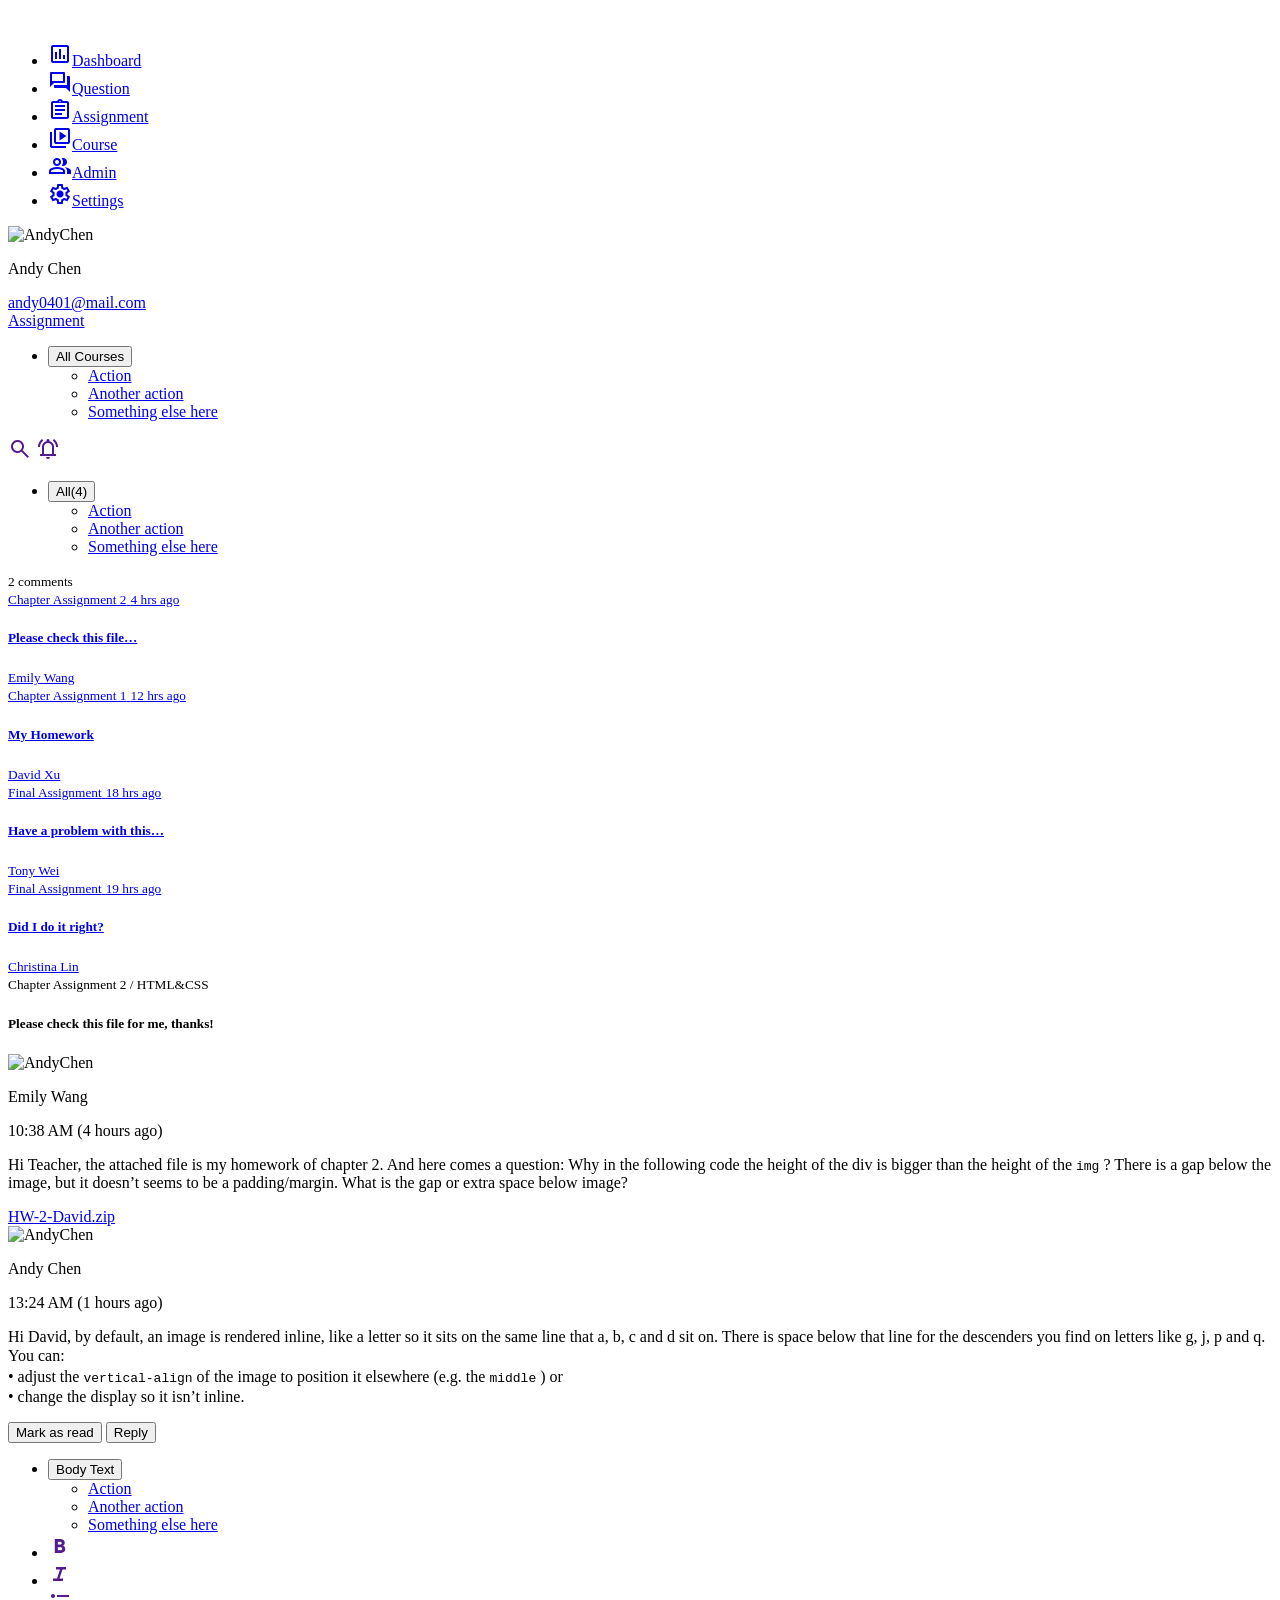
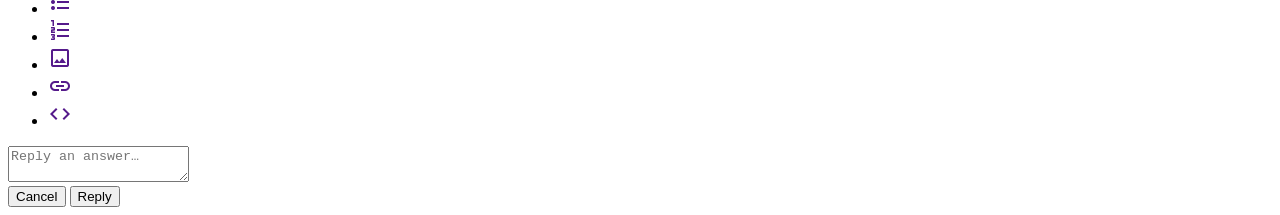
==== commit 2e0d957b: "Updates" ====
--- a/index.html
+++ b/index.html
@@ -11,15 +11,15 @@
     <link href="https://fonts.googleapis.com/css2?family=Lato:ital,wght@0,100;0,300;0,400;0,700;0,900;1,100;1,300;1,400;1,700;1,900&family=Roboto:ital,wght@0,100;0,300;0,400;0,500;0,700;0,900;1,100;1,300;1,400;1,500;1,700;1,900&display=swap" rel="stylesheet">
     <link rel="stylesheet" href="https://fonts.googleapis.com/css2?family=Material+Symbols+Outlined:opsz,wght,FILL,GRAD@20..48,100..700,0..1,-50..200" />
     <title>dashboard</title>
-    <script type="module" crossorigin src="/assets/main-fa658fdd.js"></script>
-    <link rel="stylesheet" href="/assets/main-dfa6e280.css">
+    <script type="module" crossorigin src="/2024_Week05_dashboard/assets/main-fa658fdd.js"></script>
+    <link rel="stylesheet" href="/2024_Week05_dashboard/assets/main-dfa6e280.css">
   </head>
   <body>
     <div class="d-flex align-items-start">
       <!-- 左側容器 -->
       <aside class="navbar navbar-expand-lg bg-body-tertiary vh-100 position-fixed">
     <div class="container-fluid flex-column align-items-start h-100">
-      <a class="navbar-brand px-2 mb-4" href="#"><img src="/assets/Answer logo-a11e3fef.svg" alt=""></a>
+      <a class="navbar-brand px-2 mb-4" href="#"><img src="/2024_Week05_dashboard/assets/Answer logo-a11e3fef.svg" alt=""></a>
       <!-- <button class="navbar-toggler" type="button" data-bs-toggle="collapse" data-bs-target="#navbarNav" aria-controls="navbarNav" aria-expanded="false" aria-label="Toggle navigation">
         <span class="navbar-toggler-icon"></span>
       </button> -->
@@ -62,7 +62,7 @@
       </div>
       <div class="d-flex px-2">
         <div class="flex-shrink-0">
-          <img src="/assets/Andy Chen-f14fef59.jpeg" alt="AndyChen" width="48" height="48" class="rounded-circle object-fit-cover">
+          <img src="/2024_Week05_dashboard/assets/Andy Chen-f14fef59.jpeg" alt="AndyChen" width="48" height="48" class="rounded-circle object-fit-cover">
         </div>
         <div class="flex-grow-1 ms-3">
           <p class="fw-bold">Andy Chen</p>
@@ -191,7 +191,7 @@
                   <div class="card-body">
                     <div class="d-flex px-2">
                       <div class="flex-shrink-0">
-                        <img src="/assets/emilywang-cc5a821b.jpeg" alt="AndyChen" width="48" height="48" class="rounded-circle object-fit-cover">
+                        <img src="/2024_Week05_dashboard/assets/emilywang-cc5a821b.jpeg" alt="AndyChen" width="48" height="48" class="rounded-circle object-fit-cover">
                       </div>
                       <div class="flex-grow-1 ms-3">
                         <p class="fw-bold">Emily Wang</p>
@@ -207,7 +207,7 @@
                   <div class="card-body">
                     <div class="d-flex px-2">
                       <div class="flex-shrink-0">
-                        <img src="/assets/Andy Chen-f14fef59.jpeg" alt="AndyChen" width="48" height="48" class="rounded-circle object-fit-cover">
+                        <img src="/2024_Week05_dashboard/assets/Andy Chen-f14fef59.jpeg" alt="AndyChen" width="48" height="48" class="rounded-circle object-fit-cover">
                       </div>
                       <div class="flex-grow-1 ms-3">
                         <p class="fw-bold">Andy Chen</p>
